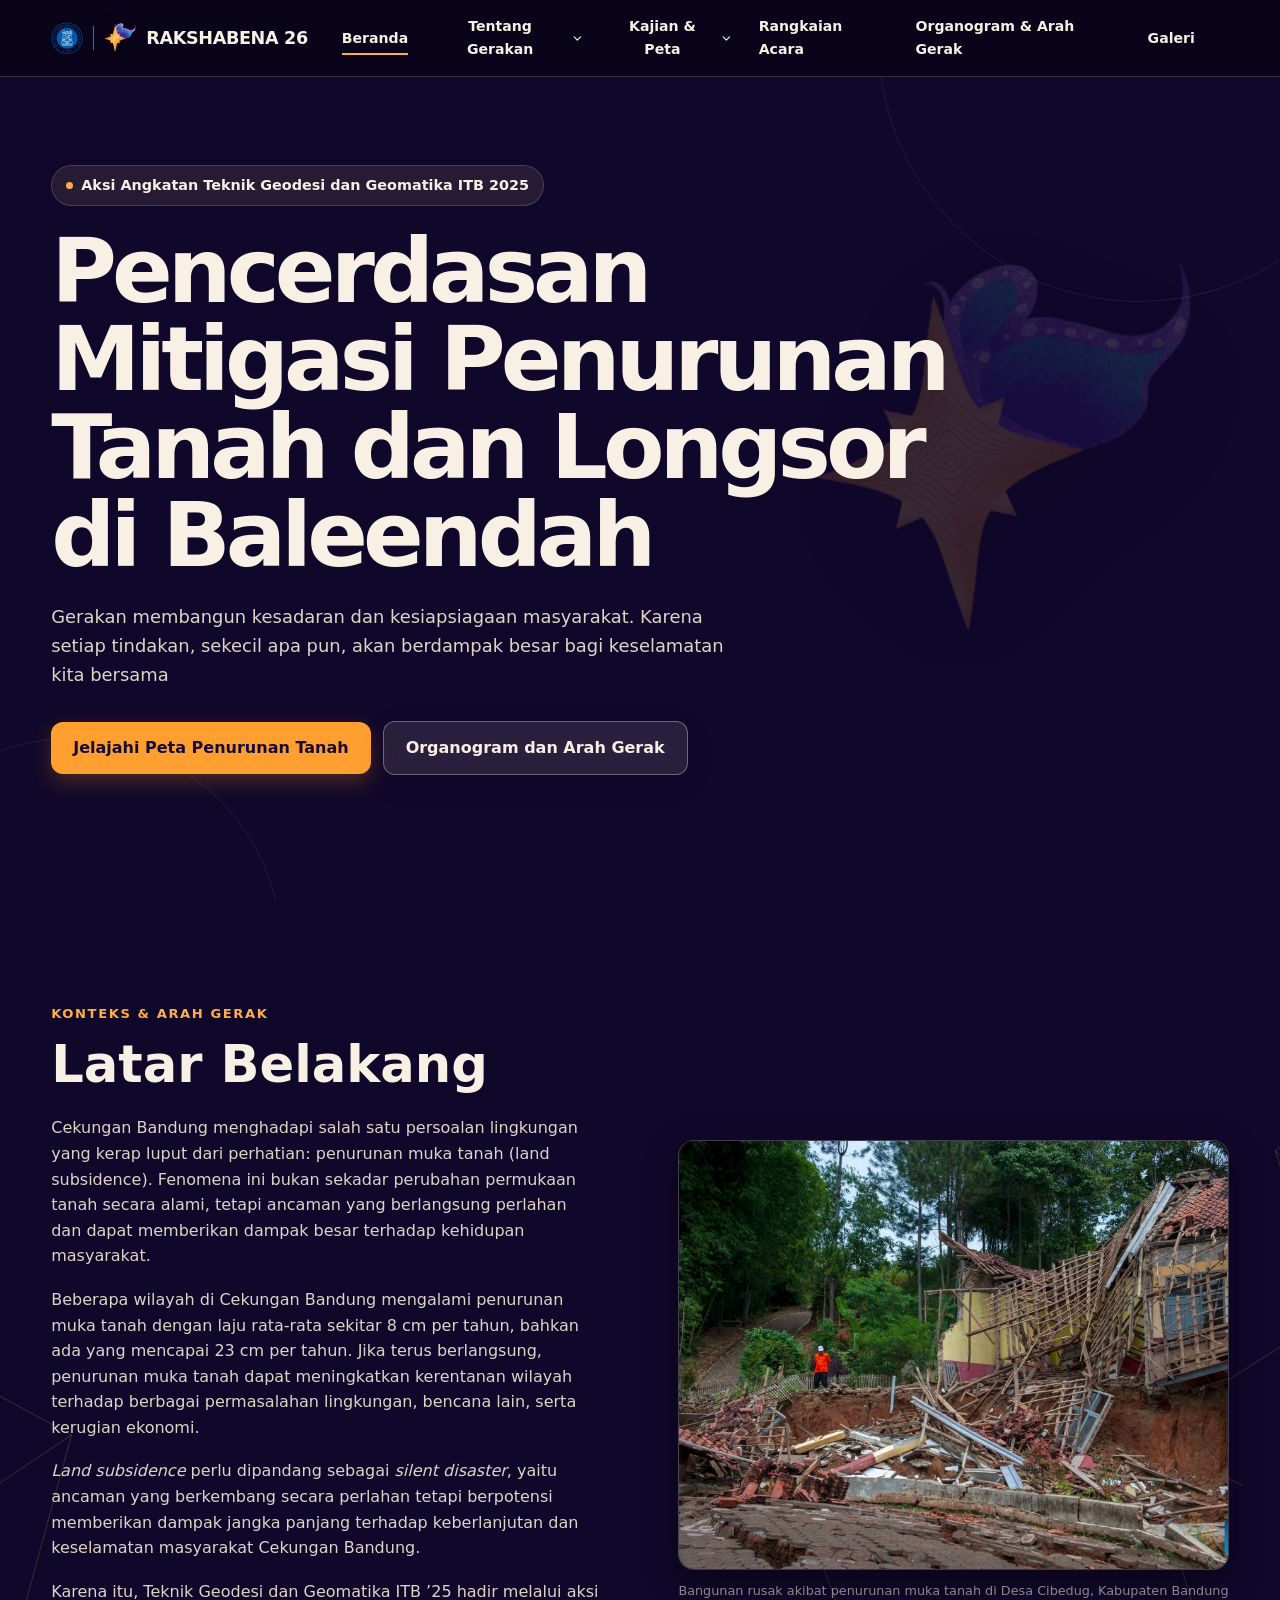
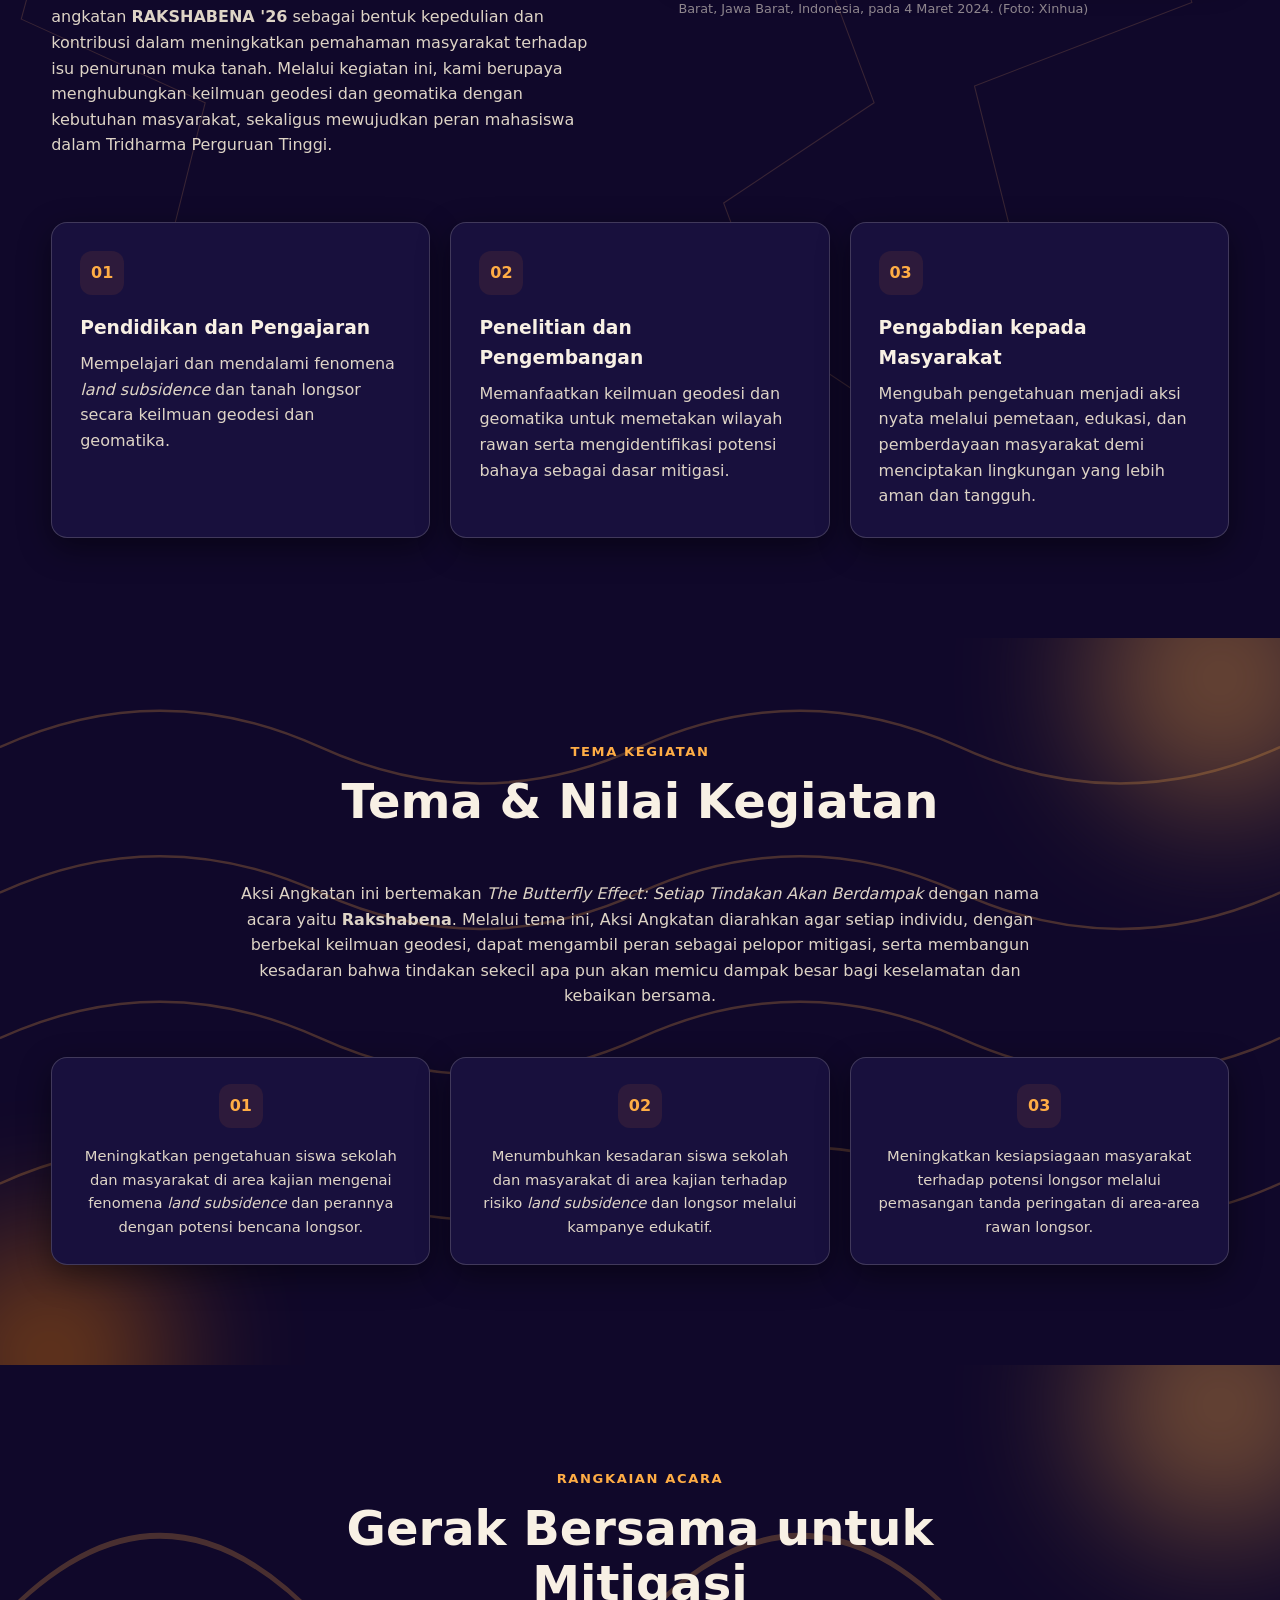
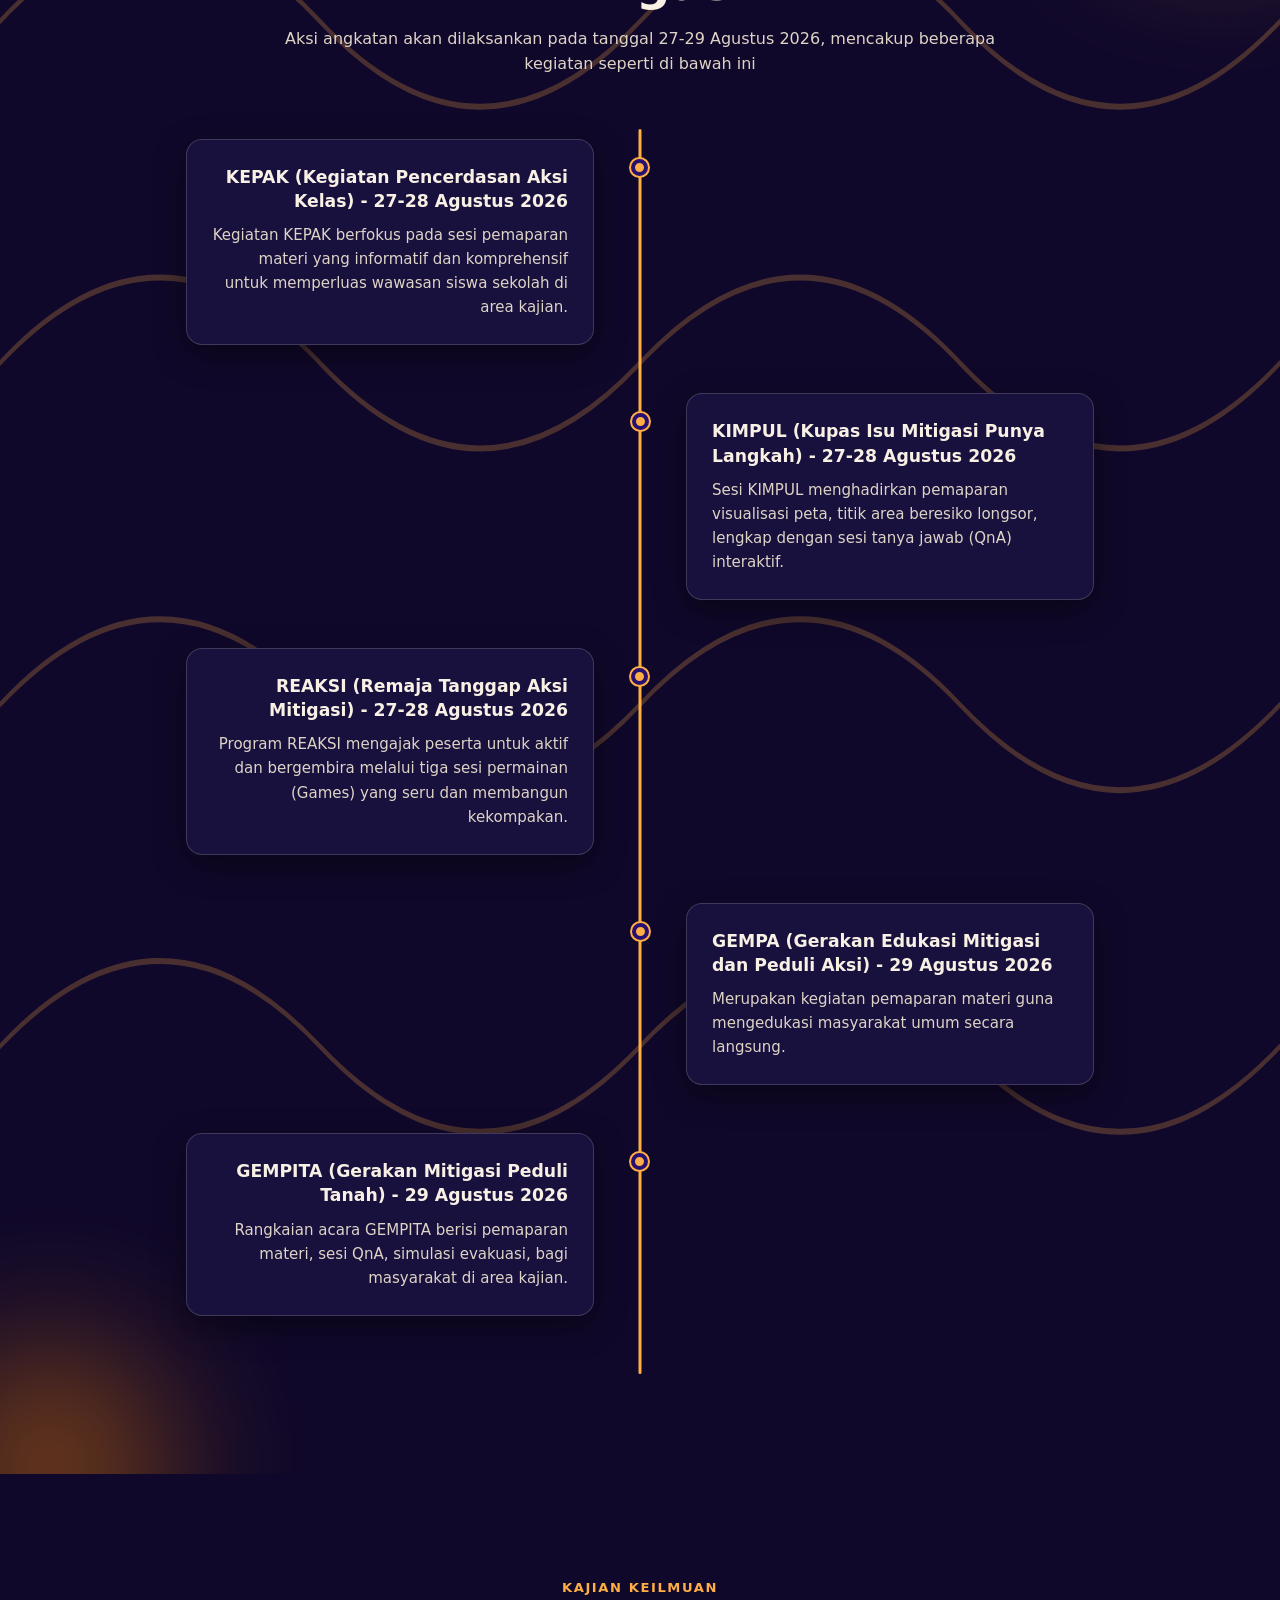
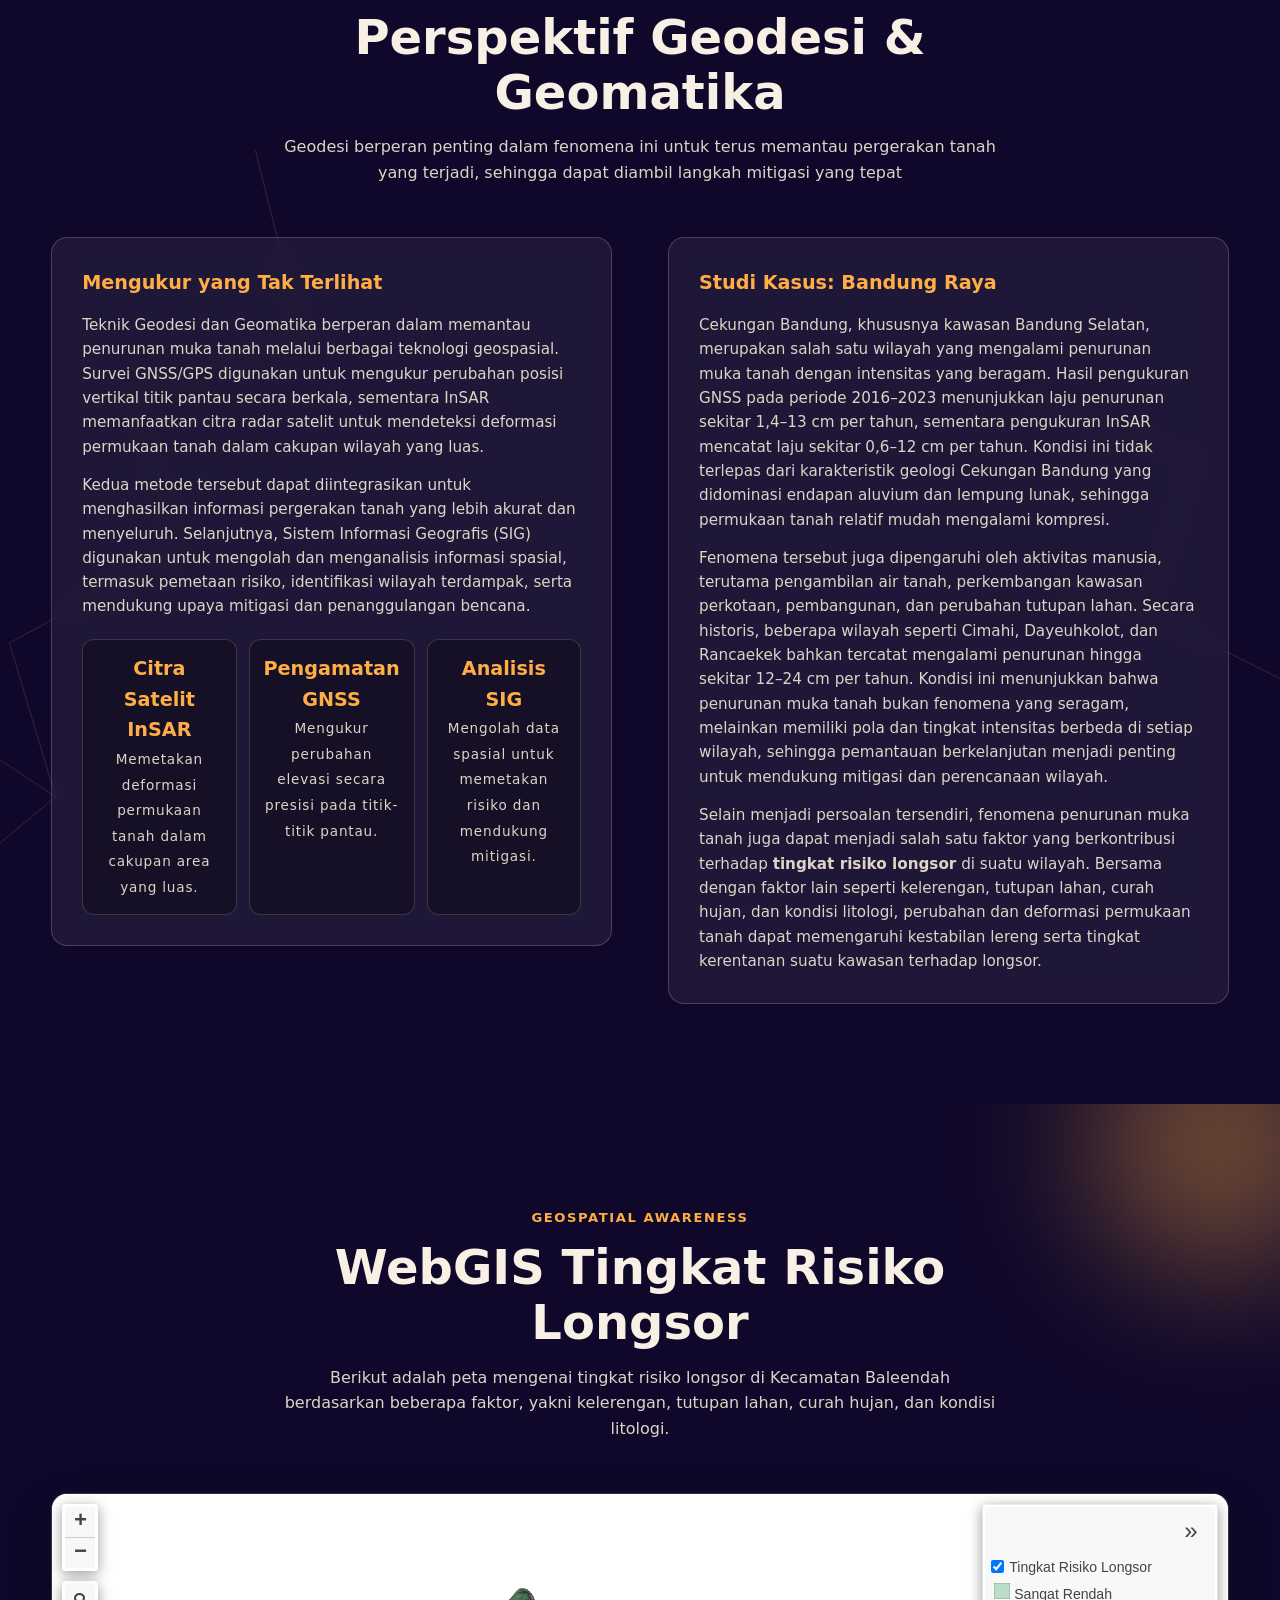
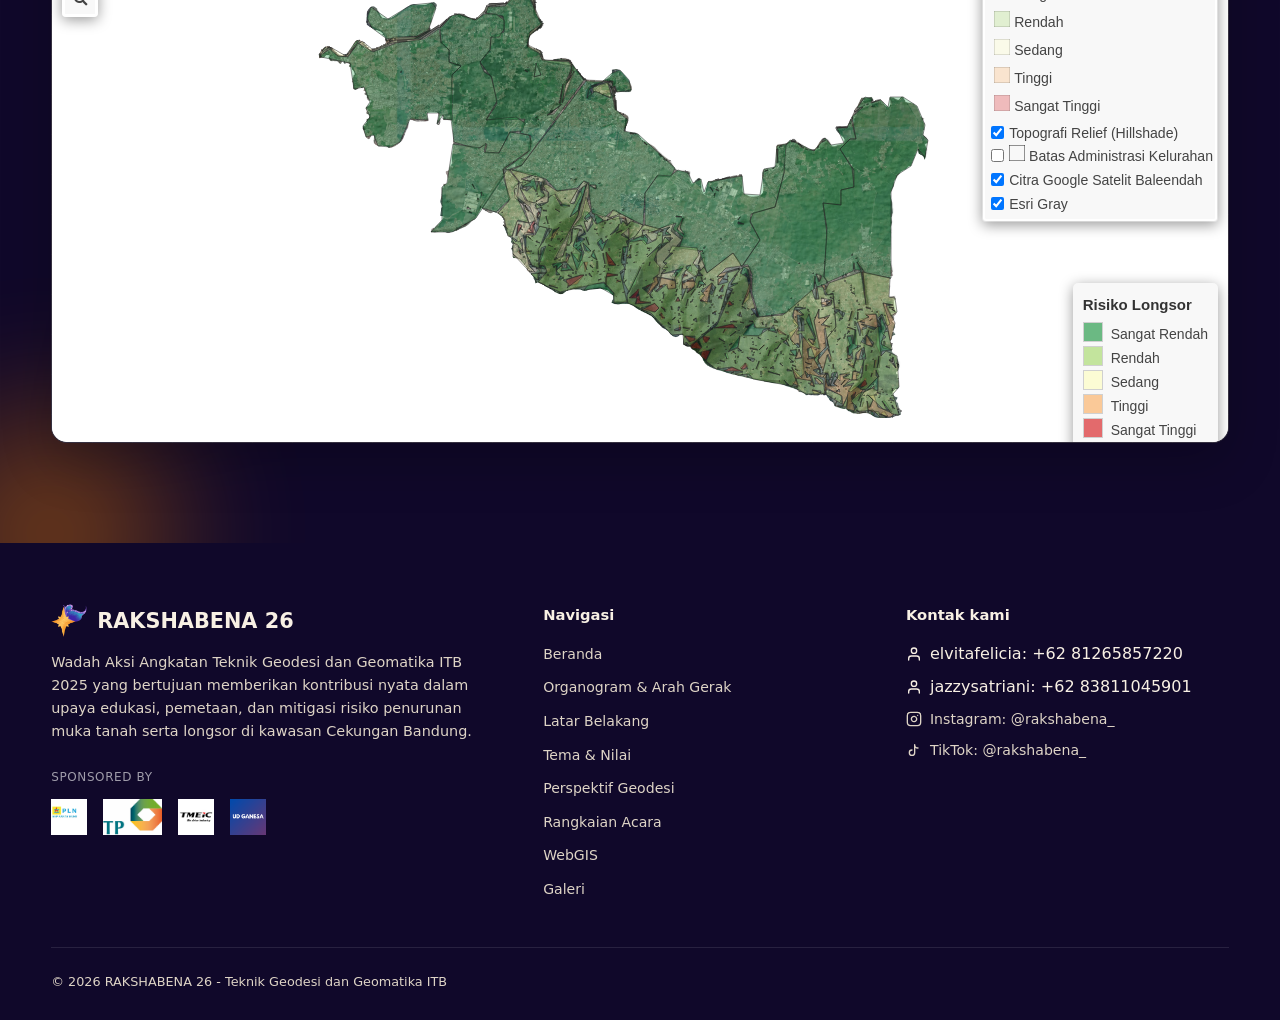
==== index.html @ 13e56f84 "Update index.html" ====
<!DOCTYPE html>
<html lang="id" data-theme="dark">

<head>
  <meta charset="UTF-8">
  <meta name="viewport" content="width=device-width, initial-scale=1.0, maximum-scale=1.0, viewport-fit=cover">
  <meta name="format-detection" content="telephone=no">
  <meta name="description"
    content="RAKSHABENA 26 — Aksi Angkatan Teknik Geodesi dan Geomatika ITB 2026. Pencerdasan mitigasi penurunan tanah di Baleendah.">
  <title>RAKSHABENA 26 | Mitigasi Penurunan Tanah Baleendah</title>

  <link rel="stylesheet" href="style.css">
</head>

<body>

  <!-- =========================
       HEADER & NAVIGATION
  ========================== -->
  <header class="site-header">
    <nav class="navbar container" aria-label="Navigasi utama">
      <a class="brand" href="#beranda" aria-label="RAKSHABENA 26 Beranda">
        <img src="logo itb.png" alt="Logo ITB" style="height: 32px; width: auto; object-fit: contain;">
        <span style="width: 1px; height: 24px; background-color: currentColor; opacity: 0.4;"></span>
        <span class="brand-logo" role="img" aria-label="Logo RAKSHABENA 26"></span>
        <span class="brand-text">RAKSHABENA 26</span>
      </a>

      <ul class="nav-menu" id="navMenu">
        <li><a class="nav-link active" href="#beranda">Beranda</a></li>

        <li class="nav-item-dropdown">
          <button class="nav-link nav-dropdown-trigger" type="button" aria-expanded="false"
            aria-controls="dropdown-gerak">
            Tentang Gerakan
            <svg class="nav-chevron" viewBox="0 0 24 24" fill="none" stroke="currentColor" stroke-width="2.2"
              stroke-linecap="round" stroke-linejoin="round" aria-hidden="true">
              <path d="m6 9 6 6 6-6" />
            </svg>
          </button>
          <div class="nav-dropdown" id="dropdown-gerak">
            <span class="nav-dropdown-eyebrow">Mengenal Gerakan</span>
            <a class="nav-dropdown-link" href="#latar-belakang">Latar Belakang</a>
            <a class="nav-dropdown-link" href="#tema-kegiatan">Tema &amp; Nilai Kegiatan</a>
          </div>
        </li>

        <li class="nav-item-dropdown">
          <button class="nav-link nav-dropdown-trigger" type="button" aria-expanded="false"
            aria-controls="dropdown-kajian">
            Kajian &amp; Peta
            <svg class="nav-chevron" viewBox="0 0 24 24" fill="none" stroke="currentColor" stroke-width="2.2"
              stroke-linecap="round" stroke-linejoin="round" aria-hidden="true">
              <path d="m6 9 6 6 6-6" />
            </svg>
          </button>
          <div class="nav-dropdown" id="dropdown-kajian">
            <span class="nav-dropdown-eyebrow">Data &amp; Riset</span>
            <a class="nav-dropdown-link" href="#geodesi">Perspektif Geodesi</a>
            <a class="nav-dropdown-link" href="#webgis">WebGIS</a>
          </div>
        </li>

        <li><a class="nav-link" href="#timeline">Rangkaian Acara</a></li>
        <li><a class="nav-link" href="#organogram-arah-gerak">Organogram &amp; Arah Gerak</a></li>
        <li><a class="nav-link" href="#galeri">Galeri</a></li>
      </ul>

      <div class="nav-right">
        <button class="menu-toggle" id="menuToggle" type="button" aria-label="Buka menu navigasi" aria-expanded="false"
          aria-controls="navMenu">
          <span class="hamburger" aria-hidden="true">
            <span></span>
            <span></span>
            <span></span>
          </span>
        </button>
      </div>
    </nav>
  </header>

  <main>
    <div class="page-view is-active" id="view-home" data-view="home" aria-hidden="false">


      <!-- =========================
         HERO
    ========================== -->
      <section class="hero" id="beranda">
        <div class="hero-logo-watermark" aria-hidden="true"></div>
        <div class="container">
          <div class="hero-content hidden">
            <div class="hero-badge">
              Aksi Angkatan Teknik Geodesi dan Geomatika ITB 2025
            </div>

            <h1>Pencerdasan Mitigasi Penurunan Tanah dan Longsor di Baleendah</h1>

            <p class="hero-description">
              Gerakan membangun kesadaran dan kesiapsiagaan masyarakat. Karena setiap tindakan, sekecil apa pun, akan
              berdampak besar bagi keselamatan kita bersama
            </p>

            <div class="hero-actions">
              <a class="btn btn-primary" href="#webgis">
                Jelajahi Peta Penurunan Tanah
              </a>
              <a class="btn btn-secondary" href="#organogram-arah-gerak">
                Organogram dan Arah Gerak
              </a>
            </div>
          </div>
        </div>
      </section>

      <!-- =========================
         LATAR BELAKANG
    ========================== -->
      <section class="section background-section" id="latar-belakang" style="position: relative; overflow: hidden;">
        <div class="crack-overlay" aria-hidden="true">
          <svg viewBox="0 0 1200 800" preserveAspectRatio="xMidYMid slice">
            <path d="M60 40 L180 160 L150 260 L260 320 L230 430 L340 480 L310 600" stroke="var(--crack)"
              stroke-width="2" />
            <path d="M180 160 L120 220 L90 300" stroke="var(--crack)" stroke-width="1.2" />
            <path d="M260 320 L200 360" stroke="var(--crack)" stroke-width="1" />
            <path d="M1100 60 L980 150 L1010 250 L900 320 L930 420 L800 470 L830 590" stroke="var(--crack)"
              stroke-width="2" />
            <path d="M980 150 L1040 210" stroke="var(--crack)" stroke-width="1" />
            <path d="M900 320 L960 350" stroke="var(--crack)" stroke-width="1" />
            <path d="M600 700 L680 620 L650 540 L740 480 L710 400" stroke="var(--crack)" stroke-width="1.5" />
            <path d="M680 620 L740 660" stroke="var(--crack)" stroke-width="1" />
          </svg>
        </div>

        <div class="container" style="position: relative; z-index: 1;">

          <div class="background-grid hidden">
            <div class="background-copy">
              <span class="eyebrow">Konteks &amp; Arah Gerak</span>

              <h2>Latar Belakang</h2>

              <p class="body-copy">
                Cekungan Bandung menghadapi salah satu persoalan lingkungan yang kerap luput dari perhatian: penurunan
                muka tanah (land subsidence). Fenomena ini bukan sekadar perubahan permukaan tanah secara alami, tetapi
                ancaman yang berlangsung perlahan dan dapat memberikan dampak besar terhadap kehidupan masyarakat.
              </p>

              <p class="body-copy">
                Beberapa wilayah di Cekungan Bandung mengalami penurunan muka tanah dengan laju rata-rata sekitar 8 cm
                per tahun, bahkan ada yang mencapai 23 cm per tahun. Jika terus berlangsung, penurunan muka tanah dapat
                meningkatkan kerentanan wilayah terhadap berbagai permasalahan lingkungan, bencana lain, serta kerugian
                ekonomi.
              </p>

              <p class="body-copy">
                <i>Land subsidence</i> perlu dipandang sebagai <i>silent disaster</i>, yaitu ancaman yang berkembang
                secara perlahan tetapi berpotensi memberikan dampak jangka panjang terhadap keberlanjutan dan
                keselamatan masyarakat Cekungan Bandung.
              </p>

              <p class="body-copy">
                Karena itu, Teknik Geodesi dan Geomatika ITB ’25 hadir melalui aksi angkatan <b>RAKSHABENA '26</b>
                sebagai bentuk
                kepedulian dan kontribusi dalam meningkatkan pemahaman masyarakat terhadap isu penurunan muka tanah.
                Melalui kegiatan ini, kami berupaya menghubungkan keilmuan geodesi dan geomatika dengan kebutuhan
                masyarakat, sekaligus mewujudkan peran mahasiswa dalam Tridharma Perguruan Tinggi.
              </p>
            </div>

            <div>
              <div class="illustration-box" aria-label="Ilustrasi Latar Belakang">
                <img src="illust_latbel.jpeg" alt="Ilustrasi Penurunan Tanah di Baleendah"
                  style="width: 100%; height: 100%; object-fit: cover; display: block;">
              </div>
              <p
                style="margin-top: 12px; font-size: 0.8rem; color: var(--text-primary); opacity: 0.55; text-align: left; line-height: 1.4;">
                Bangunan rusak akibat penurunan muka tanah di Desa Cibedug, Kabupaten Bandung Barat, Jawa Barat,
                Indonesia, pada 4 Maret 2024. (Foto: Xinhua)
              </p>
            </div>
          </div>

          <div class="vision-grid">
            <article class="glass-card hidden">
              <div class="card-icon" aria-hidden="true">01</div>
              <h3>Pendidikan dan Pengajaran</h3>
              <p class="body-copy">
                Mempelajari dan mendalami fenomena <i>land subsidence</i> dan tanah longsor secara keilmuan geodesi dan
                geomatika.
              </p>
            </article>

            <article class="glass-card hidden">
              <div class="card-icon" aria-hidden="true">02</div>
              <h3>Penelitian dan Pengembangan</h3>
              <p class="body-copy">
                Memanfaatkan keilmuan geodesi dan geomatika untuk memetakan wilayah rawan serta mengidentifikasi potensi
                bahaya sebagai dasar mitigasi.
              </p>
            </article>

            <article class="glass-card hidden">
              <div class="card-icon" aria-hidden="true">03</div>
              <h3>Pengabdian kepada Masyarakat</h3>
              <p class="body-copy">
                Mengubah pengetahuan menjadi aksi nyata melalui pemetaan, edukasi, dan pemberdayaan masyarakat demi
                menciptakan lingkungan yang lebih aman dan tangguh.
              </p>
            </article>
          </div>

        </div>
      </section>

      <!-- =========================
         TEMA & NILAI KEGIATAN
    ========================== -->
      <section class="section tema-section" id="tema-kegiatan">
        <div class="section-decor" aria-hidden="true">
          <svg viewBox="0 0 1200 400" preserveAspectRatio="none">
            <path d="M0 60 Q150 20 300 60 T600 60 T900 60 T1200 60" />
            <path d="M0 140 Q150 100 300 140 T600 140 T900 140 T1200 140" />
            <path d="M0 220 Q150 180 300 220 T600 220 T900 220 T1200 220" />
            <path d="M0 300 Q150 260 300 300 T600 300 T900 300 T1200 300" />
          </svg>
        </div>
        <div class="container">
          <div class="section-heading hidden">
            <span class="eyebrow">Tema Kegiatan</span>
            <h2>Tema &amp; Nilai Kegiatan</h2>
          </div>

          <div class="tema-intro hidden">
            <p class="body-copy">
              Aksi Angkatan ini bertemakan <i>The Butterfly Effect: Setiap Tindakan Akan Berdampak</i> dengan nama acara
              yaitu <strong>Rakshabena</strong>. Melalui tema ini, Aksi Angkatan diarahkan agar setiap individu, dengan
              berbekal keilmuan geodesi, dapat mengambil peran sebagai pelopor mitigasi, serta membangun kesadaran bahwa
              tindakan sekecil apa pun akan memicu dampak besar bagi keselamatan dan kebaikan bersama.
            </p>
          </div>

          <div class="tema-grid hidden">
            <article class="tema-card">
              <div class="card-icon" aria-hidden="true">01</div>
              <p>
                Meningkatkan pengetahuan siswa sekolah dan masyarakat di area kajian mengenai fenomena <i>land
                  subsidence</i> dan perannya dengan potensi bencana longsor.
              </p>
            </article>

            <article class="tema-card">
              <div class="card-icon" aria-hidden="true">02</div>
              <p>
                Menumbuhkan kesadaran siswa sekolah dan masyarakat di area kajian terhadap risiko <i>land subsidence</i>
                dan longsor melalui kampanye edukatif.
              </p>
            </article>

            <article class="tema-card">
              <div class="card-icon" aria-hidden="true">03</div>
              <p>
                Meningkatkan kesiapsiagaan masyarakat terhadap potensi longsor melalui pemasangan tanda peringatan di
                area-area rawan longsor.
              </p>
            </article>
          </div>
        </div>
      </section>

      <!-- =========================
         EVENT TIMELINE
    ========================== -->
      <section class="section timeline-section" id="timeline">
        <div class="section-decor" aria-hidden="true">
          <svg viewBox="0 0 1200 400" preserveAspectRatio="none">
            <path d="M0 60 Q150 20 300 60 T600 60 T900 60 T1200 60" />
            <path d="M0 140 Q150 100 300 140 T600 140 T900 140 T1200 140" />
            <path d="M0 220 Q150 180 300 220 T600 220 T900 220 T1200 220" />
            <path d="M0 300 Q150 260 300 300 T600 300 T900 300 T1200 300" />
          </svg>
        </div>
        <div class="container">
          <div class="section-heading hidden">
            <span class="eyebrow">Rangkaian Acara</span>
            <h2>Gerak Bersama untuk Mitigasi</h2>
            <p>
              Aksi angkatan akan dilaksankan pada tanggal 27-29 Agustus 2026, mencakup beberapa kegiatan seperti di
              bawah
              ini
            </p>
          </div>

          <div class="timeline">

            <article class="timeline-item hidden">
              <span class="timeline-node" aria-hidden="true"></span>
              <div class="timeline-card">
                <h3>
                  KEPAK (Kegiatan Pencerdasan Aksi Kelas) - 27-28 Agustus 2026
                </h3>
                <p>
                  Kegiatan KEPAK berfokus pada sesi pemaparan materi yang informatif dan komprehensif untuk memperluas
                  wawasan siswa sekolah di area kajian.
                </p>
              </div>
            </article>

            <article class="timeline-item hidden">
              <span class="timeline-node" aria-hidden="true"></span>
              <div class="timeline-card">
                <h3>
                  KIMPUL (Kupas Isu Mitigasi Punya Langkah) - 27-28 Agustus 2026
                </h3>
                <p>
                  Sesi KIMPUL menghadirkan pemaparan visualisasi peta, titik area beresiko longsor, lengkap dengan sesi
                  tanya jawab (QnA) interaktif.
                </p>
              </div>
            </article>

            <article class="timeline-item hidden">
              <span class="timeline-node" aria-hidden="true"></span>
              <div class="timeline-card">
                <h3>
                  REAKSI (Remaja Tanggap Aksi Mitigasi) - 27-28 Agustus 2026
                </h3>
                <p>
                  Program REAKSI mengajak peserta untuk aktif dan bergembira melalui tiga sesi permainan (Games) yang
                  seru dan membangun kekompakan.
                </p>
              </div>
            </article>

            <article class="timeline-item hidden">
              <span class="timeline-node" aria-hidden="true"></span>
              <div class="timeline-card">
                <h3>
                  GEMPA (Gerakan Edukasi Mitigasi dan Peduli Aksi) - 29 Agustus 2026
                </h3>
                <p>
                  Merupakan kegiatan pemaparan materi guna mengedukasi masyarakat umum secara langsung.
                </p>
              </div>
            </article>

            <article class="timeline-item hidden">
              <span class="timeline-node" aria-hidden="true"></span>
              <div class="timeline-card">
                <h3>
                  GEMPITA (Gerakan Mitigasi Peduli Tanah) - 29 Agustus 2026
                </h3>
                <p>
                  Rangkaian acara GEMPITA berisi pemaparan materi, sesi QnA, simulasi evakuasi, bagi masyarakat di area
                  kajian.
                </p>
              </div>
            </article>

          </div>
        </div>
      </section>

      <!-- =========================
         PERSPEKTIF GEODESI & GEOMATIKA
    ========================== -->
      <section class="section geodesi-section" id="geodesi">
        <div class="crack-overlay" aria-hidden="true">
          <svg viewBox="0 0 1200 800" preserveAspectRatio="xMidYMid slice">
            <path d="M100 700 L220 600 L190 500 L300 440 L270 340 L380 300 L350 180" stroke="var(--crack)"
              stroke-width="2" />
            <path d="M220 600 L160 560" stroke="var(--crack)" stroke-width="1" />
            <path d="M300 440 L240 470" stroke="var(--crack)" stroke-width="1" />
            <path d="M1150 720 L1020 640 L1050 540 L930 480 L960 380 L850 340" stroke="var(--crack)" stroke-width="2" />
            <path d="M1020 640 L1080 670" stroke="var(--crack)" stroke-width="1" />
            <path d="M930 480 L870 460" stroke="var(--crack)" stroke-width="1" />
          </svg>
        </div>

        <div class="container" style="position: relative; z-index: 1;">
          <div class="section-heading hidden">
            <span class="eyebrow">Kajian Keilmuan</span>
            <h2>Perspektif Geodesi &amp; Geomatika</h2>
            <p>
              Geodesi berperan penting dalam fenomena ini untuk terus memantau pergerakan tanah yang terjadi, sehingga
              dapat diambil langkah mitigasi yang tepat
            </p>
          </div>

          <div class="geodesi-content hidden">
            <div class="geodesi-panel">
              <h3>Mengukur yang Tak Terlihat</h3>
              <p>
                Teknik Geodesi dan Geomatika berperan dalam memantau penurunan muka tanah melalui berbagai teknologi
                geospasial. Survei GNSS/GPS digunakan untuk mengukur perubahan posisi vertikal titik pantau secara
                berkala, sementara InSAR memanfaatkan citra radar satelit untuk mendeteksi deformasi permukaan tanah
                dalam cakupan wilayah yang luas.
              </p>
              <p>
                Kedua metode tersebut dapat diintegrasikan untuk menghasilkan informasi pergerakan tanah yang lebih
                akurat dan menyeluruh. Selanjutnya, Sistem Informasi Geografis (SIG) digunakan untuk mengolah dan
                menganalisis informasi spasial, termasuk pemetaan risiko, identifikasi wilayah terdampak, serta
                mendukung upaya mitigasi dan penanggulangan bencana.
              </p>

              <div class="geodesi-stats">
                <div class="geodesi-stat">
                  <strong>Citra Satelit InSAR</strong>
                  <span style="font-size: 0.85rem; text-transform: none;">Memetakan deformasi permukaan tanah dalam
                    cakupan area yang luas.</span>
                </div>
                <div class="geodesi-stat">
                  <strong>Pengamatan GNSS</strong>
                  <span style="font-size: 0.85rem; text-transform: none;">Mengukur perubahan elevasi secara presisi
                    pada titik-titik pantau.</span>
                </div>
                <div class="geodesi-stat">
                  <strong>Analisis SIG</strong>
                  <span style="font-size: 0.85rem; text-transform: none;">Mengolah data spasial untuk memetakan
                    risiko dan mendukung mitigasi.</span>
                </div>
              </div>
            </div>

            <div class="geodesi-panel">
              <h3>Studi Kasus: Bandung Raya</h3>
              <p>
                Cekungan Bandung, khususnya kawasan Bandung Selatan, merupakan salah satu wilayah yang mengalami
                penurunan muka tanah dengan intensitas yang beragam. Hasil pengukuran GNSS pada periode 2016–2023
                menunjukkan laju penurunan sekitar 1,4–13 cm per tahun, sementara pengukuran InSAR mencatat laju sekitar
                0,6–12 cm per tahun. Kondisi ini tidak terlepas dari karakteristik geologi Cekungan Bandung yang
                didominasi endapan aluvium dan lempung lunak, sehingga permukaan tanah relatif mudah mengalami kompresi.
              </p>
              <p>
                Fenomena tersebut juga dipengaruhi oleh aktivitas manusia, terutama pengambilan air tanah, perkembangan
                kawasan perkotaan, pembangunan, dan perubahan tutupan lahan. Secara historis, beberapa wilayah seperti
                Cimahi, Dayeuhkolot, dan Rancaekek bahkan tercatat mengalami penurunan hingga sekitar 12–24 cm per
                tahun. Kondisi ini menunjukkan bahwa penurunan muka tanah bukan fenomena yang seragam, melainkan
                memiliki pola dan tingkat intensitas berbeda di setiap wilayah, sehingga pemantauan berkelanjutan
                menjadi penting untuk mendukung mitigasi dan perencanaan wilayah.
              </p>
              <p>
                Selain menjadi persoalan tersendiri, fenomena penurunan muka tanah juga dapat menjadi salah satu faktor
                yang berkontribusi terhadap <b>tingkat risiko longsor</b> di suatu wilayah. Bersama dengan faktor lain
                seperti kelerengan, tutupan lahan, curah hujan, dan kondisi litologi, perubahan dan deformasi permukaan
                tanah dapat memengaruhi kestabilan lereng serta tingkat kerentanan suatu kawasan terhadap longsor.
              </p>
            </div>
          </div>
        </div>
      </section>

      <!-- =========================
         WEBGIS
    ========================== -->
      <section class="section webgis-section" id="webgis">
        <div class="section-decor" aria-hidden="true">
          <!-- (Kode SVG dekorasi biarkan saja) -->
        </div>
        <div class="container">
          <div class="section-heading hidden">
            <span class="eyebrow">Geospatial Awareness</span>
            <h2>WebGIS Tingkat Risiko Longsor</h2>
            <p>
              Berikut adalah peta mengenai tingkat risiko longsor di Kecamatan Baleendah berdasarkan beberapa faktor,
              yakni kelerengan, tutupan lahan, curah hujan, dan kondisi litologi.
            </p>
          </div>
        </div>

        <div class="webgis-container hidden" id="webgis-container"
          aria-label="Interactive Map Container - WebGIS Visualizer">
          <!-- MASUKKAN IFRAME PETA DI SINI -->
          <iframe src="qgis2web_new/index.html" width="100%" height="600px"
            style="border:none; border-radius: 12px; background-color: #fff;"></iframe>
        </div>
      </section>


    </div>

    <!-- =========================
         ORGANOGRAM & ARAH GERAK
         SINGLE-FILE VIEW
    ========================== -->
    <div class="page-view" id="view-organogram-arah-gerak" data-view="organogram-arah-gerak" aria-hidden="true">
      <section class="section arah-gerak-section" id="organogram-arah-gerak">
        <div class="section-decor" aria-hidden="true">
          <svg viewBox="0 0 1200 400" preserveAspectRatio="none">
            <path d="M0 60 Q150 20 300 60 T600 60 T900 60 T1200 60" />
            <path d="M0 140 Q150 100 300 140 T600 140 T900 140 T1200 140" />
            <path d="M0 220 Q150 180 300 220 T600 220 T900 220 T1200 220" />
            <path d="M0 300 Q150 260 300 300 T600 300 T900 300 T1200 300" />
          </svg>
        </div>
        <div class="container">
          <div class="view-backbar">
            <div class="back-copy">
              <strong>RAKSHABENA 26</strong>
              <span>Organogram &amp; Arah Gerak</span>
            </div>
            <a class="btn btn-secondary" href="#beranda">Kembali ke Beranda</a>
          </div>

          <div class="section-heading">
            <span class="eyebrow">Arah Gerak</span>
            <h2>Visi &amp; Misi Aksi Angkatan</h2>
            <p>
              Sebagai panduan arah gerak RAKSHABENA 26, Visi dan Misi ini disusun agar seluruh rangkaian kegiatan yang
              dilaksanakan dapat memberikan manfaat yang nyata dan berkelanjutan bagi masyarakat.
            </p>
          </div>

          <div class="visi-misi-grid">
            <div class="visi-card">
              <span class="eyebrow">Visi</span>
              <h3>Visi Angkatan</h3>
              <p>
                Terwujudnya Teknik Geodesi dan Geomatika ITB 2025 sebagai kesatuan angkatan yang dapat memberi
                kontribusi nyata melalui wadah pengabdian masyarakat berbasis keilmuan Teknik Geodesi dan Geomatika demi
                perwujudan amanat konstitusional mahasiswa dan kesejahteraan masyarakat.
              </p>
            </div>

            <div class="misi-list">
              <div class="misi-card">
                <span class="misi-number" aria-hidden="true">01</span>
                <div>
                  <h4>Internalisasi Tanggung Jawab</h4>
                  <p>
                    Menginternalisasi Tanggung Jawab Konstitusional dan Orientasi Keilmuan untuk Keberlanjutan Bangsa.
                  </p>
                </div>
              </div>

              <div class="misi-card">
                <span class="misi-number" aria-hidden="true">02</span>
                <div>
                  <h4>Pelaksanaan Tridharma</h4>
                  <p>
                    Mewujudkan Pelaksanaan Tridharma Perguruan Tinggi secara Seimbang melalui Pengabdian Masyarakat.
                  </p>
                </div>
              </div>

              <div class="misi-card">
                <span class="misi-number" aria-hidden="true">03</span>
                <div>
                  <h4>Peran Agent of Change</h4>
                  <p>
                    Mengorganisasi Peran Agent of Change melalui Wadah Aksi Angkatan Berbasis Keilmuan.
                  </p>
                </div>
              </div>
            </div>
          </div>
        </div>
      </section>

      <section class="section organogram-section" id="organogram">
        <div class="section-decor" aria-hidden="true">
          <svg viewBox="0 0 1200 400" preserveAspectRatio="none">
            <path d="M0 60 Q150 20 300 60 T600 60 T900 60 T1200 60" />
            <path d="M0 140 Q150 100 300 140 T600 140 T900 140 T1200 140" />
            <path d="M0 220 Q150 180 300 220 T600 220 T900 220 T1200 220" />
            <path d="M0 300 Q150 260 300 300 T600 300 T900 300 T1200 300" />
          </svg>
        </div>
        <div class="container">
          <div class="section-heading">
            <span class="eyebrow">Struktur Kepanitiaan</span>
            <h2>Organogram RAKSHABENA 26</h2>
            <p>
              Struktur kepanitiaan ini dibentuk untuk memastikan seluruh elemen aksi angkatan berjalan dengan
              terkoordinasi, efisien, dan efektif dalam mencapai tujuan RAKSHABENA 26.
            </p>
          </div>

          <div class="orgchart">
            <div class="orgchart-ketua">Ketua Pelaksana</div>
            <div class="orgchart-trunk" aria-hidden="true"></div>

            <div class="orgchart-branches compact">

              <div class="org-branch">
                <button class="org-bidang-btn" type="button" aria-expanded="false" aria-controls="org-sub-sekjen">
                  <span>Sekretaris Jenderal</span>
                  <svg class="org-chevron" viewBox="0 0 24 24" fill="none" stroke="currentColor" stroke-width="2.2"
                    stroke-linecap="round" stroke-linejoin="round" aria-hidden="true">
                    <path d="m6 9 6 6 6-6" />
                  </svg>
                </button>
                <div class="org-sub-panel" id="org-sub-sekjen">
                  <div class="org-sub-connector" aria-hidden="true"></div>
                  <div class="org-sub-grid">
                    <div class="org-sub-card">
                      <span class="org-sub-role">Sekretaris Umum</span>
                    </div>
                    <div class="org-sub-card">
                      <span class="org-sub-role">Bendahara Umum</span>
                    </div>
                    <div class="org-sub-card">
                      <span class="org-sub-role">Ketua Divisi Perizinan</span>
                    </div>
                  </div>
                </div>
              </div>

              <div class="org-branch">
                <button class="org-bidang-btn" type="button" aria-expanded="false" aria-controls="org-sub-msdm">
                  <span>Kepala Bidang MSDM</span>
                  <svg class="org-chevron" viewBox="0 0 24 24" fill="none" stroke="currentColor" stroke-width="2.2"
                    stroke-linecap="round" stroke-linejoin="round" aria-hidden="true">
                    <path d="m6 9 6 6 6-6" />
                  </svg>
                </button>
                <div class="org-sub-panel" id="org-sub-msdm">
                  <div class="org-sub-connector" aria-hidden="true"></div>
                  <div class="org-sub-grid">
                    <div class="org-sub-card">
                      <span class="org-sub-role">Staff MSDM</span>
                    </div>
                  </div>
                </div>
              </div>

            </div>

            <div class="orgchart-trunk" aria-hidden="true"></div>

            <div class="orgchart-branches">

              <div class="org-branch">
                <button class="org-bidang-btn" type="button" aria-expanded="false" aria-controls="org-sub-acara">
                  <span>Bidang Acara</span>
                  <svg class="org-chevron" viewBox="0 0 24 24" fill="none" stroke="currentColor" stroke-width="2.2"
                    stroke-linecap="round" stroke-linejoin="round" aria-hidden="true">
                    <path d="m6 9 6 6 6-6" />
                  </svg>
                </button>
                <div class="org-sub-panel" id="org-sub-acara">
                  <div class="org-sub-connector" aria-hidden="true"></div>
                  <div class="org-sub-grid">
                    <div class="org-sub-card">
                      <span class="org-sub-role">Divisi Riset & Kajian</span>
                    </div>
                    <div class="org-sub-card">
                      <span class="org-sub-role">Divisi Manajemen Acara</span>
                    </div>
                  </div>
                </div>
              </div>

              <div class="org-branch">
                <button class="org-bidang-btn" type="button" aria-expanded="false" aria-controls="org-sub-fundhum">
                  <span>Bidang Fundraising</span>
                  <svg class="org-chevron" viewBox="0 0 24 24" fill="none" stroke="currentColor" stroke-width="2.2"
                    stroke-linecap="round" stroke-linejoin="round" aria-hidden="true">
                    <path d="m6 9 6 6 6-6" />
                  </svg>
                </button>
                <div class="org-sub-panel" id="org-sub-fundhum">
                  <div class="org-sub-connector" aria-hidden="true"></div>
                  <div class="org-sub-grid">
                    <div class="org-sub-card">
                      <span class="org-sub-role">Divisi Sponsorship</span>
                    </div>
                    <div class="org-sub-card">
                      <span class="org-sub-role">Divisi Entrepreneurship</span>
                    </div>
                  </div>
                </div>
              </div>

              <div class="org-branch">
                <button class="org-bidang-btn" type="button" aria-expanded="false" aria-controls="org-sub-operasional">
                  <span>Bidang Operasional</span>
                  <svg class="org-chevron" viewBox="0 0 24 24" fill="none" stroke="currentColor" stroke-width="2.2"
                    stroke-linecap="round" stroke-linejoin="round" aria-hidden="true">
                    <path d="m6 9 6 6 6-6" />
                  </svg>
                </button>
                <div class="org-sub-panel" id="org-sub-operasional">
                  <div class="org-sub-connector" aria-hidden="true"></div>
                  <div class="org-sub-grid">
                    <div class="org-sub-card">
                      <span class="org-sub-role">Divisi Logistik</span>
                    </div>
                    <div class="org-sub-card">
                      <span class="org-sub-role">Divisi Akomodasi</span>
                    </div>
                    <div class="org-sub-card">
                      <span class="org-sub-role">Divisi Konsumsi</span>
                    </div>
                  </div>
                </div>
              </div>

              <div class="org-branch">
                <button class="org-bidang-btn" type="button" aria-expanded="false" aria-controls="org-sub-teknis">
                  <span>Bidang Humas</span>
                  <svg class="org-chevron" viewBox="0 0 24 24" fill="none" stroke="currentColor" stroke-width="2.2"
                    stroke-linecap="round" stroke-linejoin="round" aria-hidden="true">
                    <path d="m6 9 6 6 6-6" />
                  </svg>
                </button>
                <div class="org-sub-panel" id="org-sub-teknis">
                  <div class="org-sub-connector" aria-hidden="true"></div>
                  <div class="org-sub-grid">
                    <div class="org-sub-card">
                      <span class="org-sub-role">Divisi Humas Internal</span>
                    </div>
                    <div class="org-sub-card">
                      <span class="org-sub-role">Divisi Humas Eksternal</span>
                    </div>
                  </div>
                </div>
              </div>

              <div class="org-branch">
                <button class="org-bidang-btn" type="button" aria-expanded="false" aria-controls="org-sub-publikasi">
                  <span>Bidang Kreatif</span>
                  <svg class="org-chevron" viewBox="0 0 24 24" fill="none" stroke="currentColor" stroke-width="2.2"
                    stroke-linecap="round" stroke-linejoin="round" aria-hidden="true">
                    <path d="m6 9 6 6 6-6" />
                  </svg>
                </button>
                <div class="org-sub-panel" id="org-sub-publikasi">
                  <div class="org-sub-connector" aria-hidden="true"></div>
                  <div class="org-sub-grid">
                    <div class="org-sub-card">
                      <span class="org-sub-role">Divisi Grafis</span>
                    </div>
                    <div class="org-sub-card">
                      <span class="org-sub-role">Divisi Publikasi & Dokumentasi</span>
                    </div>
                  </div>
                </div>
              </div>

              <div class="org-branch">
                <button class="org-bidang-btn" type="button" aria-expanded="false" aria-controls="org-sub-dokumentasi">
                  <span>Koordinator Lapangan</span>
                  <svg class="org-chevron" viewBox="0 0 24 24" fill="none" stroke="currentColor" stroke-width="2.2"
                    stroke-linecap="round" stroke-linejoin="round" aria-hidden="true">
                    <path d="m6 9 6 6 6-6" />
                  </svg>
                </button>
                <div class="org-sub-panel" id="org-sub-dokumentasi">
                  <div class="org-sub-connector" aria-hidden="true"></div>
                  <div class="org-sub-grid">
                    <div class="org-sub-card">
                      <span class="org-sub-role">Divisi Keamanan</span>
                    </div>
                    <div class="org-sub-card">
                      <span class="org-sub-role">Divisi Medik</span>
                    </div>
                  </div>
                </div>
              </div>

              <div class="org-branch">
                <button class="org-bidang-btn" type="button" aria-expanded="false" aria-controls="org-sub-it">
                  <span>Bidang IT</span>
                </button>
              </div>

            </div>
          </div>
        </div>
      </section>
    </div>


    <!-- =========================
         GALERI
         SINGLE-FILE VIEW
    ========================== -->
    <div class="page-view" id="view-galeri" data-view="galeri" aria-hidden="true">
      <section class="section organogram-section" id="galeri">
        <div class="section-decor" aria-hidden="true">
          <svg viewBox="0 0 1200 400" preserveAspectRatio="none">
            <path d="M0 60 Q150 20 300 60 T600 60 T900 60 T1200 60" />
            <path d="M0 140 Q150 100 300 140 T600 140 T900 140 T1200 140" />
            <path d="M0 220 Q150 180 300 220 T600 220 T900 220 T1200 220" />
            <path d="M0 300 Q150 260 300 300 T600 300 T900 300 T1200 300" />
          </svg>
        </div>
        <div class="container">
          <div class="view-backbar">
            <div class="back-copy">
              <strong>RAKSHABENA 26</strong>
              <span>Galeri &amp; Dokumentasi Kegiatan</span>
            </div>
            <a class="btn btn-secondary" href="#beranda">Kembali ke Beranda</a>
          </div>

          <div class="section-heading">
            <span class="eyebrow">Dokumentasi</span>
            <h2>Galeri Kegiatan</h2>
          </div>

          <div class="gallery-intro">
            <p>
              Dokumentasi dan rekap rangkaian kegiatan aksi angkatan yang dilaksanakan pada tanggal 27-29 Agustus 2026
            </p>
          </div>

          <div class="stats-grid">
            <article class="stat-card">
              <span class="stat-number">853+</span>
              <span class="stat-label">Peserta terlibat</span>
            </article>
            <article class="stat-card">
              <span class="stat-number">4</span>
              <span class="stat-label">Lokasi Kegiatan</span>
            </article>
            <article class="stat-card">
              <span class="stat-number">124</span>
              <span class="stat-label">Massa TGG 25 Terlibat</span>
            </article>
            <article class="stat-card">
              <span class="stat-number">5</span>
              <span class="stat-label">Jenis Kegiatan</span>
            </article>
          </div>

          <h3 class="gallery-heading">Dokumentasi Kegiatan</h3>

          <div class="gallery-grid">
            <article class="gallery-card">
              <img src="qgis2web_new/dokum_aksang/IMG_0004.jpg" alt="Dokumentasi" style="position: absolute; inset: 0; width: 100%; height: 100%; object-fit: cover; border-radius: inherit; z-index: 0;">
            </article>

            <article class="gallery-card">
              <img src="qgis2web_new/dokum_aksang/IMG_0392.jpg" alt="Dokumentasi" style="position: absolute; inset: 0; width: 100%; height: 100%; object-fit: cover; border-radius: inherit; z-index: 0;">
            </article>

            <article class="gallery-card">
              <img src="qgis2web_new/dokum_aksang/IMG_0776.jpg" alt="Dokumentasi" style="position: absolute; inset: 0; width: 100%; height: 100%; object-fit: cover; border-radius: inherit; z-index: 0;">
            </article>

            <article class="gallery-card">
              <img src="qgis2web_new/dokum_aksang/IMG_1000.jpg" alt="Dokumentasi" style="position: absolute; inset: 0; width: 100%; height: 100%; object-fit: cover; border-radius: inherit; z-index: 0;">
            </article>

            <article class="gallery-card">
              <img src="qgis2web_new/dokum_aksang/IMG_1002.jpg" alt="Dokumentasi" style="position: absolute; inset: 0; width: 100%; height: 100%; object-fit: cover; border-radius: inherit; z-index: 0;">
            </article>

            <article class="gallery-card">
              <img src="qgis2web_new/dokum_aksang/IMG_1055.jpg" alt="Dokumentasi" style="position: absolute; inset: 0; width: 100%; height: 100%; object-fit: cover; border-radius: inherit; z-index: 0;">
            </article>

            <article class="gallery-card">
              <img src="qgis2web_new/dokum_aksang/IMG_1062.jpg" alt="Dokumentasi" style="position: absolute; inset: 0; width: 100%; height: 100%; object-fit: cover; border-radius: inherit; z-index: 0;">
            </article>

            <article class="gallery-card">
              <img src="qgis2web_new/dokum_aksang/IMG_1184.jpg" alt="Dokumentasi" style="position: absolute; inset: 0; width: 100%; height: 100%; object-fit: cover; border-radius: inherit; z-index: 0;">
            </article>

            <article class="gallery-card">
              <img src="qgis2web_new/dokum_aksang/IMG_1221.jpg" alt="Dokumentasi" style="position: absolute; inset: 0; width: 100%; height: 100%; object-fit: cover; border-radius: inherit; z-index: 0;">
            </article>

            <article class="gallery-card">
              <img src="qgis2web_new/dokum_aksang/IMG_1275.jpg" alt="Dokumentasi" style="position: absolute; inset: 0; width: 100%; height: 100%; object-fit: cover; border-radius: inherit; z-index: 0;">
            </article>

            <article class="gallery-card">
              <img src="qgis2web_new/dokum_aksang/IMG_1391.jpg" alt="Dokumentasi" style="position: absolute; inset: 0; width: 100%; height: 100%; object-fit: cover; border-radius: inherit; z-index: 0;">
            </article>

            <article class="gallery-card">
              <img src="qgis2web_new/dokum_aksang/IMG_1465.jpg" alt="Dokumentasi" style="position: absolute; inset: 0; width: 100%; height: 100%; object-fit: cover; border-radius: inherit; z-index: 0;">
            </article>

            <article class="gallery-card">
              <img src="qgis2web_new/dokum_aksang/IMG_1496.jpg" alt="Dokumentasi" style="position: absolute; inset: 0; width: 100%; height: 100%; object-fit: cover; border-radius: inherit; z-index: 0;">
            </article>

            <article class="gallery-card">
              <img src="qgis2web_new/dokum_aksang/IMG_1515.jpg" alt="Dokumentasi" style="position: absolute; inset: 0; width: 100%; height: 100%; object-fit: cover; border-radius: inherit; z-index: 0;">
            </article>

            <article class="gallery-card">
              <img src="qgis2web_new/dokum_aksang/IMG_1563.jpg" alt="Dokumentasi" style="position: absolute; inset: 0; width: 100%; height: 100%; object-fit: cover; border-radius: inherit; z-index: 0;">
            </article>
          </div>
        </div>
      </section>
    </div>

  </main>

  <!-- =========================
       FOOTER
  ========================== -->
  <footer class="site-footer">
    <div class="container">

      <div class="footer-grid">

        <div>
          <div class="footer-brand">
            <span class="footer-logo" role="img" aria-label="Logo RAKSHABENA 26"></span>
            <span>RAKSHABENA 26</span>
          </div>
          <p class="footer-copy">
            Wadah Aksi Angkatan Teknik Geodesi dan Geomatika ITB 2025 yang bertujuan memberikan kontribusi nyata dalam
            upaya edukasi, pemetaan, dan mitigasi risiko penurunan muka tanah serta longsor di kawasan Cekungan Bandung.
          </p>
          <div class="footer-sponsors" style="margin-top: 24px;">
            <span
              style="display: block; font-size: 0.75rem; text-transform: uppercase; letter-spacing: 0.05em; color: rgba(255, 255, 255, 0.6); margin-bottom: 12px;">Sponsored
              by</span>
            <div style="display: flex; gap: 16px; align-items: center; flex-wrap: wrap;">
              <img src="sponsor1.png" alt="Sponsor 1" style="height: 36px; width: auto; object-fit: contain;">
              <img src="sponsor2.png" alt="Sponsor 2" style="height: 36px; width: auto; object-fit: contain;">
              <img src="sponsor3.png" alt="Sponsor 3" style="height: 36px; width: auto; object-fit: contain;">
              <img src="sponsor4.png" alt="Sponsor 3" style="height: 36px; width: auto; object-fit: contain;">
            </div>
          </div>
        </div>

        <div>
          <h3 class="footer-title">Navigasi</h3>
          <ul class="footer-links">
            <li><a href="#beranda">Beranda</a></li>
            <li><a href="#organogram-arah-gerak">Organogram &amp; Arah Gerak</a></li>
            <li><a href="#latar-belakang">Latar Belakang</a></li>
            <li><a href="#tema-kegiatan">Tema &amp; Nilai</a></li>
            <li><a href="#geodesi">Perspektif Geodesi</a></li>
            <li><a href="#timeline">Rangkaian Acara</a></li>
            <li><a href="#webgis">WebGIS</a></li>
            <li><a href="#galeri">Galeri</a></li>
          </ul>
        </div>

        <div>
          <h3 class="footer-title">Kontak kami</h3>
          <ul class="footer-links">
            <li style="display: flex; align-items: center; gap: 8px;">
              <svg viewBox="0 0 24 24" fill="none" stroke="currentColor" stroke-width="2" stroke-linecap="round"
                stroke-linejoin="round" width="16" height="16">
                <path d="M20 21v-2a4 4 0 0 0-4-4H8a4 4 0 0 0-4 4v2"></path>
                <circle cx="12" cy="7" r="4"></circle>
              </svg>
              <span>elvitafelicia: +62 81265857220</span>
            </li>
            <li style="display: flex; align-items: center; gap: 8px;">
              <svg viewBox="0 0 24 24" fill="none" stroke="currentColor" stroke-width="2" stroke-linecap="round"
                stroke-linejoin="round" width="16" height="16">
                <path d="M20 21v-2a4 4 0 0 0-4-4H8a4 4 0 0 0-4 4v2"></path>
                <circle cx="12" cy="7" r="4"></circle>
              </svg>
              <span>jazzysatriani: +62 83811045901</span>
            </li>
            <li>
              <a href="https://www.instagram.com/rakshabena_?igsi=dDB2eWpvN2RwYmN4" target="_blank"
                rel="noopener noreferrer" style="display: flex; align-items: center; gap: 8px;">
                <svg viewBox="0 0 24 24" fill="none" stroke="currentColor" stroke-width="2" stroke-linecap="round"
                  stroke-linejoin="round" width="16" height="16">
                  <rect x="2" y="2" width="20" height="20" rx="5" ry="5"></rect>
                  <path d="M16 11.37A4 4 0 1 1 12.63 8 4 4 0 0 1 16 11.37z"></path>
                  <line x1="17.5" y1="6.5" x2="17.51" y2="6.5"></line>
                </svg>
                <span>Instagram: @rakshabena_</span>
              </a>
            </li>
            <li>
              <a href="https://www.tiktok.com/@rakshabena?_r=1&_t=ZS-99AL0FwO5xq" target="_blank"
                rel="noopener noreferrer" style="display: flex; align-items: center; gap: 8px;">
                <svg viewBox="0 0 24 24" fill="none" stroke="currentColor" stroke-width="2" stroke-linecap="round"
                  stroke-linejoin="round" width="16" height="16">
                  <path d="M9 12a4 4 0 1 0 4 4V4a5 5 0 0 0 5 5"></path>
                </svg>
                <span>TikTok: @rakshabena_</span>
              </a>
            </li>
          </ul>
        </div>

      </div>

      <div class="footer-bottom">
        © 2026 RAKSHABENA 26 - Teknik Geodesi dan Geomatika ITB
      </div>

    </div>
  </footer>

  <script src="script.js"></script>
</body>

</html>
---- style.css ----
:root {
  --primary: #261172;
  --primary-dark: #1a0b4d;
  --earth: #ff8800;
  --earth-hover: #e87500;
  --botanical: #ff8800;
  --crack: #261172;
  --background: #fff5e2;
  --surface-glass: rgba(255, 245, 226, 0.78);
  --surface-glass-dark: rgba(38, 17, 114, 0.90);
  --text-primary: #261172;
  --text-muted: #5f547a;
  --white: #fff5e2;
  --border: rgba(38, 17, 114, 0.16);
  --shadow: 0 8px 30px rgba(38, 17, 114, 0.14);
  --radius-md: 12px;
  --radius-lg: 16px;
  --header-height: 76px;
  --content-width: 1200px;
  --transition: 0.3s ease;
  --logo-img: url("logo.png");
}

/* =========================
       DARK THEME
    ========================== */

[data-theme="dark"] {
  --primary: #261172;
  --primary-dark: #14082f;
  --earth: #ff8800;
  --earth-hover: #ff9d33;
  --botanical: #ff8800;
  --crack: #ff8800;
  --background: #1b0c45;
  --surface-glass: rgba(38, 17, 114, 0.72);
  --surface-glass-dark: rgba(20, 8, 47, 0.90);
  --text-primary: #fff5e2;
  --text-muted: #eadfcf;
  --white: #fff5e2;
  --border: rgba(255, 245, 226, 0.16);
  --shadow: 0 8px 30px rgba(0, 0, 0, 0.45);
}

body,
.site-header,
.glass-card,
.timeline-card,
.org-card,
.gallery-item,
.illustration-box,
.webgis-container,
.background-section,
.timeline-section,
.organogram-section,
.site-footer,
.theme-toggle,
.misi-card,
.tema-card,
.geodesi-panel {
  transition: background-color 0.3s ease, color 0.3s ease,
    border-color 0.3s ease, box-shadow 0.3s ease;
}

* {
  box-sizing: border-box;
  margin: 0;
  padding: 0;
}

html {
  scroll-behavior: smooth;
  scroll-padding-top: var(--header-height);
}

body {
  min-width: 320px;
  background: var(--background);
  color: var(--text-primary);
  font-family: system-ui, -apple-system, BlinkMacSystemFont, "Segoe UI",
    Roboto, sans-serif;
  line-height: 1.6;
  overflow-x: hidden;
}

img,
svg {
  display: block;
  max-width: 100%;
}

a {
  color: inherit;
  text-decoration: none;
}

button {
  font: inherit;
}

.container {
  width: min(92%, var(--content-width));
  margin-inline: auto;
}

.section {
  padding: 100px 0;
}

.section-heading {
  max-width: 720px;
  margin: 0 auto 52px;
  text-align: center;
}

.eyebrow {
  display: inline-flex;
  align-items: center;
  gap: 8px;
  margin-bottom: 12px;
  color: var(--earth);
  font-size: 0.82rem;
  font-weight: 800;
  letter-spacing: 0.12em;
  text-transform: uppercase;
}

.section-heading h2 {
  margin-bottom: 14px;
  color: var(--primary);
  font-size: clamp(2rem, 4vw, 3rem);
  line-height: 1.15;
}

.section-heading p,
.body-copy {
  color: var(--text-muted);
}

/* =========================
       HEADER
    ========================== */

.site-header {
  position: fixed;
  inset: 0 0 auto;
  z-index: 1000;
  border-bottom: 1px solid rgba(255, 255, 255, 0.18);
  background: var(--surface-glass-dark);
  backdrop-filter: blur(12px);
  -webkit-backdrop-filter: blur(12px);
}

.navbar {
  min-height: var(--header-height);
  display: flex;
  align-items: center;
  justify-content: space-between;
  gap: 24px;
}

.brand {
  display: flex;
  flex-shrink: 0;
  align-items: center;
  gap: 10px;
  color: var(--white);
  font-size: 1.1rem;
  font-weight: 900;
  letter-spacing: -0.02em;
}

.brand-logo {
  flex-shrink: 0;
  width: 32px;
  height: 32px;
  background-image: var(--logo-img);
  background-repeat: no-repeat;
  background-position: center;
  background-size: contain;
  filter: drop-shadow(0 3px 8px rgba(0, 0, 0, 0.4));
}

.brand-text {
  white-space: nowrap;
}

.brand-accent {
  color: var(--earth);
}

.nav-menu {
  display: flex;
  align-items: center;
  gap: 6px;
  list-style: none;
}

.nav-item-dropdown {
  position: relative;
}

.nav-link {
  position: relative;
  display: inline-flex;
  align-items: center;
  gap: 5px;
  padding: 8px 10px;
  border: 0;
  background: none;
  color: rgba(255, 255, 255, 0.88);
  font: inherit;
  font-size: 0.88rem;
  font-weight: 650;
  cursor: pointer;
  transition: color var(--transition);
}

.nav-link::after {
  position: absolute;
  right: 10px;
  bottom: 2px;
  left: 10px;
  height: 2px;
  content: "";
  background: var(--earth);
  transform: scaleX(0);
  transform-origin: right;
  transition: transform var(--transition);
}

.nav-link:hover,
.nav-link:focus-visible,
.nav-link.active {
  color: var(--white);
}

.nav-link.active {
  color: var(--earth);
}

.nav-link:hover::after,
.nav-link:focus-visible::after,
.nav-link.active::after {
  transform: scaleX(1);
  transform-origin: left;
}

.nav-chevron {
  width: 13px;
  height: 13px;
  transition: transform var(--transition);
}

.nav-item-dropdown.open .nav-chevron {
  transform: rotate(180deg);
}

.nav-dropdown {
  position: absolute;
  top: calc(100% + 14px);
  left: 50%;
  z-index: 1100;
  min-width: 232px;
  padding: 18px;
  border: 1px solid rgba(255, 255, 255, 0.12);
  border-radius: var(--radius-lg);
  background: var(--surface-glass-dark);
  backdrop-filter: blur(16px);
  -webkit-backdrop-filter: blur(16px);
  box-shadow: 0 24px 48px rgba(0, 0, 0, 0.35);
  opacity: 0;
  transform: translateX(-50%) translateY(-8px);
  pointer-events: none;
  transition: opacity var(--transition), transform var(--transition);
}

.nav-item-dropdown.open .nav-dropdown {
  opacity: 1;
  transform: translateX(-50%) translateY(0);
  pointer-events: auto;
}

.nav-dropdown-eyebrow {
  display: block;
  margin-bottom: 12px;
  color: rgba(255, 255, 255, 0.45);
  font-size: 0.68rem;
  font-weight: 800;
  letter-spacing: 0.1em;
  text-transform: uppercase;
}

.nav-dropdown-link {
  display: block;
  padding: 10px 10px;
  border-radius: 8px;
  color: rgba(255, 255, 255, 0.85);
  font-size: 0.9rem;
  font-weight: 700;
  transition: background var(--transition), color var(--transition);
}

.nav-dropdown-link:hover,
.nav-dropdown-link:focus-visible {
  background: rgba(255, 255, 255, 0.08);
  color: var(--white);
}

.nav-right {
  display: flex;
  align-items: center;
  gap: 14px;
}

.theme-toggle {
  position: relative;
  flex-shrink: 0;
  width: 42px;
  height: 42px;
  display: flex;
  align-items: center;
  justify-content: center;
  border: 1px solid rgba(255, 255, 255, 0.2);
  border-radius: 999px;
  background: rgba(255, 255, 255, 0.06);
  color: var(--white);
  cursor: pointer;
}

.theme-toggle:hover,
.theme-toggle:focus-visible {
  background: rgba(255, 255, 255, 0.14);
}

.theme-toggle svg {
  width: 20px;
  height: 20px;
}

.theme-toggle .icon-sun {
  display: none;
}

[data-theme="dark"] .theme-toggle .icon-sun {
  display: block;
}

[data-theme="dark"] .theme-toggle .icon-moon {
  display: none;
}

.menu-toggle {
  display: none;
  width: 44px;
  height: 44px;
  align-items: center;
  justify-content: center;
  border: 1px solid rgba(255, 255, 255, 0.2);
  border-radius: 10px;
  background: transparent;
  color: var(--white);
  cursor: pointer;
}

.hamburger {
  position: relative;
  width: 22px;
  height: 16px;
}

.hamburger span {
  position: absolute;
  left: 0;
  width: 100%;
  height: 2px;
  border-radius: 2px;
  background: currentColor;
  transition: transform var(--transition), opacity var(--transition);
}

.hamburger span:nth-child(1) {
  top: 0;
}

.hamburger span:nth-child(2) {
  top: 7px;
}

.hamburger span:nth-child(3) {
  top: 14px;
}

.menu-toggle.active .hamburger span:nth-child(1) {
  transform: translateY(7px) rotate(45deg);
}

.menu-toggle.active .hamburger span:nth-child(2) {
  opacity: 0;
}

.menu-toggle.active .hamburger span:nth-child(3) {
  transform: translateY(-7px) rotate(-45deg);
}

/* =========================
       HERO
    ========================== */

.hero {
  min-height: 100vh;
  display: flex;
  align-items: center;
  position: relative;
  overflow: hidden;
  padding: 130px 0 90px;
  background: linear-gradient(135deg, #261172 0%, #4a3423 100%);
  color: var(--white);
}

.hero::before,
.hero::after {
  position: absolute;
  border: 1px solid rgba(255, 255, 255, 0.07);
  border-radius: 50%;
  content: "";
  pointer-events: none;
}

.hero::before {
  width: 520px;
  height: 520px;
  top: -220px;
  right: -120px;
}

.hero::after {
  width: 420px;
  height: 420px;
  bottom: -260px;
  left: -140px;
}

.hero-content {
  position: relative;
  z-index: 1;
  max-width: 920px;
}

.hero-logo-watermark {
  position: absolute;
  top: 50%;
  right: clamp(-40px, 4vw, 60px);
  z-index: 0;
  width: clamp(260px, 34vw, 480px);
  aspect-ratio: 480 / 442;
  opacity: 0.16;
  background-image: var(--logo-img);
  background-repeat: no-repeat;
  background-position: center;
  background-size: contain;
  transform: translateY(-50%) rotate(-6deg);
  filter: drop-shadow(0 30px 60px rgba(0, 0, 0, 0.35));
  pointer-events: none;
}

.hero-badge {
  display: inline-flex;
  align-items: center;
  gap: 8px;
  margin-bottom: 22px;
  padding: 8px 14px;
  border: 1px solid rgba(255, 255, 255, 0.16);
  border-radius: 999px;
  background: rgba(138, 122, 99, 0.18);
  color: #dce7da;
  font-size: clamp(0.75rem, 2vw, 0.9rem);
  font-weight: 750;
  backdrop-filter: blur(8px);
}

.hero-badge::before {
  width: 7px;
  height: 7px;
  border-radius: 50%;
  background: var(--earth);
  content: "";
}

.hero h1 {
  max-width: 900px;
  margin-bottom: 24px;
  font-size: clamp(2.5rem, 7vw, 5.8rem);
  font-weight: 900;
  letter-spacing: -0.055em;
  line-height: 0.98;
}

.hero-description {
  max-width: 680px;
  margin-bottom: 32px;
  color: rgba(255, 255, 255, 0.76);
  font-size: clamp(0.98rem, 2vw, 1.12rem);
}

.btn {
  display: inline-flex;
  min-height: 50px;
  align-items: center;
  justify-content: center;
  padding: 13px 22px;
  border: 0;
  border-radius: 12px;
  font-weight: 800;
  cursor: pointer;
  transition: transform var(--transition), background var(--transition),
    box-shadow var(--transition);
}

.btn-primary {
  background: var(--earth);
  color: var(--white);
  box-shadow: 0 8px 22px rgba(193, 98, 44, 0.25);
}

.btn-primary:hover,
.btn-primary:focus-visible {
  background: var(--earth-hover);
  transform: scale(1.05);
}

/* =========================
       BACKGROUND
    ========================== */

.background-section {
  background: var(--background);
}

.background-grid {
  display: grid;
  grid-template-columns: 1fr 1fr;
  gap: clamp(32px, 6vw, 80px);
  align-items: center;
}

.background-copy h2 {
  margin-bottom: 22px;
  color: var(--primary);
  font-size: clamp(2rem, 4vw, 3.2rem);
  line-height: 1.12;
}

.background-copy p+p {
  margin-top: 18px;
}

.illustration-box {
  position: relative;
  min-height: 430px;
  display: grid;
  place-items: center;
  overflow: hidden;
  border: 1px solid var(--border);
  border-radius: var(--radius-lg);
  background:
    linear-gradient(135deg, rgba(36, 26, 19, 0.06), rgba(138, 122, 99, 0.16));
  box-shadow: var(--shadow);
}

.terrain-illustration {
  position: relative;
  width: 72%;
  height: 70%;
}

.terrain-layer {
  position: absolute;
  right: 0;
  left: 0;
  height: 30%;
  border-radius: 50%;
  transform: rotate(-5deg);
}

.terrain-layer:nth-child(1) {
  top: 10%;
  background: rgba(138, 122, 99, 0.3);
}

.terrain-layer:nth-child(2) {
  top: 29%;
  background: rgba(193, 98, 44, 0.38);
}

.terrain-layer:nth-child(3) {
  top: 48%;
  background: rgba(36, 26, 19, 0.72);
}

.terrain-arrow {
  position: absolute;
  right: 25%;
  bottom: 4%;
  width: 3px;
  height: 115px;
  background: var(--earth);
}

.terrain-arrow::after {
  position: absolute;
  bottom: 0;
  left: 50%;
  width: 14px;
  height: 14px;
  border-right: 3px solid var(--earth);
  border-bottom: 3px solid var(--earth);
  content: "";
  transform: translateX(-50%) rotate(45deg);
}

.vision-grid {
  display: grid;
  grid-template-columns: repeat(3, 1fr);
  gap: 20px;
  margin-top: 64px;
}

.glass-card {
  padding: 28px;
  border: 1px solid rgba(36, 26, 19, 0.08);
  border-radius: var(--radius-lg);
  background: var(--surface-glass);
  box-shadow: var(--shadow);
  backdrop-filter: blur(12px);
  -webkit-backdrop-filter: blur(12px);
  transition: transform var(--transition), box-shadow var(--transition);
}

.glass-card:hover {
  transform: translateY(-4px);
  box-shadow: 0 14px 36px rgba(0, 0, 0, 0.1);
}

.card-icon {
  width: 44px;
  height: 44px;
  display: grid;
  place-items: center;
  margin-bottom: 18px;
  border-radius: 12px;
  background: rgba(193, 98, 44, 0.12);
  color: var(--earth);
  font-weight: 900;
}

.glass-card h3 {
  margin-bottom: 8px;
  color: var(--primary);
}

/* =========================
       ARAH GERAK — VISI & MISI
    ========================== */

.arah-gerak-section {
  background: var(--primary);
  color: var(--white);
}

.arah-gerak-section .section-heading h2 {
  color: var(--white);
}

.arah-gerak-section .section-heading p {
  color: rgba(255, 255, 255, 0.68);
}

.visi-misi-grid {
  display: grid;
  grid-template-columns: 1fr 1.4fr;
  gap: clamp(24px, 5vw, 48px);
  align-items: start;
}

.visi-card {
  padding: 32px;
  border: 1px solid rgba(255, 255, 255, 0.14);
  border-radius: var(--radius-lg);
  background: rgba(255, 255, 255, 0.06);
  backdrop-filter: blur(12px);
  -webkit-backdrop-filter: blur(12px);
}

.visi-card .eyebrow {
  color: var(--earth);
}

.visi-card h3 {
  margin-bottom: 14px;
  font-size: 1.5rem;
}

.visi-card p {
  color: rgba(255, 255, 255, 0.75);
}

.misi-list {
  display: grid;
  gap: 16px;
}

.misi-card {
  display: flex;
  gap: 16px;
  align-items: flex-start;
  padding: 22px;
  border: 1px solid rgba(255, 255, 255, 0.12);
  border-radius: var(--radius-md);
  background: rgba(255, 255, 255, 0.05);
  backdrop-filter: blur(10px);
  -webkit-backdrop-filter: blur(10px);
}

.misi-number {
  flex-shrink: 0;
  width: 36px;
  height: 36px;
  display: grid;
  place-items: center;
  border-radius: 10px;
  background: rgba(193, 98, 44, 0.2);
  color: var(--earth);
  font-weight: 900;
  font-size: 0.9rem;
}

.misi-card h4 {
  margin-bottom: 4px;
  font-size: 1rem;
}

.misi-card p {
  color: rgba(255, 255, 255, 0.68);
  font-size: 0.92rem;
}

/* =========================
       REUSABLE SECTION DECORATION
       (Topo-contour pattern + soft color
       blobs, tuned for both themes so no
       section reads as flat/empty)
    ========================== */

.tema-section,
.timeline-section,
.webgis-section,
.arah-gerak-section,
.organogram-section {
  position: relative;
  overflow: hidden;
}

.tema-section>.container,
.timeline-section>.container,
.webgis-section>.container,
.webgis-section>.webgis-container,
.arah-gerak-section>.container,
.organogram-section>.container {
  position: relative;
  z-index: 1;
}

.section-decor {
  position: absolute;
  inset: 0;
  z-index: 0;
  overflow: hidden;
  pointer-events: none;
}

.section-decor::before,
.section-decor::after {
  content: "";
  position: absolute;
  border-radius: 50%;
  filter: blur(70px);
  opacity: 0.3;
}

.section-decor::before {
  top: -90px;
  right: -70px;
  width: 260px;
  height: 260px;
  background: var(--earth);
}

.section-decor::after {
  bottom: -110px;
  left: -70px;
  width: 240px;
  height: 240px;
  background: var(--botanical);
}

.section-decor svg {
  position: absolute;
  inset: 0;
  width: 100%;
  height: 100%;
  opacity: 0.16;
}

.section-decor svg path {
  fill: none;
  stroke: var(--primary);
  stroke-width: 1.4;
}

[data-theme="dark"] .section-decor svg path {
  stroke: var(--earth);
}

[data-theme="dark"] .section-decor svg {
  opacity: 0.24;
}

[data-theme="dark"] .section-decor::before,
[data-theme="dark"] .section-decor::after {
  opacity: 0.4;
}

/* =========================
       TEMA & NILAI KEGIATAN
    ========================== */

.tema-section {
  background: #fff5e2;
}

[data-theme="dark"] .tema-section {
  background: #1a0b4d;
}

.tema-intro {
  max-width: 800px;
  margin: 0 auto 48px;
  text-align: center;
}

.tema-grid {
  display: grid;
  grid-template-columns: repeat(3, 1fr);
  gap: 20px;
}

.tema-card {
  padding: 26px;
  border: 1px solid var(--border);
  border-radius: var(--radius-lg);
  background: var(--white);
  box-shadow: var(--shadow);
  text-align: center;
}

.tema-card .card-icon {
  margin: 0 auto 16px;
}

.tema-card h3 {
  margin-bottom: 8px;
  color: var(--primary);
  font-size: 1.05rem;
}

.tema-card p {
  color: var(--text-muted);
  font-size: 0.92rem;
}

/* =========================
       PERSPEKTIF GEODESI
    ========================== */

.geodesi-section {
  position: relative;
  overflow: hidden;
  background: var(--primary-dark);
  color: var(--white);
}

.geodesi-section .section-heading h2 {
  color: var(--white);
}

.geodesi-section .section-heading p {
  color: rgba(255, 255, 255, 0.68);
}

.crack-overlay {
  position: absolute;
  inset: 0;
  z-index: 0;
  opacity: 0.5;
  pointer-events: none;
  mix-blend-mode: screen;
}

.crack-overlay svg {
  width: 100%;
  height: 100%;
}

.crack-overlay path {
  fill: none;
  stroke: var(--earth);
  stroke-width: 0.6;
  stroke-linecap: round;
  opacity: 0.35;
}

.geodesi-content {
  position: relative;
  z-index: 1;
  display: grid;
  grid-template-columns: 1fr 1fr;
  gap: clamp(28px, 5vw, 56px);
  align-items: start;
}

.geodesi-panel {
  padding: 30px;
  border: 1px solid rgba(255, 255, 255, 0.12);
  border-radius: var(--radius-lg);
  background: rgba(255, 255, 255, 0.05);
  backdrop-filter: blur(10px);
  -webkit-backdrop-filter: blur(10px);
}

.geodesi-panel h3 {
  margin-bottom: 14px;
  color: var(--earth);
  font-size: 1.2rem;
}

.geodesi-panel p {
  color: rgba(255, 255, 255, 0.74);
  font-size: 0.95rem;
}

.geodesi-panel p+p {
  margin-top: 14px;
}

.geodesi-stats {
  display: grid;
  grid-template-columns: repeat(3, 1fr);
  gap: 12px;
  margin-top: 20px;
}

.geodesi-stat {
  padding: 14px;
  border: 1px solid rgba(255, 255, 255, 0.1);
  border-radius: var(--radius-md);
  background: rgba(0, 0, 0, 0.18);
  text-align: center;
}

.geodesi-stat strong {
  display: block;
  color: var(--earth);
  font-size: 1.2rem;
}

.geodesi-stat span {
  color: rgba(255, 255, 255, 0.6);
  font-size: 0.74rem;
  text-transform: uppercase;
  letter-spacing: 0.06em;
}

/* =========================
       TIMELINE
    ========================== */

.timeline-section {
  background: #fff5e2;
}

.timeline {
  position: relative;
  max-width: 1000px;
  margin: 0 auto;
  padding: 10px 0;
}

.timeline::before {
  position: absolute;
  top: 0;
  bottom: 0;
  left: 50%;
  width: 3px;
  border-radius: 3px;
  background: var(--earth);
  content: "";
  transform: translateX(-50%);
}

.timeline-item {
  position: relative;
  width: 50%;
  padding: 0 46px 48px;
}

.timeline-item:nth-child(odd) {
  margin-right: auto;
  text-align: right;
}

.timeline-item:nth-child(even) {
  margin-left: 50%;
  text-align: left;
}

.timeline-node {
  position: absolute;
  top: 20px;
  width: 17px;
  height: 17px;
  border: 4px solid #fff5e2;
  border-radius: 50%;
  background: var(--earth);
  box-shadow: 0 0 0 2px var(--earth);
}

.timeline-item:nth-child(odd) .timeline-node {
  right: -8px;
}

.timeline-item:nth-child(even) .timeline-node {
  left: -8px;
}

.timeline-card {
  padding: 25px;
  border: 1px solid var(--border);
  border-radius: var(--radius-lg);
  background: var(--white);
  box-shadow: var(--shadow);
}

.timeline-card h3 {
  margin-bottom: 10px;
  color: var(--primary);
  font-size: 1.08rem;
  line-height: 1.4;
}

.timeline-card p {
  color: var(--text-muted);
  font-size: 0.94rem;
}

/* =========================
       WEBGIS
    ========================== */

.webgis-section {
  background: var(--primary);
}

.webgis-section .section-heading h2 {
  color: var(--white);
}

.webgis-section .section-heading p {
  color: rgba(255, 255, 255, 0.68);
}

.webgis-container {
  width: 92%;
  max-width: 1200px;
  height: 550px;
  position: relative;
  margin: 0 auto;
  overflow: hidden;
  border: 1px solid rgba(255, 255, 255, 0.12);
  border-radius: var(--radius-lg);
  background:
    linear-gradient(rgba(255, 255, 255, 0.025) 1px, transparent 1px),
    linear-gradient(90deg, rgba(255, 255, 255, 0.025) 1px, transparent 1px),
    #2e2115;
  background-size: 40px 40px;
  box-shadow: 0 20px 50px rgba(0, 0, 0, 0.22);
}

.map-center {
  position: absolute;
  inset: 0;
  display: grid;
  place-items: center;
  padding: 20px;
  text-align: center;
}

.map-banner {
  max-width: 560px;
  padding: 28px;
  border: 1px solid rgba(255, 255, 255, 0.14);
  border-radius: var(--radius-lg);
  background: rgba(36, 26, 19, 0.84);
  color: var(--white);
  box-shadow: var(--shadow);
  backdrop-filter: blur(12px);
}

.map-banner-icon {
  width: 52px;
  height: 52px;
  display: grid;
  place-items: center;
  margin: 0 auto 16px;
  border-radius: 50%;
  background: rgba(193, 98, 44, 0.18);
  color: var(--earth);
  font-size: 1.4rem;
}

.map-banner h3 {
  margin-bottom: 10px;
  font-size: clamp(1.1rem, 3vw, 1.45rem);
}

.map-banner p {
  color: rgba(255, 255, 255, 0.65);
  font-size: 0.9rem;
}

/* =========================
       ORGANOGRAM
    ========================== */

.organogram-section {
  background: var(--background);
}

.organogram {
  display: grid;
  gap: 22px;
  max-width: 1050px;
  margin: 0 auto 80px;
}

.org-row {
  display: grid;
  gap: 18px;
}

.org-row.top {
  grid-template-columns: minmax(220px, 360px);
  justify-content: center;
}

.org-row.mid {
  grid-template-columns: repeat(3, 1fr);
}

.org-row.bottom {
  grid-template-columns: repeat(4, 1fr);
}

.org-card {
  min-height: 100px;
  display: flex;
  align-items: center;
  justify-content: center;
  padding: 20px;
  border: 1px solid rgba(36, 26, 19, 0.1);
  border-radius: var(--radius-lg);
  background: var(--white);
  box-shadow: var(--shadow);
  color: var(--primary);
  font-weight: 800;
  text-align: center;
  transition: transform var(--transition);
}

.org-card:hover {
  transform: translateY(-4px);
}

.org-card.primary {
  border-color: var(--earth);
  background: var(--primary);
  color: var(--white);
}

/* =========================
       ORGANOGRAM — TREE CHART
    ========================== */

.orgchart {
  display: flex;
  flex-direction: column;
  align-items: center;
  max-width: 1100px;
  margin: 0 auto 20px;
}

.orgchart-ketua {
  min-width: 220px;
  padding: 18px 30px;
  border: 1px solid var(--earth);
  border-radius: var(--radius-lg);
  background: var(--primary);
  color: var(--white);
  font-weight: 800;
  text-align: center;
  box-shadow: var(--shadow);
}

.orgchart-trunk {
  width: 0;
  height: 30px;
  border-left: 2px dashed var(--primary);
}

.orgchart-branches {
  display: flex;
  flex-wrap: wrap;
  justify-content: center;
  gap: 22px 18px;
  width: 100%;
  padding-top: 30px;
  border-top: 2px dashed var(--primary);
}

.orgchart-branches.compact {
  max-width: 520px;
  margin: 0 auto;
  border-top-style: dashed;
}

.orgchart-branches.compact+.orgchart-trunk {
  margin-top: 6px;
}

.org-branch {
  position: relative;
  display: flex;
  flex: 1 1 200px;
  max-width: 230px;
  flex-direction: column;
  align-items: stretch;
}

.org-branch::before {
  position: absolute;
  top: -30px;
  left: 50%;
  width: 0;
  height: 30px;
  border-left: 2px dashed var(--primary);
  content: "";
  transform: translateX(-50%);
}

.org-bidang-btn {
  display: flex;
  min-height: 68px;
  align-items: center;
  justify-content: space-between;
  gap: 10px;
  padding: 14px 18px;
  border: 1px solid var(--border);
  border-radius: var(--radius-md);
  background: var(--white);
  box-shadow: var(--shadow);
  color: var(--primary);
  font: inherit;
  font-weight: 800;
  font-size: 0.9rem;
  text-align: left;
  cursor: pointer;
  transition: transform var(--transition), background var(--transition),
    color var(--transition), border-color var(--transition);
}

.org-bidang-btn:hover,
.org-bidang-btn:focus-visible {
  transform: translateY(-3px);
}

.org-bidang-btn[aria-expanded="true"] {
  border-color: var(--earth);
  background: var(--primary);
  color: var(--white);
}

.org-chevron {
  width: 16px;
  height: 16px;
  flex-shrink: 0;
  transition: transform var(--transition);
}

.org-bidang-btn[aria-expanded="true"] .org-chevron {
  transform: rotate(180deg);
}

.org-sub-panel {
  max-height: 0;
  overflow: hidden;
  transition: max-height 0.35s ease;
}

.org-sub-connector {
  width: 0;
  height: 16px;
  margin: 0 auto;
  border-left: 2px dashed var(--earth);
}

.org-sub-grid {
  display: flex;
  flex-direction: column;
  gap: 8px;
  padding-top: 4px;
  padding-bottom: 4px;
}

.org-sub-card {
  padding: 9px 12px;
  border: 1px dashed var(--earth);
  border-radius: 9px;
  background: rgba(255, 136, 0, 0.08);
  text-align: center;
}

.org-sub-role {
  display: block;
  color: var(--earth);
  font-size: 0.66rem;
  font-weight: 800;
  letter-spacing: 0.07em;
  text-transform: uppercase;
}

.org-sub-name {
  display: block;
  margin-top: 2px;
  color: white;
  font-size: 0.82rem;
  font-weight: 700;
}

@media (max-width: 560px) {
  .org-branch {
    flex: 1 1 100%;
    max-width: 320px;
  }
}

.gallery-heading {
  margin-bottom: 28px;
  color: var(--primary);
  font-size: 1.6rem;
  text-align: center;
}

.gallery-grid {
  display: grid;
  grid-template-columns: repeat(3, 1fr);
  gap: 20px;
}

.gallery-item {
  position: relative;
  min-height: 240px;
  display: flex;
  align-items: flex-end;
  overflow: hidden;
  border: 1px solid var(--border);
  border-radius: var(--radius-lg);
  background:
    linear-gradient(135deg, rgba(36, 26, 19, 0.12), rgba(138, 122, 99, 0.22));
  box-shadow: var(--shadow);
}

.gallery-placeholder {
  position: absolute;
  inset: 0;
  display: grid;
  place-items: center;
  color: rgba(36, 26, 19, 0.34);
}

.gallery-placeholder svg {
  width: 60px;
  height: 60px;
}

.gallery-caption {
  position: relative;
  z-index: 1;
  margin: 14px;
  padding: 7px 11px;
  border-radius: 999px;
  background: rgba(255, 255, 255, 0.9);
  color: var(--primary);
  font-size: 0.76rem;
  font-weight: 800;
  box-shadow: 0 5px 15px rgba(0, 0, 0, 0.08);
}

/* =========================
       FOOTER
    ========================== */

.site-footer {
  padding: 60px 0 28px;
  background: var(--primary-dark);
  color: var(--white);
}

.footer-grid {
  display: grid;
  grid-template-columns: 1.4fr 1fr 1fr;
  gap: 40px;
  padding-bottom: 45px;
}

.footer-brand {
  display: flex;
  align-items: center;
  gap: 10px;
  margin-bottom: 12px;
  font-size: 1.3rem;
  font-weight: 900;
}

.footer-logo {
  flex-shrink: 0;
  width: 36px;
  height: 36px;
  background-image: var(--logo-img);
  background-repeat: no-repeat;
  background-position: center;
  background-size: contain;
}

.footer-copy {
  max-width: 430px;
  color: rgba(255, 255, 255, 0.58);
  font-size: 0.9rem;
}

.footer-title {
  margin-bottom: 14px;
  font-size: 0.92rem;
  font-weight: 800;
}

.footer-links {
  display: grid;
  gap: 8px;
  list-style: none;
}

.footer-links a {
  color: rgba(255, 255, 255, 0.62);
  font-size: 0.88rem;
  transition: color var(--transition);
}

.footer-links a:hover {
  color: var(--white);
}

.social-chips {
  display: flex;
  flex-wrap: wrap;
  gap: 8px;
}

.social-chip {
  padding: 7px 11px;
  border: 1px solid rgba(255, 255, 255, 0.12);
  border-radius: 999px;
  background: rgba(255, 255, 255, 0.05);
  color: rgba(255, 255, 255, 0.72);
  font-size: 0.78rem;
}

.footer-bottom {
  padding-top: 24px;
  border-top: 1px solid rgba(255, 255, 255, 0.1);
  color: rgba(255, 255, 255, 0.48);
  font-size: 0.8rem;
}

/* =========================
       REVEAL
    ========================== */

.hidden {
  opacity: 0;
  transform: translateY(24px);
  transition: opacity 0.6s ease-out, transform 0.6s ease-out;
}

.hidden.show {
  opacity: 1;
  transform: translateY(0);
}

/* =========================
       RESPONSIVE
    ========================== */

@media (max-width: 900px) {
  :root {
    --header-height: 70px;
  }

  .nav-menu {
    position: fixed;
    top: var(--header-height);
    right: 0;
    left: 0;
    height: calc(100vh - var(--header-height));
    display: flex;
    flex-direction: column;
    align-items: stretch;
    justify-content: flex-start;
    gap: 0;
    padding: 30px 6%;
    overflow-y: auto;
    background: rgba(23, 17, 12, 0.97);
    backdrop-filter: blur(14px);
    -webkit-backdrop-filter: blur(14px);
    opacity: 0;
    pointer-events: none;
    transform: translateY(-12px);
    transition: opacity var(--transition), transform var(--transition);
  }

  .nav-menu.active {
    opacity: 1;
    pointer-events: auto;
    transform: translateY(0);
  }

  .nav-link {
    display: flex;
    width: 100%;
    justify-content: space-between;
    padding: 16px 0;
    border-bottom: 1px solid rgba(255, 255, 255, 0.08);
    font-size: 1.05rem;
    text-align: left;
  }

  .nav-link::after {
    display: none;
  }

  .nav-item-dropdown .nav-link {
    border-bottom: 0;
  }

  .nav-item-dropdown {
    border-bottom: 1px solid rgba(255, 255, 255, 0.08);
  }

  .nav-dropdown {
    position: static;
    min-width: auto;
    max-height: 0;
    margin: 0;
    padding: 0 4px;
    overflow: hidden;
    border: 0;
    background: rgba(255, 255, 255, 0.04);
    border-radius: var(--radius-md);
    box-shadow: none;
    opacity: 1;
    transform: none;
    pointer-events: auto;
    transition: max-height 0.3s ease, padding var(--transition);
  }

  .nav-item-dropdown.open .nav-dropdown {
    max-height: 400px;
    padding: 10px 4px 16px;
  }

  .menu-toggle {
    display: flex;
  }

  .background-grid {
    grid-template-columns: 1fr;
  }

  .illustration-box {
    min-height: 360px;
  }

  .vision-grid {
    grid-template-columns: 1fr;
  }

  .visi-misi-grid {
    grid-template-columns: 1fr;
  }

  .tema-grid {
    grid-template-columns: 1fr;
  }

  .geodesi-content {
    grid-template-columns: 1fr;
  }

  .geodesi-stats {
    grid-template-columns: 1fr;
  }

  .org-row.mid {
    grid-template-columns: 1fr;
  }

  .org-row.bottom {
    grid-template-columns: repeat(2, 1fr);
  }

  .gallery-grid {
    grid-template-columns: repeat(2, 1fr);
  }

  .footer-grid {
    grid-template-columns: 1fr 1fr;
  }
}

/* =========================================================
       FALLBACK: JS-DRIVEN COMPACT NAV
       Jaring pengaman jika @media (max-width: 900px) di atas
       tidak diterapkan dengan benar oleh browser/WebView tertentu
       (mis. beberapa in-app previewer). Atribut data-viewport
       diset oleh script di <head> berdasarkan lebar layar nyata.
       ========================================================= */

html[data-viewport="compact"] .nav-menu {
  position: fixed !important;
  top: var(--header-height) !important;
  right: 0 !important;
  left: 0 !important;
  height: calc(100vh - var(--header-height)) !important;
  display: flex !important;
  flex-direction: column !important;
  align-items: stretch !important;
  gap: 0 !important;
  padding: 30px 6% !important;
  overflow-y: auto !important;
  background: rgba(23, 17, 12, 0.97) !important;
  opacity: 0 !important;
  pointer-events: none !important;
  transform: translateY(-12px) !important;
}

html[data-viewport="compact"] .nav-menu.active {
  opacity: 1 !important;
  pointer-events: auto !important;
  transform: translateY(0) !important;
}

html[data-viewport="compact"] .nav-link {
  display: flex !important;
  width: 100% !important;
  justify-content: space-between !important;
  padding: 16px 0 !important;
  border-bottom: 1px solid rgba(255, 255, 255, 0.08) !important;
  font-size: 1.05rem !important;
}

html[data-viewport="compact"] .nav-dropdown {
  position: static !important;
  min-width: auto !important;
  max-height: 0 !important;
  padding: 0 4px !important;
  overflow: hidden !important;
  border: 0 !important;
  opacity: 1 !important;
  transform: none !important;
  pointer-events: auto !important;
}

html[data-viewport="compact"] .nav-item-dropdown.open .nav-dropdown {
  max-height: 400px !important;
  padding: 10px 4px 16px !important;
}

html[data-viewport="compact"] .menu-toggle {
  display: flex !important;
}

html[data-viewport="wide"] .nav-menu {
  position: static !important;
  height: auto !important;
  opacity: 1 !important;
  pointer-events: auto !important;
  transform: none !important;
}

html[data-viewport="wide"] .menu-toggle {
  display: none !important;
}

@media (max-width: 680px) {
  .section {
    padding: 76px 0;
  }

  .hero {
    min-height: 100svh;
    padding-top: 110px;
  }

  .hero h1 {
    font-size: clamp(2.4rem, 13vw, 4rem);
  }

  .hero-logo-watermark {
    opacity: 0.1;
    width: clamp(220px, 60vw, 340px);
  }

  .illustration-box {
    min-height: 300px;
  }

  .timeline {
    padding-left: 30px;
  }

  .timeline::before {
    left: 9px;
    transform: none;
  }

  .timeline-item,
  .timeline-item:nth-child(even) {
    width: 100%;
    margin: 0;
    padding: 0 0 35px 30px;
    text-align: left;
  }

  .timeline-item:nth-child(odd) .timeline-node,
  .timeline-item:nth-child(even) .timeline-node {
    left: 0;
    right: auto;
  }

  .timeline-card {
    padding: 20px;
  }

  .webgis-container {
    height: 430px;
  }

  .org-row.bottom {
    grid-template-columns: 1fr 1fr;
  }

  .gallery-grid {
    grid-template-columns: 1fr;
  }

  .gallery-item {
    min-height: 220px;
  }

  .footer-grid {
    grid-template-columns: 1fr;
    gap: 30px;
  }
}

@media (max-width: 420px) {
  .navbar {
    gap: 12px;
  }

  .brand {
    font-size: 1rem;
  }

  .brand-logo {
    width: 26px;
    height: 26px;
  }

  .hero-badge {
    align-items: flex-start;
  }

  .btn {
    width: 100%;
  }

  .org-row.bottom {
    grid-template-columns: 1fr;
  }

  .webgis-container {
    width: 94%;
    height: 390px;
  }

  .map-banner {
    padding: 22px 18px;
  }
}

[data-theme="dark"] .timeline-section {
  background: #261172;
}

[data-theme="dark"] .timeline-node {
  border-color: #261172;
}

[data-theme="dark"] .webgis-container {
  background:
    linear-gradient(rgba(255, 255, 255, 0.025) 1px, transparent 1px),
    linear-gradient(90deg, rgba(255, 255, 255, 0.025) 1px, transparent 1px),
    #14082f;
  background-size: 40px 40px;
}

[data-theme="dark"] .org-card {
  background: #21105f;
  color: var(--text-primary);
}

[data-theme="dark"] .org-card.primary {
  background: var(--earth);
  color: #14082f;
}

[data-theme="dark"] .gallery-item {
  background:
    linear-gradient(135deg, rgba(255, 255, 255, 0.06), rgba(224, 133, 68, 0.14));
}

[data-theme="dark"] .gallery-placeholder {
  color: rgba(241, 233, 223, 0.35);
}

[data-theme="dark"] .gallery-caption {
  background: rgba(23, 17, 12, 0.85);
  color: var(--text-primary);
}

@media (prefers-reduced-motion: reduce) {
  html {
    scroll-behavior: auto;
  }

  *,
  *::before,
  *::after {
    transition-duration: 0.01ms !important;
    animation-duration: 0.01ms !important;
    animation-iteration-count: 1 !important;
  }
}


/* =========================================================
       RAKSHABENA 26 — PALETTE + ACCESSIBILITY OVERRIDES
       ========================================================= */
.hero h1,
.section-heading h2,
.background-copy h2,
.glass-card h3,
.visi-card h3,
.misi-card h4,
.tema-card h3,
.geodesi-panel h3,
.timeline-card h3,
.organogram-section h2,
.gallery-heading,
.webgis-section h2,
.footer-title {
  color: var(--earth);
}

.arah-gerak-section,
.geodesi-section,
.webgis-section,
.site-footer,
.timeline-section {
  background: var(--primary);
}

.background-section,
.tema-section,
.organogram-section {
  background: var(--background);
}

.arah-gerak-section .section-heading h2,
.geodesi-section .section-heading h2,
.webgis-section .section-heading h2,
.timeline-section .section-heading h2,
.site-footer .footer-title,
.site-footer .footer-brand,
.site-footer .footer-copy,
.site-footer .footer-bottom {
  color: var(--white);
}

.background-section .section-heading h2,
.tema-section .section-heading h2,
.organogram-section .section-heading h2,
.background-copy h2 {
  color: var(--primary);
}

.hero-actions {
  display: flex;
  flex-wrap: wrap;
  gap: 12px;
  align-items: center;
}

.btn-secondary {
  background: rgba(255, 245, 226, 0.12);
  color: var(--white);
  border: 1px solid rgba(255, 245, 226, 0.34);
  box-shadow: 0 8px 22px rgba(20, 8, 47, 0.20);
  backdrop-filter: blur(10px);
  -webkit-backdrop-filter: blur(10px);
}

.btn-secondary:hover,
.btn-secondary:focus-visible {
  background: rgba(255, 136, 0, 0.22);
  border-color: var(--earth);
  color: var(--white);
  transform: scale(1.05);
}

.btn-primary {
  background: var(--earth);
  color: var(--primary-dark);
  box-shadow: 0 8px 22px rgba(255, 136, 0, 0.25);
}

.btn-primary:hover,
.btn-primary:focus-visible {
  background: var(--earth-hover);
  color: var(--primary-dark);
}

@media (max-width: 640px) {
  .hero-actions {
    width: 100%;
    flex-direction: column;
    align-items: stretch;
  }

  .hero-actions .btn {
    width: 100%;
  }
}


/* =========================================================
       RAKSHABENA 26 — LIGHT/DARK CONTRAST FIX
       ========================================================= */
:root {
  --primary: #261172;
  --primary-dark: #1b0c4d;
  --earth: #ff8800;
  --earth-hover: #e87500;
  --background: #fff5e2;
  --text-primary: #261172;
  --text-muted: #5f547a;
  --white: #fff5e2;
}

[data-theme="dark"] {
  --primary: #261172;
  --primary-dark: #12072f;
  --earth: #ff8800;
  --earth-hover: #ff9d2f;
  --background: #160b3f;
  --text-primary: #fff5e2;
  --text-muted: #eadfc9;
  --white: #fff5e2;
}

.hero,
.arah-gerak-section,
.geodesi-section,
.webgis-section,
.timeline-section,
.site-footer {
  background: var(--primary);
  color: var(--white);
}

.background-section,
.tema-section,
.organogram-section {
  background: var(--background);
}

.hero h1,
.section-heading h2,
.background-copy h2,
.glass-card h3,
.visi-card h3,
.misi-card h4,
.tema-card h3,
.geodesi-panel h3,
.timeline-card h3,
.organogram-section h2,
.gallery-heading,
.webgis-section h2,
.footer-title {
  color: var(--earth);
}

.section-heading p,
.body-copy,
.background-copy p,
.visi-card p,
.misi-card p,
.tema-card p,
.geodesi-panel p,
.timeline-card p,
.webgis-section .map-banner p {
  color: var(--text-muted);
}

.hero h1,
.hero-description,
.hero .hero-badge,
.arah-gerak-section .section-heading p,
.geodesi-section .section-heading p,
.webgis-section .section-heading p,
.timeline-section .section-heading p,
.site-footer .footer-copy,
.site-footer .footer-bottom {
  color: var(--white);
}

[data-theme="dark"] .background-section,
[data-theme="dark"] .tema-section,
[data-theme="dark"] .organogram-section {
  background: var(--background);
  color: var(--text-primary);
}

[data-theme="dark"] .section-heading p,
[data-theme="dark"] .body-copy,
[data-theme="dark"] .background-copy p,
[data-theme="dark"] .visi-card p,
[data-theme="dark"] .misi-card p,
[data-theme="dark"] .tema-card p,
[data-theme="dark"] .geodesi-panel p,
[data-theme="dark"] .timeline-card p,
[data-theme="dark"] .webgis-section .map-banner p {
  color: var(--text-muted);
}

[data-theme="dark"] .section-heading h2,
[data-theme="dark"] .background-copy h2,
[data-theme="dark"] .glass-card h3,
[data-theme="dark"] .visi-card h3,
[data-theme="dark"] .misi-card h4,
[data-theme="dark"] .tema-card h3,
[data-theme="dark"] .geodesi-panel h3,
[data-theme="dark"] .timeline-card h3,
[data-theme="dark"] .organogram-section h2,
[data-theme="dark"] .gallery-heading,
[data-theme="dark"] .webgis-section h2 {
  color: var(--earth);
}

.hero-actions {
  display: flex;
  flex-wrap: wrap;
  gap: 12px;
  align-items: center;
}

.btn-secondary {
  background: rgba(255, 245, 226, 0.12);
  color: var(--white);
  border: 1px solid rgba(255, 245, 226, 0.34);
  box-shadow: 0 8px 22px rgba(18, 7, 47, 0.20);
  backdrop-filter: blur(10px);
  -webkit-backdrop-filter: blur(10px);
}

.btn-secondary:hover,
.btn-secondary:focus-visible {
  background: rgba(255, 136, 0, 0.22);
  border-color: var(--earth);
  color: var(--white);
  transform: translateY(-2px);
}

.btn-primary {
  background: var(--earth);
  color: var(--primary-dark);
}

.btn-primary:hover,
.btn-primary:focus-visible {
  background: var(--earth-hover);
  color: var(--primary-dark);
}

@media (max-width: 640px) {
  .hero-actions {
    width: 100%;
    flex-direction: column;
    align-items: stretch;
  }

  .hero-actions .btn {
    width: 100%;
  }
}


/* =========================================================
       SINGLE-FILE VIEW ROUTING & CONTRAST SAFEGUARDS
       ========================================================= */

.page-view {
  display: none;
  min-height: 1px;
}

.page-view.is-active {
  display: block;
}

.page-view>.section:first-child {
  padding-top: calc(100px + var(--header-height));
}

.view-backbar {
  display: flex;
  align-items: center;
  justify-content: space-between;
  gap: 16px;
  margin-bottom: 28px;
  padding: 14px 18px;
  border: 1px solid var(--border);
  border-radius: 14px;
  background: var(--surface-glass);
  box-shadow: var(--shadow);
  backdrop-filter: blur(12px);
  -webkit-backdrop-filter: blur(12px);
}

.view-backbar .back-copy {
  min-width: 0;
}

.view-backbar strong {
  display: block;
  color: var(--text-primary);
  font-size: 1rem;
}

.view-backbar span {
  display: block;
  margin-top: 2px;
  color: var(--text-muted);
  font-size: 0.84rem;
}

.stats-grid {
  display: grid;
  grid-template-columns: repeat(4, minmax(0, 1fr));
  gap: 18px;
  margin: 0 auto 34px;
}

.stat-card {
  min-height: 150px;
  display: flex;
  flex-direction: column;
  align-items: center;
  justify-content: center;
  gap: 5px;
  padding: 24px 18px;
  border: 1px solid rgba(255, 245, 226, 0.16);
  border-radius: var(--radius-lg);
  background:
    linear-gradient(145deg, rgba(38, 17, 114, 0.96), rgba(54, 27, 150, 0.88));
  color: var(--white);
  text-align: center;
  box-shadow: 0 14px 34px rgba(38, 17, 114, 0.22);
  overflow: hidden;
  position: relative;
}

.stat-card::after {
  content: "";
  position: absolute;
  inset: auto -15% -55% auto;
  width: 160px;
  height: 160px;
  border-radius: 50%;
  background: rgba(255, 136, 0, 0.18);
  filter: blur(3px);
}

.stat-number {
  position: relative;
  z-index: 1;
  font-size: clamp(2rem, 4vw, 2.7rem);
  line-height: 1;
  font-weight: 950;
  letter-spacing: -0.04em;
}

.stat-label {
  position: relative;
  z-index: 1;
  max-width: 220px;
  color: rgba(255, 245, 226, 0.92);
  font-size: 0.95rem;
  font-weight: 700;
  line-height: 1.35;
}

.gallery-intro {
  max-width: 760px;
  margin: 0 auto 38px;
  text-align: center;
}

.gallery-intro p {
  color: var(--text-muted);
}

.gallery-card {
  min-height: 220px;
  position: relative;
  display: flex;
  flex-direction: column;
  justify-content: flex-end;
  overflow: hidden;
  border: 1px solid var(--border);
  border-radius: var(--radius-lg);
  background:
    linear-gradient(145deg, rgba(38, 17, 114, 0.08), rgba(255, 136, 0, 0.16));
  box-shadow: var(--shadow);
}

.gallery-card .gallery-placeholder {
  position: absolute;
  inset: 0;
}

.gallery-card .gallery-caption {
  align-self: flex-start;
  position: relative;
  z-index: 2;
  margin: 14px;
  background: rgba(255, 245, 226, 0.94);
  color: var(--primary);
}

.gallery-meta {
  position: relative;
  z-index: 2;
  margin: 0 14px 14px;
  color: var(--text-muted);
  font-size: 0.78rem;
}

.nav-link[data-view-active="true"] {
  color: var(--earth);
}

.section-heading h2,
.gallery-heading {
  color: var(--primary);
}

[data-theme="dark"] .section-heading h2,
[data-theme="dark"] .gallery-heading,
[data-theme="dark"] .glass-card h3,
[data-theme="dark"] .tema-card h3,
[data-theme="dark"] .timeline-card h3 {
  color: var(--white);
}

[data-theme="dark"] .view-backbar strong {
  color: var(--white);
}

[data-theme="dark"] .view-backbar span,
[data-theme="dark"] .gallery-intro p,
[data-theme="dark"] .gallery-meta {
  color: var(--text-muted);
}

[data-theme="dark"] .org-card:not(.primary) {
  background: rgba(255, 245, 226, 0.06);
  border-color: rgba(255, 245, 226, 0.14);
  color: var(--white);
}

[data-theme="dark"] .gallery-card {
  background:
    linear-gradient(145deg, rgba(255, 245, 226, 0.05), rgba(255, 136, 0, 0.13));
}

@media (max-width: 900px) {
  .stats-grid {
    grid-template-columns: repeat(2, minmax(0, 1fr));
  }

  .view-backbar {
    align-items: flex-start;
    flex-direction: column;
  }
}

@media (max-width: 560px) {
  .stats-grid {
    grid-template-columns: 1fr;
  }

  .stat-card {
    min-height: 130px;
  }
}

/* =========================================================
   LIGHT CONTRAST FIX
   ========================================================= */
/* RAKSHABENA 26 — Light mode contrast hardening */
:root:not([data-theme="dark"]) {
  --light-text: #261172;
  --light-muted: #4f426b;
  --light-subtle: #66597f;
}

:root:not([data-theme="dark"]) body {
  color: var(--light-text);
}

:root:not([data-theme="dark"]) .background-section,
:root:not([data-theme="dark"]) .tema-section,
:root:not([data-theme="dark"]) .organogram-section {
  color: var(--light-text);
}

:root:not([data-theme="dark"]) .background-section .section-heading h2,
:root:not([data-theme="dark"]) .tema-section .section-heading h2,
:root:not([data-theme="dark"]) .organogram-section .section-heading h2,
:root:not([data-theme="dark"]) .background-copy h2,
:root:not([data-theme="dark"]) .gallery-heading {
  color: var(--earth) !important;
  text-shadow: 0 1px 0 rgba(255, 255, 255, .35);
}

:root:not([data-theme="dark"]) .background-section .section-heading p,
:root:not([data-theme="dark"]) .tema-section .section-heading p,
:root:not([data-theme="dark"]) .organogram-section .section-heading p,
:root:not([data-theme="dark"]) .background-copy p,
:root:not([data-theme="dark"]) .tema-intro p,
:root:not([data-theme="dark"]) .body-copy {
  color: var(--light-muted) !important;
}

:root:not([data-theme="dark"]) .glass-card,
:root:not([data-theme="dark"]) .visi-card,
:root:not([data-theme="dark"]) .misi-card,
:root:not([data-theme="dark"]) .tema-card,
:root:not([data-theme="dark"]) .geodesi-panel,
:root:not([data-theme="dark"]) .timeline-card,
:root:not([data-theme="dark"]) .org-card,
:root:not([data-theme="dark"]) .gallery-item {
  color: var(--light-text);
}

:root:not([data-theme="dark"]) .org-card.primary {
  background: var(--primary) !important;
  color: var(--white) !important;
  border-color: var(--earth) !important;
  box-shadow: 0 10px 28px rgba(38, 17, 114, 0.20);
}

:root:not([data-theme="dark"]) .glass-card p,
:root:not([data-theme="dark"]) .visi-card p,
:root:not([data-theme="dark"]) .misi-card p,
:root:not([data-theme="dark"]) .tema-card p,
:root:not([data-theme="dark"]) .geodesi-panel p,
:root:not([data-theme="dark"]) .timeline-card p,
:root:not([data-theme="dark"]) .gallery-caption {
  color: var(--light-muted) !important;
}

:root:not([data-theme="dark"]) .glass-card h3,
:root:not([data-theme="dark"]) .visi-card h3,
:root:not([data-theme="dark"]) .misi-card h4,
:root:not([data-theme="dark"]) .tema-card h3,
:root:not([data-theme="dark"]) .geodesi-panel h3,
:root:not([data-theme="dark"]) .timeline-card h3 {
  color: var(--earth) !important;
}

:root:not([data-theme="dark"]) .hero,
:root:not([data-theme="dark"]) .arah-gerak-section,
:root:not([data-theme="dark"]) .geodesi-section,
:root:not([data-theme="dark"]) .webgis-section,
:root:not([data-theme="dark"]) .timeline-section,
:root:not([data-theme="dark"]) .site-footer {
  color: var(--white);
}

:root:not([data-theme="dark"]) .hero h1,
:root:not([data-theme="dark"]) .hero-description,
:root:not([data-theme="dark"]) .hero .hero-badge,
:root:not([data-theme="dark"]) .arah-gerak-section .section-heading p,
:root:not([data-theme="dark"]) .geodesi-section .section-heading p,
:root:not([data-theme="dark"]) .webgis-section .section-heading p,
:root:not([data-theme="dark"]) .timeline-section .section-heading p,
:root:not([data-theme="dark"]) .site-footer .footer-copy,
:root:not([data-theme="dark"]) .site-footer .footer-bottom {
  color: var(--white) !important;
}

:root:not([data-theme="dark"]) .arah-gerak-section .section-heading h2,
:root:not([data-theme="dark"]) .geodesi-section .section-heading h2,
:root:not([data-theme="dark"]) .webgis-section .section-heading h2,
:root:not([data-theme="dark"]) .timeline-section .section-heading h2,
:root:not([data-theme="dark"]) .site-footer .footer-title {
  color: var(--earth) !important;
}

:root:not([data-theme="dark"]) .site-header .brand,
:root:not([data-theme="dark"]) .site-header .nav-link,
:root:not([data-theme="dark"]) .site-header .nav-dropdown,
:root:not([data-theme="dark"]) .site-header .nav-dropdown-link,
:root:not([data-theme="dark"]) .site-header .nav-dropdown-eyebrow,
:root:not([data-theme="dark"]) .site-header .theme-toggle {
  color: var(--white) !important;
}

:root:not([data-theme="dark"]) .map-banner,
:root:not([data-theme="dark"]) .map-banner h3,
:root:not([data-theme="dark"]) .map-banner p {
  color: var(--white) !important;
}

/* =========================================================
   FINAL CONTRAST POLISH
   ========================================================= */
/* =========================================================
     RAKSHABENA 26 — FINAL COLOR & CONTRAST POLISH
     Tujuan:
     1. Menggelapkan ungu utama sedikit agar tidak terlalu menyilaukan.
     2. Memisahkan warna teks, latar, kartu, dan aksen agar tidak "tabrakan".
     3. Memastikan dark mode memiliki pasangan foreground/background
        yang tetap terbaca di seluruh komponen.
     ========================================================= */

:root {
  --primary: #21105f;
  --primary-dark: #160b3b;

  --earth: #ff9f2f;
  --earth-hover: #ffad45;

  --background: #fff7e8;
  --surface-glass: rgba(255, 247, 232, 0.88);
  --surface-glass-dark: rgba(22, 11, 59, 0.94);

  --text-primary: #21105f;
  --text-muted: #4b4260;
  --text-subtle: #625875;

  --white: #fff7e8;
  --border: rgba(33, 16, 95, 0.16);
  --border-strong: rgba(33, 16, 95, 0.28);

  --shadow: 0 8px 30px rgba(33, 16, 95, 0.14);
}

/* Dark mode: gunakan latar yang lebih gelap daripada ungu brand,
     sehingga teks terang dan aksen oranye tidak tenggelam. */
[data-theme="dark"] {
  --primary: #21105f;
  --primary-dark: #10082a;

  --earth: #ffad45;
  --earth-hover: #ffc06a;

  --background: #10082a;
  --surface-glass: rgba(33, 16, 95, 0.92);
  --surface-glass-dark: rgba(16, 8, 42, 0.97);

  --text-primary: #f6eddf;
  --text-muted: #ded4c6;
  --text-subtle: #c9beaf;

  --white: #f8f0e4;
  --border: rgba(248, 240, 228, 0.18);
  --border-strong: rgba(248, 240, 228, 0.30);

  --shadow: 0 10px 32px rgba(0, 0, 0, 0.46);
}

/* ---------- GLOBAL ---------- */
body {
  background: var(--background);
  color: var(--text-primary);
}

a {
  color: inherit;
}

/* ---------- LIGHT MODE: CONTENT SECTIONS ---------- */
:root:not([data-theme="dark"]) .background-section,
:root:not([data-theme="dark"]) .tema-section,
:root:not([data-theme="dark"]) .organogram-section,
:root:not([data-theme="dark"]) .timeline-section {
  background: #fff7e8 !important;
  color: #21105f;
}

:root:not([data-theme="dark"]) .section-heading p,
:root:not([data-theme="dark"]) .body-copy,
:root:not([data-theme="dark"]) .background-copy p,
:root:not([data-theme="dark"]) .tema-intro p,
:root:not([data-theme="dark"]) .tema-card p,
:root:not([data-theme="dark"]) .timeline-card p,
:root:not([data-theme="dark"]) .gallery-intro p,
:root:not([data-theme="dark"]) .gallery-meta,
:root:not([data-theme="dark"]) .view-backbar span {
  color: #4b4260 !important;
}

:root:not([data-theme="dark"]) .section-heading h2,
:root:not([data-theme="dark"]) .background-copy h2,
:root:not([data-theme="dark"]) .gallery-heading,
:root:not([data-theme="dark"]) .tema-card h3,
:root:not([data-theme="dark"]) .timeline-card h3,
:root:not([data-theme="dark"]) .glass-card h3 {
  color: #21105f !important;
}

/* Orange is reserved for labels/accent headings where it has enough
     contrast against the cream background. */
:root:not([data-theme="dark"]) .eyebrow,
:root:not([data-theme="dark"]) .card-icon,
:root:not([data-theme="dark"]) .visi-card .eyebrow,
:root:not([data-theme="dark"]) .nav-link[data-view-active="true"] {
  color: #b85d00 !important;
}

/* ---------- LIGHT MODE: CARDS ---------- */
:root:not([data-theme="dark"]) .glass-card,
:root:not([data-theme="dark"]) .tema-card,
:root:not([data-theme="dark"]) .timeline-card,
:root:not([data-theme="dark"]) .org-card:not(.primary),
:root:not([data-theme="dark"]) .view-backbar {
  background: #fffdf8 !important;
  color: #21105f;
  border-color: rgba(33, 16, 95, 0.16) !important;
}

:root:not([data-theme="dark"]) .glass-card p,
:root:not([data-theme="dark"]) .misi-card p,
:root:not([data-theme="dark"]) .visi-card p,
:root:not([data-theme="dark"]) .tema-card p,
:root:not([data-theme="dark"]) .timeline-card p {
  color: #4b4260 !important;
}

/* ---------- DARK MODE: CONTENT SECTIONS ---------- */
[data-theme="dark"] .background-section,
[data-theme="dark"] .tema-section,
[data-theme="dark"] .organogram-section,
[data-theme="dark"] .timeline-section {
  background: #10082a !important;
  color: #f6eddf !important;
}

[data-theme="dark"] .section-heading h2,
[data-theme="dark"] .background-copy h2,
[data-theme="dark"] .organogram-section h2,
[data-theme="dark"] .gallery-heading,
[data-theme="dark"] .glass-card h3,
[data-theme="dark"] .tema-card h3,
[data-theme="dark"] .timeline-card h3,
[data-theme="dark"] .view-backbar strong {
  color: #f8f0e4 !important;
}

[data-theme="dark"] .section-heading p,
[data-theme="dark"] .body-copy,
[data-theme="dark"] .background-copy p,
[data-theme="dark"] .tema-intro p,
[data-theme="dark"] .glass-card p,
[data-theme="dark"] .tema-card p,
[data-theme="dark"] .timeline-card p,
[data-theme="dark"] .gallery-intro p,
[data-theme="dark"] .gallery-meta,
[data-theme="dark"] .view-backbar span {
  color: #ded4c6 !important;
}

/* ---------- DARK MODE: CARDS ---------- */
[data-theme="dark"] .glass-card,
[data-theme="dark"] .tema-card,
[data-theme="dark"] .timeline-card,
[data-theme="dark"] .view-backbar {
  background: #18103d !important;
  color: #f6eddf !important;
  border-color: rgba(248, 240, 228, 0.18) !important;
}

[data-theme="dark"] .org-card:not(.primary) {
  background: #18103d !important;
  color: #f6eddf !important;
  border-color: rgba(248, 240, 228, 0.18) !important;
}

[data-theme="dark"] .org-card:not(.primary) *,
[data-theme="dark"] .glass-card *,
[data-theme="dark"] .tema-card *,
[data-theme="dark"] .timeline-card * {
  color: inherit;
}

/* Keep accent headings/icons orange, but use a brighter orange in dark mode. */
[data-theme="dark"] .eyebrow,
[data-theme="dark"] .card-icon,
[data-theme="dark"] .visi-card .eyebrow,
[data-theme="dark"] .geodesi-panel h3,
[data-theme="dark"] .geodesi-stat strong,
[data-theme="dark"] .map-banner-icon,
[data-theme="dark"] .nav-link[data-view-active="true"] {
  color: #ffad45 !important;
}

/* ---------- DARK SECTIONS ---------- */
.hero,
.arah-gerak-section,
.geodesi-section,
.webgis-section,
.site-footer {
  color: #f8f0e4;
}

[data-theme="dark"] .hero,
[data-theme="dark"] .arah-gerak-section,
[data-theme="dark"] .geodesi-section,
[data-theme="dark"] .webgis-section,
[data-theme="dark"] .site-footer {
  background: var(--primary-dark) !important;
  color: #f8f0e4 !important;
}

[data-theme="dark"] .hero h1,
[data-theme="dark"] .hero-description,
[data-theme="dark"] .hero .hero-badge,
[data-theme="dark"] .arah-gerak-section .section-heading h2,
[data-theme="dark"] .geodesi-section .section-heading h2,
[data-theme="dark"] .webgis-section .section-heading h2,
[data-theme="dark"] .timeline-section .section-heading h2,
[data-theme="dark"] .site-footer .footer-title {
  color: #f8f0e4 !important;
}

[data-theme="dark"] .hero-description,
[data-theme="dark"] .arah-gerak-section .section-heading p,
[data-theme="dark"] .geodesi-section .section-heading p,
[data-theme="dark"] .webgis-section .section-heading p,
[data-theme="dark"] .timeline-section .section-heading p,
[data-theme="dark"] .site-footer .footer-copy,
[data-theme="dark"] .site-footer .footer-bottom {
  color: #ded4c6 !important;
}

[data-theme="dark"] .visi-card,
[data-theme="dark"] .misi-card,
[data-theme="dark"] .geodesi-panel {
  background: rgba(248, 240, 228, 0.065) !important;
  border-color: rgba(248, 240, 228, 0.20) !important;
  color: #f6eddf !important;
}

[data-theme="dark"] .visi-card p,
[data-theme="dark"] .misi-card p,
[data-theme="dark"] .geodesi-panel p,
[data-theme="dark"] .geodesi-stat span,
[data-theme="dark"] .map-banner p,
[data-theme="dark"] .footer-links a,
[data-theme="dark"] .social-chip {
  color: #ded4c6 !important;
}

[data-theme="dark"] .geodesi-stat {
  background: rgba(0, 0, 0, 0.28) !important;
  border-color: rgba(248, 240, 228, 0.16) !important;
}

[data-theme="dark"] .map-banner {
  background: rgba(10, 5, 25, 0.94) !important;
  color: #f8f0e4 !important;
  border-color: rgba(248, 240, 228, 0.20) !important;
}

[data-theme="dark"] .webgis-container {
  background-color: #0b061d !important;
  border-color: rgba(248, 240, 228, 0.18) !important;
}

/* ---------- BUTTONS ---------- */
.btn-primary {
  background: #ff9f2f !important;
  color: #160b3b !important;
}

.btn-primary:hover,
.btn-primary:focus-visible {
  background: #ffad45 !important;
  color: #10082a !important;
}

.btn-secondary {
  color: #fff7e8 !important;
  border-color: rgba(255, 247, 232, 0.38) !important;
}

[data-theme="dark"] .btn-secondary {
  background: rgba(248, 240, 228, 0.10) !important;
  color: #f8f0e4 !important;
  border-color: rgba(248, 240, 228, 0.34) !important;
}

[data-theme="dark"] .btn-secondary:hover,
[data-theme="dark"] .btn-secondary:focus-visible {
  background: rgba(255, 173, 69, 0.22) !important;
  color: #ffffff !important;
}

/* ---------- NAVIGATION / HEADER ---------- */
[data-theme="dark"] .site-header {
  background: rgba(10, 5, 25, 0.96) !important;
  border-bottom-color: rgba(248, 240, 228, 0.18) !important;
}

[data-theme="dark"] .site-header .brand,
[data-theme="dark"] .site-header .nav-link,
[data-theme="dark"] .menu-toggle,
[data-theme="dark"] .theme-toggle {
  color: #f8f0e4 !important;
}

[data-theme="dark"] .nav-dropdown {
  background: #18103d !important;
  border-color: rgba(248, 240, 228, 0.18) !important;
}

[data-theme="dark"] .nav-dropdown a {
  color: #f6eddf !important;
}

[data-theme="dark"] .nav-dropdown a:hover,
[data-theme="dark"] .nav-dropdown a:focus-visible {
  color: #ffad45 !important;
  background: rgba(255, 173, 69, 0.10) !important;
}

/* ---------- GALLERY ---------- */
[data-theme="dark"] .gallery-item,
[data-theme="dark"] .gallery-card {
  border-color: rgba(248, 240, 228, 0.18) !important;
}

[data-theme="dark"] .gallery-caption {
  background: rgba(10, 5, 25, 0.92) !important;
  color: #f8f0e4 !important;
  border: 1px solid rgba(248, 240, 228, 0.18);
}

[data-theme="dark"] .gallery-placeholder {
  color: rgba(248, 240, 228, 0.48) !important;
}

/* ---------- FORM / INTERACTIVE SAFETY ---------- */
input,
textarea,
select {
  color: var(--text-primary);
  background: var(--surface-glass);
  border-color: var(--border);
}

[data-theme="dark"] input,
[data-theme="dark"] textarea,
[data-theme="dark"] select {
  color: #f8f0e4 !important;
  background: #18103d !important;
  border-color: rgba(248, 240, 228, 0.22) !important;
}

[data-theme="dark"] input::placeholder,
[data-theme="dark"] textarea::placeholder {
  color: #b9ae9f !important;
  opacity: 1;
}

/* ---------- FOCUS VISIBILITY ---------- */
:focus-visible {
  outline: 3px solid #ffad45 !important;
  outline-offset: 3px;
}

/* =========================================================
   LIGHT MODE FINAL FIX
   ========================================================= */
/* =========================================================
   RAKSHABENA 26 — FINAL LIGHT MODE CONTRAST FIX
   Light mode only. Dark mode is intentionally untouched.
   ========================================================= */
:root:not([data-theme="dark"]) {
  --primary: #21105f;
  --primary-dark: #170b43;
  --earth: #c96500;
  --earth-hover: #ad5600;
  --background: #fff8ed;
  --surface: #ffffff;
  --surface-soft: #fffaf2;
  --surface-glass: rgba(255, 255, 255, 0.92);
  --text-primary: #21105f;
  --text-muted: #4b4358;
  --text-subtle: #655c70;
  --white: #fff8ed;
  --border: rgba(33, 16, 95, 0.16);
  --shadow: 0 8px 30px rgba(33, 16, 95, 0.12);
}

:root:not([data-theme="dark"]) body {
  color: var(--text-primary) !important;
  background: var(--background) !important;
}

/* Light surfaces: force a readable dark text baseline. */
:root:not([data-theme="dark"]) .background-section,
:root:not([data-theme="dark"]) .tema-section,
:root:not([data-theme="dark"]) .organogram-section,
:root:not([data-theme="dark"]) .page-view,
:root:not([data-theme="dark"]) .section {
  color: var(--text-primary);
}

:root:not([data-theme="dark"]) .glass-card,
:root:not([data-theme="dark"]) .visi-card,
:root:not([data-theme="dark"]) .misi-card,
:root:not([data-theme="dark"]) .tema-card,
:root:not([data-theme="dark"]) .geodesi-panel,
:root:not([data-theme="dark"]) .timeline-card,
:root:not([data-theme="dark"]) .org-card:not(.primary),
:root:not([data-theme="dark"]) .gallery-item,
:root:not([data-theme="dark"]) .view-backbar {
  background: var(--surface) !important;
  color: var(--text-primary) !important;
  border-color: var(--border) !important;
}

/* Headings on light surfaces. */
:root:not([data-theme="dark"]) .section-heading h2,
:root:not([data-theme="dark"]) .background-copy h2,
:root:not([data-theme="dark"]) .glass-card h3,
:root:not([data-theme="dark"]) .visi-card h3,
:root:not([data-theme="dark"]) .misi-card h4,
:root:not([data-theme="dark"]) .tema-card h3,
:root:not([data-theme="dark"]) .geodesi-panel h3,
:root:not([data-theme="dark"]) .timeline-card h3,
:root:not([data-theme="dark"]) .organogram-section h2,
:root:not([data-theme="dark"]) .gallery-heading,
:root:not([data-theme="dark"]) .view-backbar strong {
  color: var(--primary) !important;
}

/* Body paragraphs and secondary text. */
:root:not([data-theme="dark"]) .section-heading p,
:root:not([data-theme="dark"]) .body-copy,
:root:not([data-theme="dark"]) .background-copy p,
:root:not([data-theme="dark"]) .visi-card p,
:root:not([data-theme="dark"]) .misi-card p,
:root:not([data-theme="dark"]) .tema-card p,
:root:not([data-theme="dark"]) .geodesi-panel p,
:root:not([data-theme="dark"]) .timeline-card p,
:root:not([data-theme="dark"]) .gallery-intro p,
:root:not([data-theme="dark"]) .gallery-meta,
:root:not([data-theme="dark"]) .view-backbar span,
:root:not([data-theme="dark"]) .tema-intro p {
  color: var(--text-muted) !important;
}

/* Catch ordinary text nodes inside common light cards that do not have
   their own paragraph selector. */
:root:not([data-theme="dark"]) .glass-card,
:root:not([data-theme="dark"]) .visi-card,
:root:not([data-theme="dark"]) .misi-card,
:root:not([data-theme="dark"]) .tema-card,
:root:not([data-theme="dark"]) .geodesi-panel,
:root:not([data-theme="dark"]) .timeline-card,
:root:not([data-theme="dark"]) .org-card:not(.primary),
:root:not([data-theme="dark"]) .gallery-item {
  text-shadow: none;
}

:root:not([data-theme="dark"]) .glass-card p,
:root:not([data-theme="dark"]) .visi-card p,
:root:not([data-theme="dark"]) .misi-card p,
:root:not([data-theme="dark"]) .tema-card p,
:root:not([data-theme="dark"]) .geodesi-panel p,
:root:not([data-theme="dark"]) .timeline-card p,
:root:not([data-theme="dark"]) .org-card:not(.primary) p,
:root:not([data-theme="dark"]) .gallery-item p {
  color: var(--text-muted) !important;
}

/* Lists, labels and inline text inside light cards. */
:root:not([data-theme="dark"]) .glass-card li,
:root:not([data-theme="dark"]) .visi-card li,
:root:not([data-theme="dark"]) .misi-card li,
:root:not([data-theme="dark"]) .tema-card li,
:root:not([data-theme="dark"]) .geodesi-panel li,
:root:not([data-theme="dark"]) .timeline-card li,
:root:not([data-theme="dark"]) .org-card:not(.primary) li {
  color: var(--text-muted) !important;
}

/* Links on light surfaces. */
:root:not([data-theme="dark"]) .glass-card a,
:root:not([data-theme="dark"]) .visi-card a,
:root:not([data-theme="dark"]) .misi-card a,
:root:not([data-theme="dark"]) .tema-card a,
:root:not([data-theme="dark"]) .geodesi-panel a,
:root:not([data-theme="dark"]) .timeline-card a,
:root:not([data-theme="dark"]) .org-card:not(.primary) a,
:root:not([data-theme="dark"]) .gallery-item a {
  color: var(--primary) !important;
}

/* Dark sections remain dark in light mode, so their white text is correct. */
:root:not([data-theme="dark"]) .hero,
:root:not([data-theme="dark"]) .arah-gerak-section,
:root:not([data-theme="dark"]) .geodesi-section,
:root:not([data-theme="dark"]) .webgis-section,
:root:not([data-theme="dark"]) .timeline-section,
:root:not([data-theme="dark"]) .site-footer {
  color: var(--white);
}

:root:not([data-theme="dark"]) .hero h1,
:root:not([data-theme="dark"]) .hero-description,
:root:not([data-theme="dark"]) .hero .hero-badge,
:root:not([data-theme="dark"]) .arah-gerak-section .section-heading p,
:root:not([data-theme="dark"]) .geodesi-section .section-heading p,
:root:not([data-theme="dark"]) .webgis-section .section-heading p,
:root:not([data-theme="dark"]) .timeline-section .section-heading p,
:root:not([data-theme="dark"]) .site-footer .footer-copy,
:root:not([data-theme="dark"]) .site-footer .footer-bottom {
  color: var(--white) !important;
}

:root:not([data-theme="dark"]) .arah-gerak-section .section-heading h2,
:root:not([data-theme="dark"]) .geodesi-section .section-heading h2,
:root:not([data-theme="dark"]) .webgis-section .section-heading h2,
:root:not([data-theme="dark"]) .timeline-section .section-heading h2,
:root:not([data-theme="dark"]) .site-footer .footer-title {
  color: var(--earth) !important;
}

/* Map banner is a dark overlay/banner, therefore white text is intentional. */
:root:not([data-theme="dark"]) .map-banner,
:root:not([data-theme="dark"]) .map-banner h3,
:root:not([data-theme="dark"]) .map-banner p {
  color: var(--white) !important;
}

/* Gallery caption uses a light cream panel, so it needs dark text. */
:root:not([data-theme="dark"]) .gallery-card .gallery-caption {
  background: rgba(255, 255, 255, 0.96) !important;
  color: var(--primary) !important;
}

/* Primary organogram card deliberately stays dark. */
:root:not([data-theme="dark"]) .org-card.primary {
  background: var(--primary) !important;
  color: var(--white) !important;
  border-color: var(--earth) !important;
}

:root:not([data-theme="dark"]) .org-card.primary p,
:root:not([data-theme="dark"]) .org-card.primary li,
:root:not([data-theme="dark"]) .org-card.primary strong {
  color: var(--white) !important;
}

/* Stats are dark cards in light mode, so their light labels remain readable. */
:root:not([data-theme="dark"]) .stat-card,
:root:not([data-theme="dark"]) .stat-card .stat-number,
:root:not([data-theme="dark"]) .stat-card .stat-label {
  color: var(--white) !important;
}

/* Form/control-like elements on light surfaces. */
:root:not([data-theme="dark"]) .theme-toggle,
:root:not([data-theme="dark"]) .nav-menu .nav-link {
  color: var(--white);
}
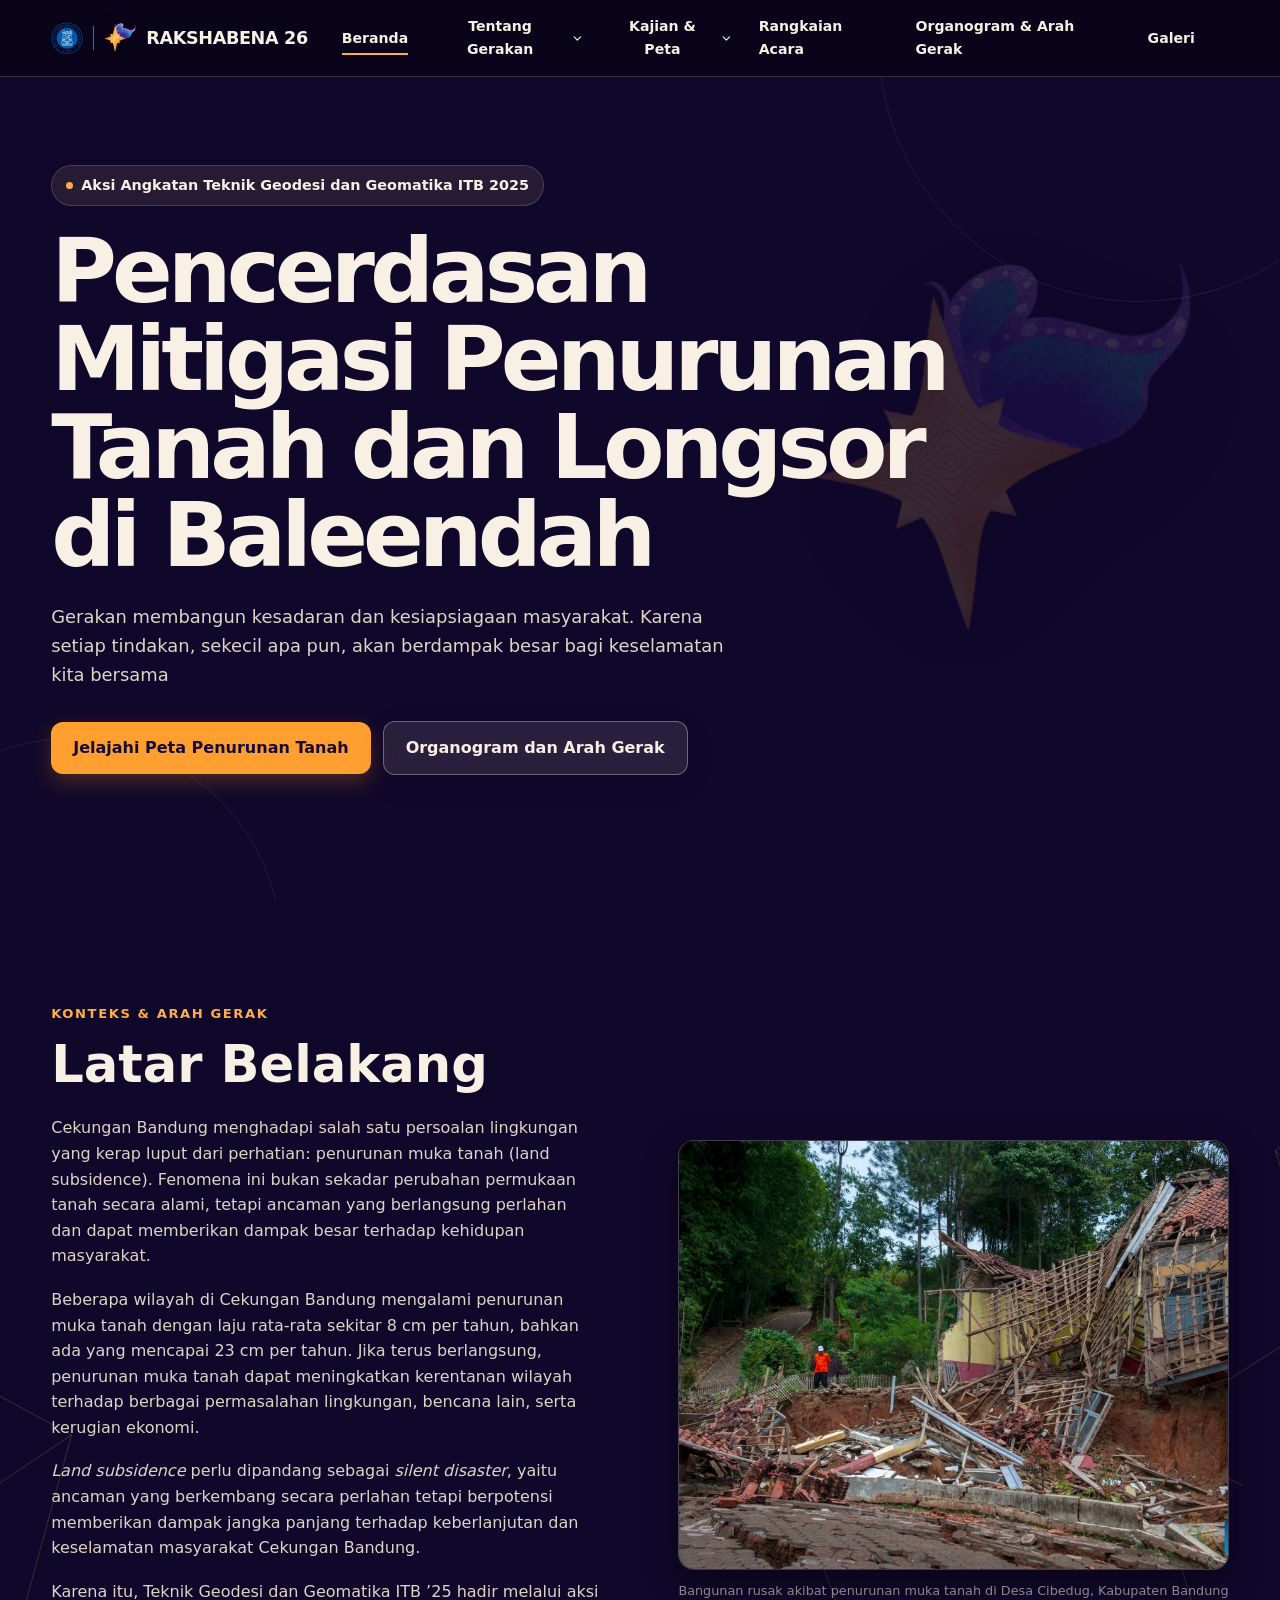
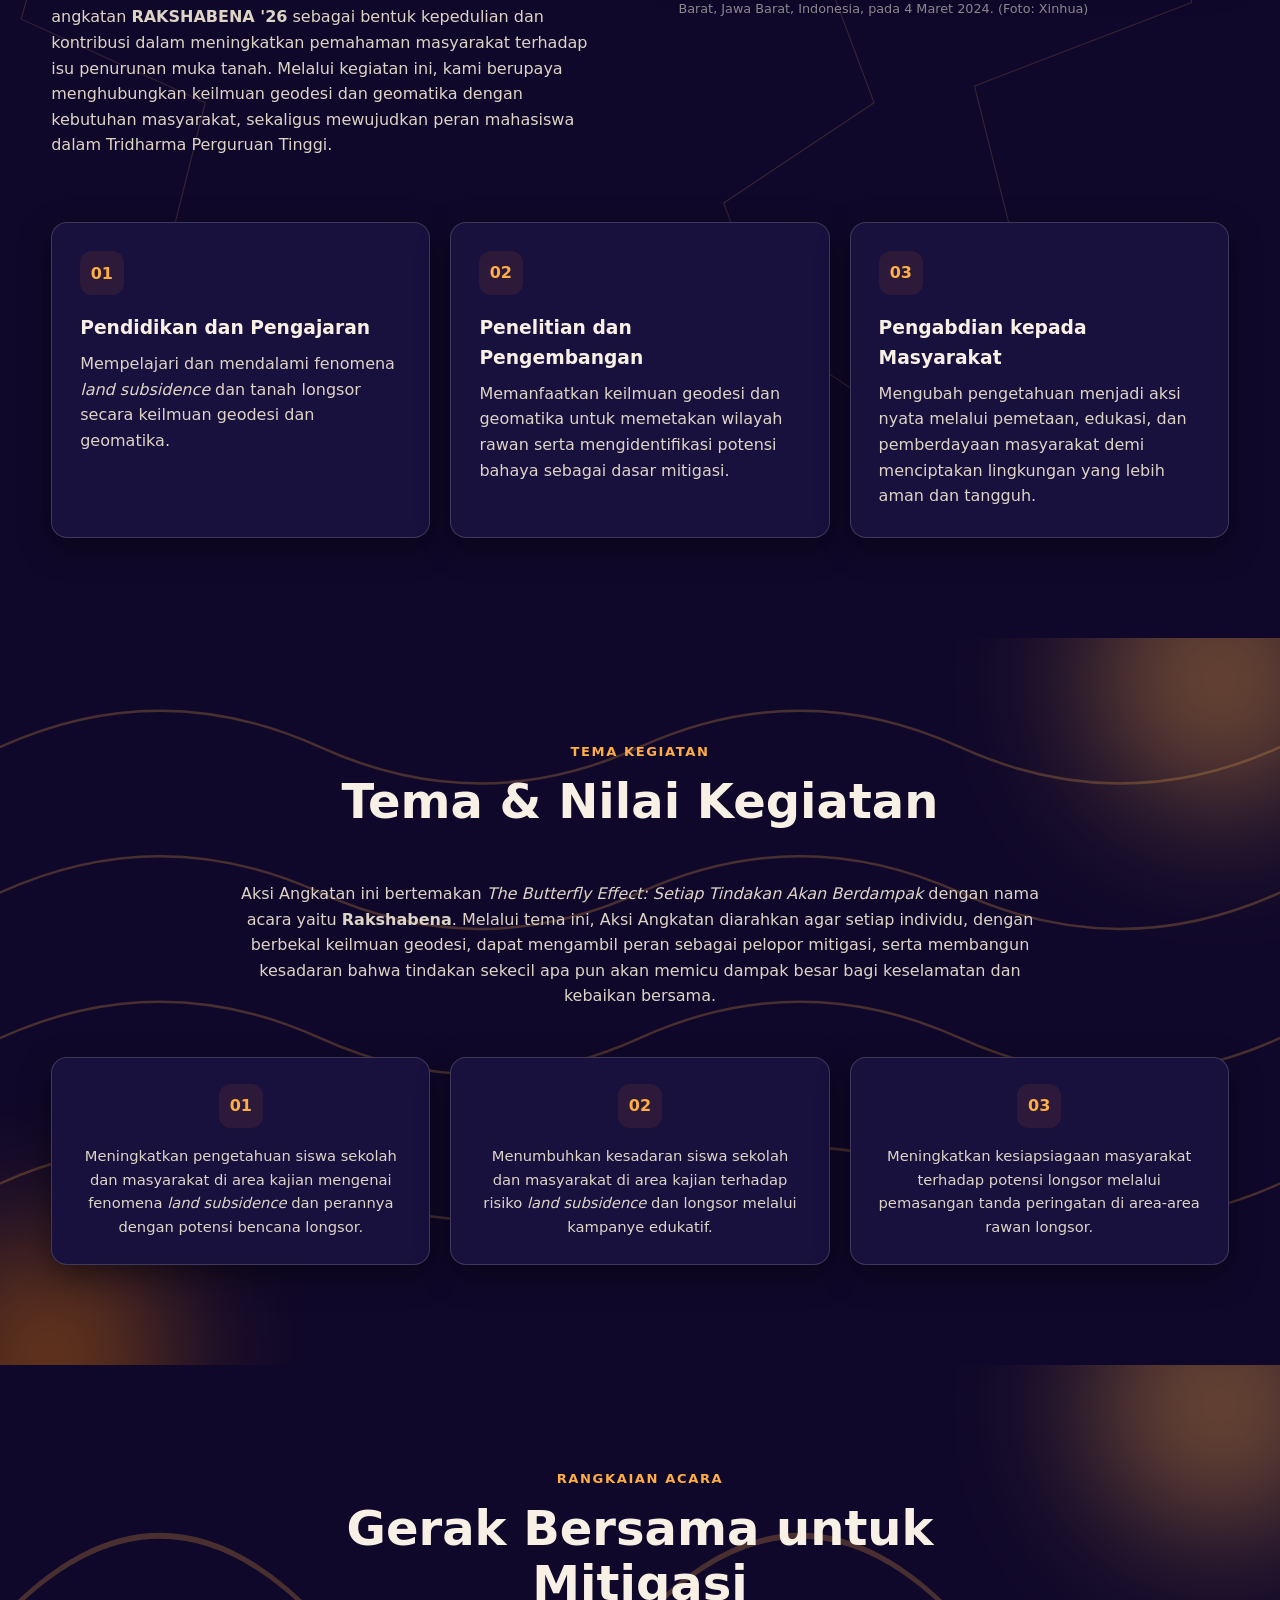
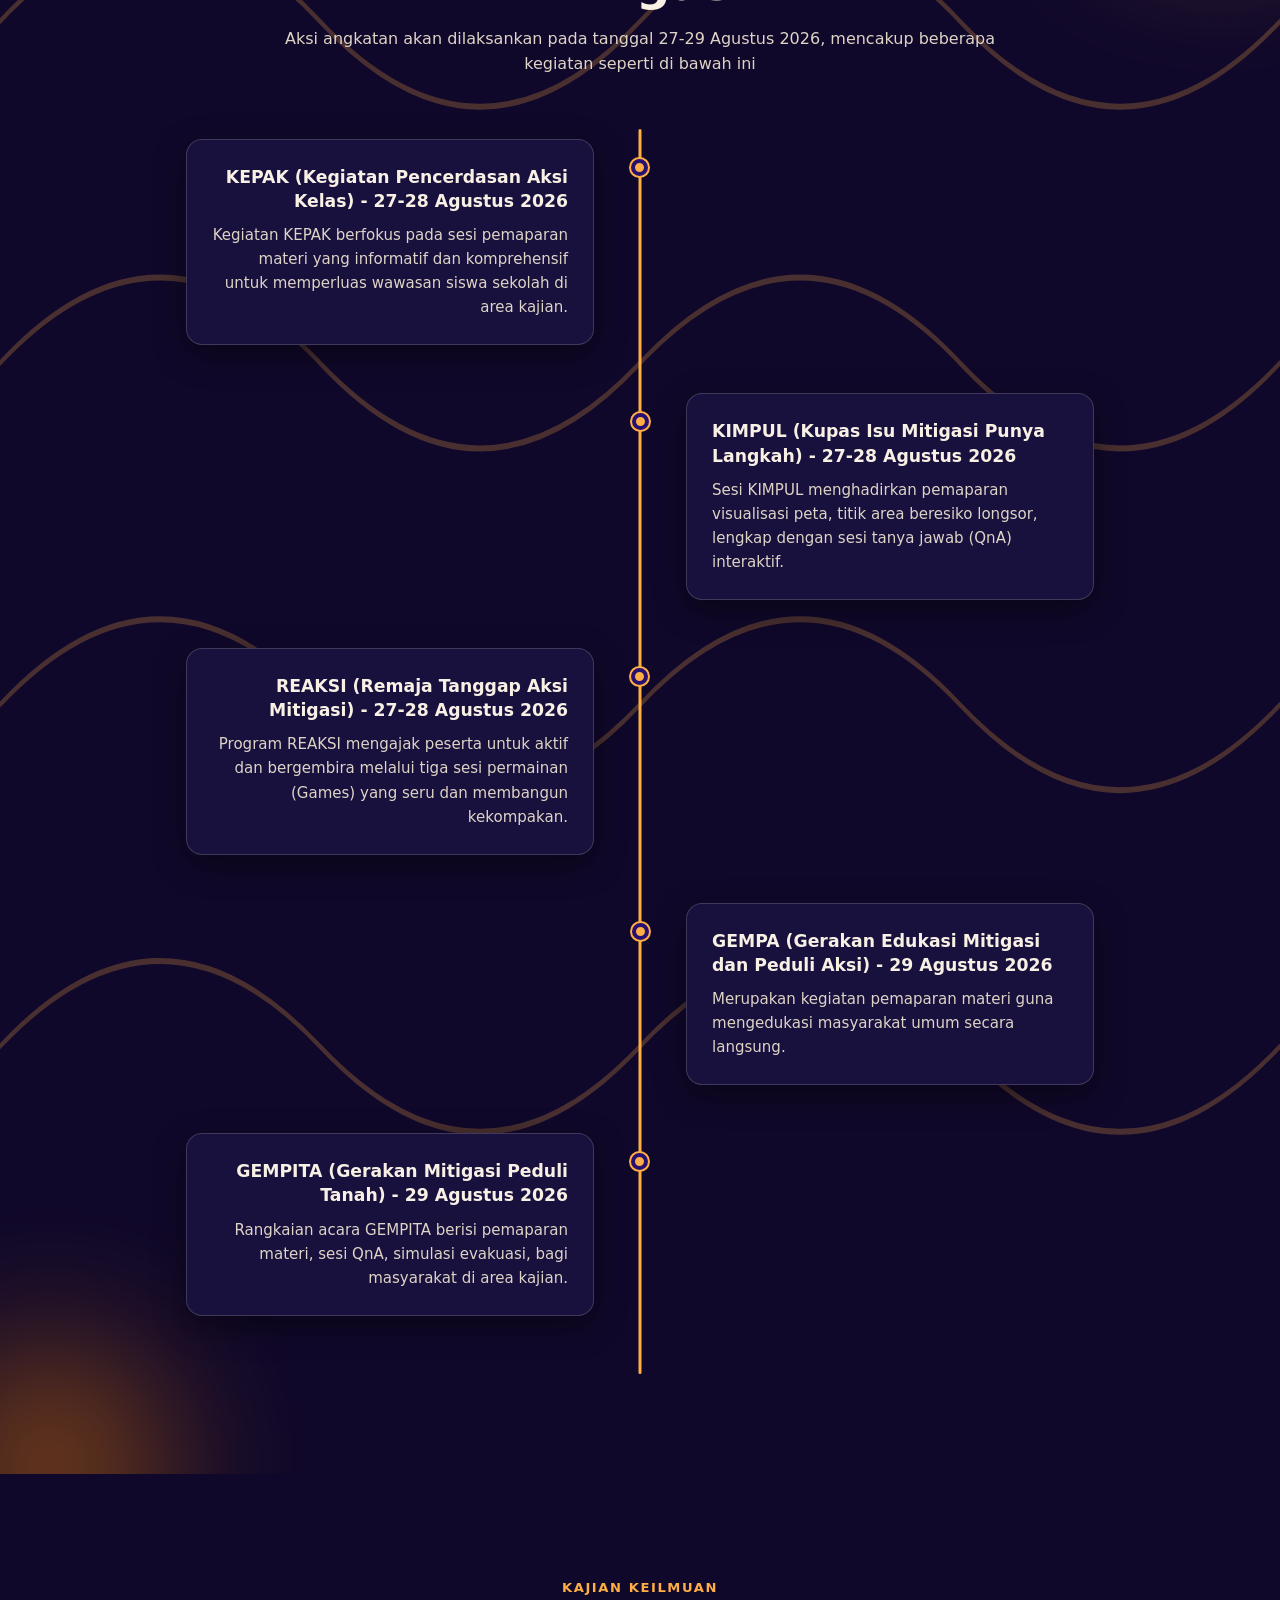
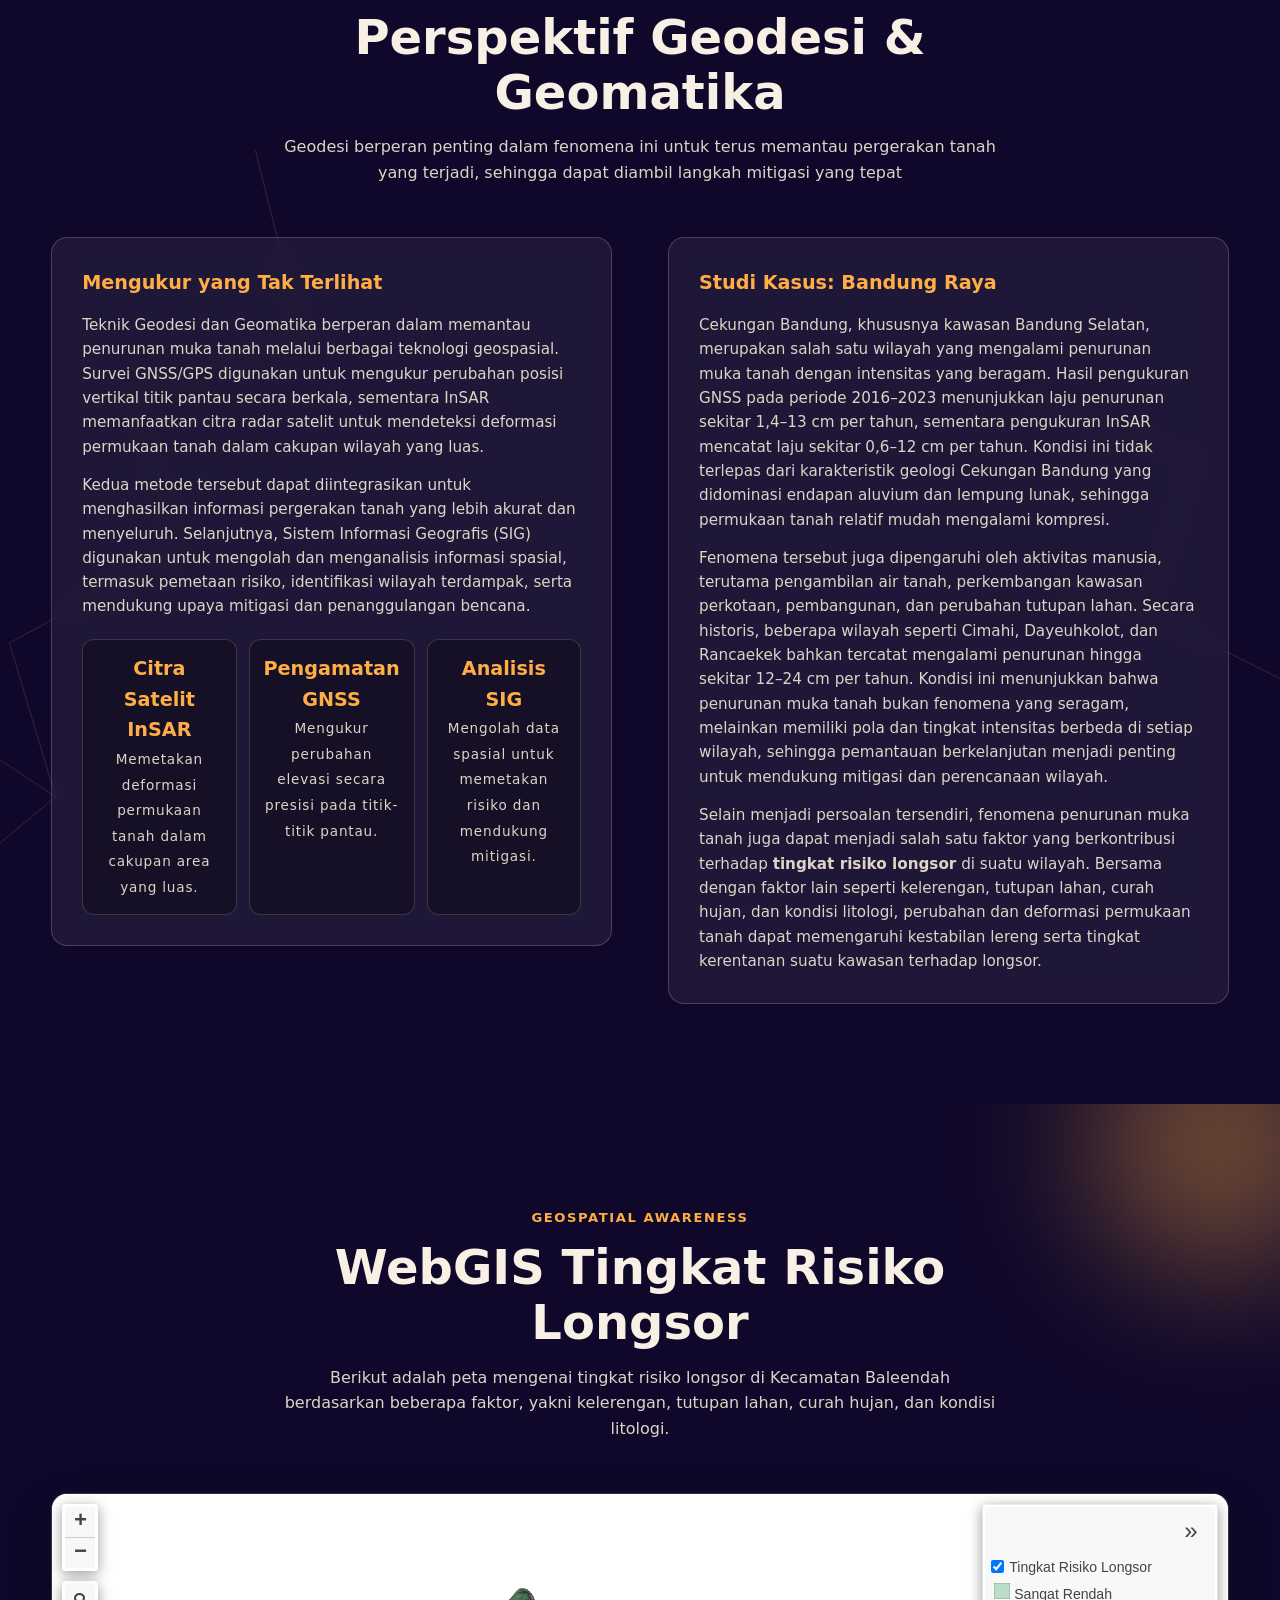
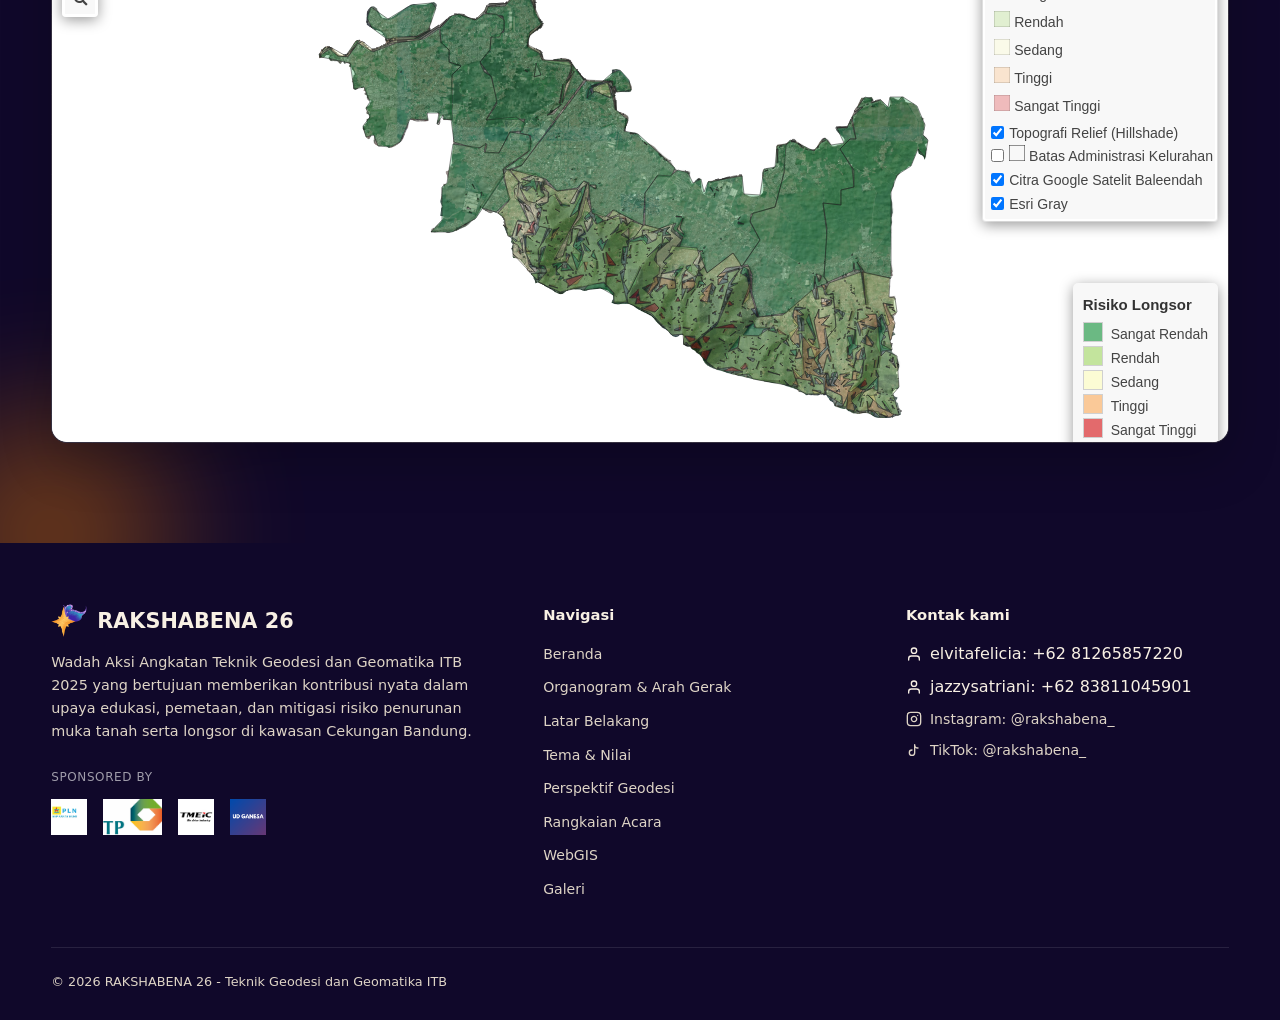
==== commit d8fc1817: "Update index.html" ====
--- a/index.html
+++ b/index.html
@@ -829,63 +829,63 @@
 
           <div class="gallery-grid">
             <article class="gallery-card">
-              <img src="qgis2web_new/dokum_aksang/IMG_0004.jpg" alt="Dokumentasi" style="position: absolute; inset: 0; width: 100%; height: 100%; object-fit: cover; border-radius: inherit; z-index: 0;">
-            </article>
-
-            <article class="gallery-card">
-              <img src="qgis2web_new/dokum_aksang/IMG_0392.jpg" alt="Dokumentasi" style="position: absolute; inset: 0; width: 100%; height: 100%; object-fit: cover; border-radius: inherit; z-index: 0;">
-            </article>
-
-            <article class="gallery-card">
-              <img src="qgis2web_new/dokum_aksang/IMG_0776.jpg" alt="Dokumentasi" style="position: absolute; inset: 0; width: 100%; height: 100%; object-fit: cover; border-radius: inherit; z-index: 0;">
-            </article>
-
-            <article class="gallery-card">
-              <img src="qgis2web_new/dokum_aksang/IMG_1000.jpg" alt="Dokumentasi" style="position: absolute; inset: 0; width: 100%; height: 100%; object-fit: cover; border-radius: inherit; z-index: 0;">
-            </article>
-
-            <article class="gallery-card">
-              <img src="qgis2web_new/dokum_aksang/IMG_1002.jpg" alt="Dokumentasi" style="position: absolute; inset: 0; width: 100%; height: 100%; object-fit: cover; border-radius: inherit; z-index: 0;">
-            </article>
-
-            <article class="gallery-card">
-              <img src="qgis2web_new/dokum_aksang/IMG_1055.jpg" alt="Dokumentasi" style="position: absolute; inset: 0; width: 100%; height: 100%; object-fit: cover; border-radius: inherit; z-index: 0;">
-            </article>
-
-            <article class="gallery-card">
-              <img src="qgis2web_new/dokum_aksang/IMG_1062.jpg" alt="Dokumentasi" style="position: absolute; inset: 0; width: 100%; height: 100%; object-fit: cover; border-radius: inherit; z-index: 0;">
-            </article>
-
-            <article class="gallery-card">
-              <img src="qgis2web_new/dokum_aksang/IMG_1184.jpg" alt="Dokumentasi" style="position: absolute; inset: 0; width: 100%; height: 100%; object-fit: cover; border-radius: inherit; z-index: 0;">
-            </article>
-
-            <article class="gallery-card">
-              <img src="qgis2web_new/dokum_aksang/IMG_1221.jpg" alt="Dokumentasi" style="position: absolute; inset: 0; width: 100%; height: 100%; object-fit: cover; border-radius: inherit; z-index: 0;">
-            </article>
-
-            <article class="gallery-card">
-              <img src="qgis2web_new/dokum_aksang/IMG_1275.jpg" alt="Dokumentasi" style="position: absolute; inset: 0; width: 100%; height: 100%; object-fit: cover; border-radius: inherit; z-index: 0;">
-            </article>
-
-            <article class="gallery-card">
-              <img src="qgis2web_new/dokum_aksang/IMG_1391.jpg" alt="Dokumentasi" style="position: absolute; inset: 0; width: 100%; height: 100%; object-fit: cover; border-radius: inherit; z-index: 0;">
-            </article>
-
-            <article class="gallery-card">
-              <img src="qgis2web_new/dokum_aksang/IMG_1465.jpg" alt="Dokumentasi" style="position: absolute; inset: 0; width: 100%; height: 100%; object-fit: cover; border-radius: inherit; z-index: 0;">
-            </article>
-
-            <article class="gallery-card">
-              <img src="qgis2web_new/dokum_aksang/IMG_1496.jpg" alt="Dokumentasi" style="position: absolute; inset: 0; width: 100%; height: 100%; object-fit: cover; border-radius: inherit; z-index: 0;">
-            </article>
-
-            <article class="gallery-card">
-              <img src="qgis2web_new/dokum_aksang/IMG_1515.jpg" alt="Dokumentasi" style="position: absolute; inset: 0; width: 100%; height: 100%; object-fit: cover; border-radius: inherit; z-index: 0;">
-            </article>
-
-            <article class="gallery-card">
-              <img src="qgis2web_new/dokum_aksang/IMG_1563.jpg" alt="Dokumentasi" style="position: absolute; inset: 0; width: 100%; height: 100%; object-fit: cover; border-radius: inherit; z-index: 0;">
+              <img src="dokum_aksang/IMG_0004.jpg" alt="Dokumentasi" style="position: absolute; inset: 0; width: 100%; height: 100%; object-fit: cover; border-radius: inherit; z-index: 0;">
+            </article>
+
+            <article class="gallery-card">
+              <img src="dokum_aksang/IMG_0392.jpg" alt="Dokumentasi" style="position: absolute; inset: 0; width: 100%; height: 100%; object-fit: cover; border-radius: inherit; z-index: 0;">
+            </article>
+
+            <article class="gallery-card">
+              <img src="dokum_aksang/IMG_0776.jpg" alt="Dokumentasi" style="position: absolute; inset: 0; width: 100%; height: 100%; object-fit: cover; border-radius: inherit; z-index: 0;">
+            </article>
+
+            <article class="gallery-card">
+              <img src="dokum_aksang/IMG_1000.jpg" alt="Dokumentasi" style="position: absolute; inset: 0; width: 100%; height: 100%; object-fit: cover; border-radius: inherit; z-index: 0;">
+            </article>
+
+            <article class="gallery-card">
+              <img src="dokum_aksang/IMG_1002.jpg" alt="Dokumentasi" style="position: absolute; inset: 0; width: 100%; height: 100%; object-fit: cover; border-radius: inherit; z-index: 0;">
+            </article>
+
+            <article class="gallery-card">
+              <img src="dokum_aksang/IMG_1055.jpg" alt="Dokumentasi" style="position: absolute; inset: 0; width: 100%; height: 100%; object-fit: cover; border-radius: inherit; z-index: 0;">
+            </article>
+
+            <article class="gallery-card">
+              <img src="dokum_aksang/IMG_1062.jpg" alt="Dokumentasi" style="position: absolute; inset: 0; width: 100%; height: 100%; object-fit: cover; border-radius: inherit; z-index: 0;">
+            </article>
+
+            <article class="gallery-card">
+              <img src="dokum_aksang/IMG_1184.jpg" alt="Dokumentasi" style="position: absolute; inset: 0; width: 100%; height: 100%; object-fit: cover; border-radius: inherit; z-index: 0;">
+            </article>
+
+            <article class="gallery-card">
+              <img src="dokum_aksang/IMG_1221.jpg" alt="Dokumentasi" style="position: absolute; inset: 0; width: 100%; height: 100%; object-fit: cover; border-radius: inherit; z-index: 0;">
+            </article>
+
+            <article class="gallery-card">
+              <img src="dokum_aksang/IMG_1275.jpg" alt="Dokumentasi" style="position: absolute; inset: 0; width: 100%; height: 100%; object-fit: cover; border-radius: inherit; z-index: 0;">
+            </article>
+
+            <article class="gallery-card">
+              <img src="dokum_aksang/IMG_1391.jpg" alt="Dokumentasi" style="position: absolute; inset: 0; width: 100%; height: 100%; object-fit: cover; border-radius: inherit; z-index: 0;">
+            </article>
+
+            <article class="gallery-card">
+              <img src="dokum_aksang/IMG_1465.jpg" alt="Dokumentasi" style="position: absolute; inset: 0; width: 100%; height: 100%; object-fit: cover; border-radius: inherit; z-index: 0;">
+            </article>
+
+            <article class="gallery-card">
+              <img src="dokum_aksang/IMG_1496.jpg" alt="Dokumentasi" style="position: absolute; inset: 0; width: 100%; height: 100%; object-fit: cover; border-radius: inherit; z-index: 0;">
+            </article>
+
+            <article class="gallery-card">
+              <img src="dokum_aksang/IMG_1515.jpg" alt="Dokumentasi" style="position: absolute; inset: 0; width: 100%; height: 100%; object-fit: cover; border-radius: inherit; z-index: 0;">
+            </article>
+
+            <article class="gallery-card">
+              <img src="dokum_aksang/IMG_1563.jpg" alt="Dokumentasi" style="position: absolute; inset: 0; width: 100%; height: 100%; object-fit: cover; border-radius: inherit; z-index: 0;">
             </article>
           </div>
         </div>
--- a/style.css
+++ b/style.css
@@ -3039,4 +3039,4 @@
 :root:not([data-theme="dark"]) .theme-toggle,
 :root:not([data-theme="dark"]) .nav-menu .nav-link {
   color: var(--white);
-}+}
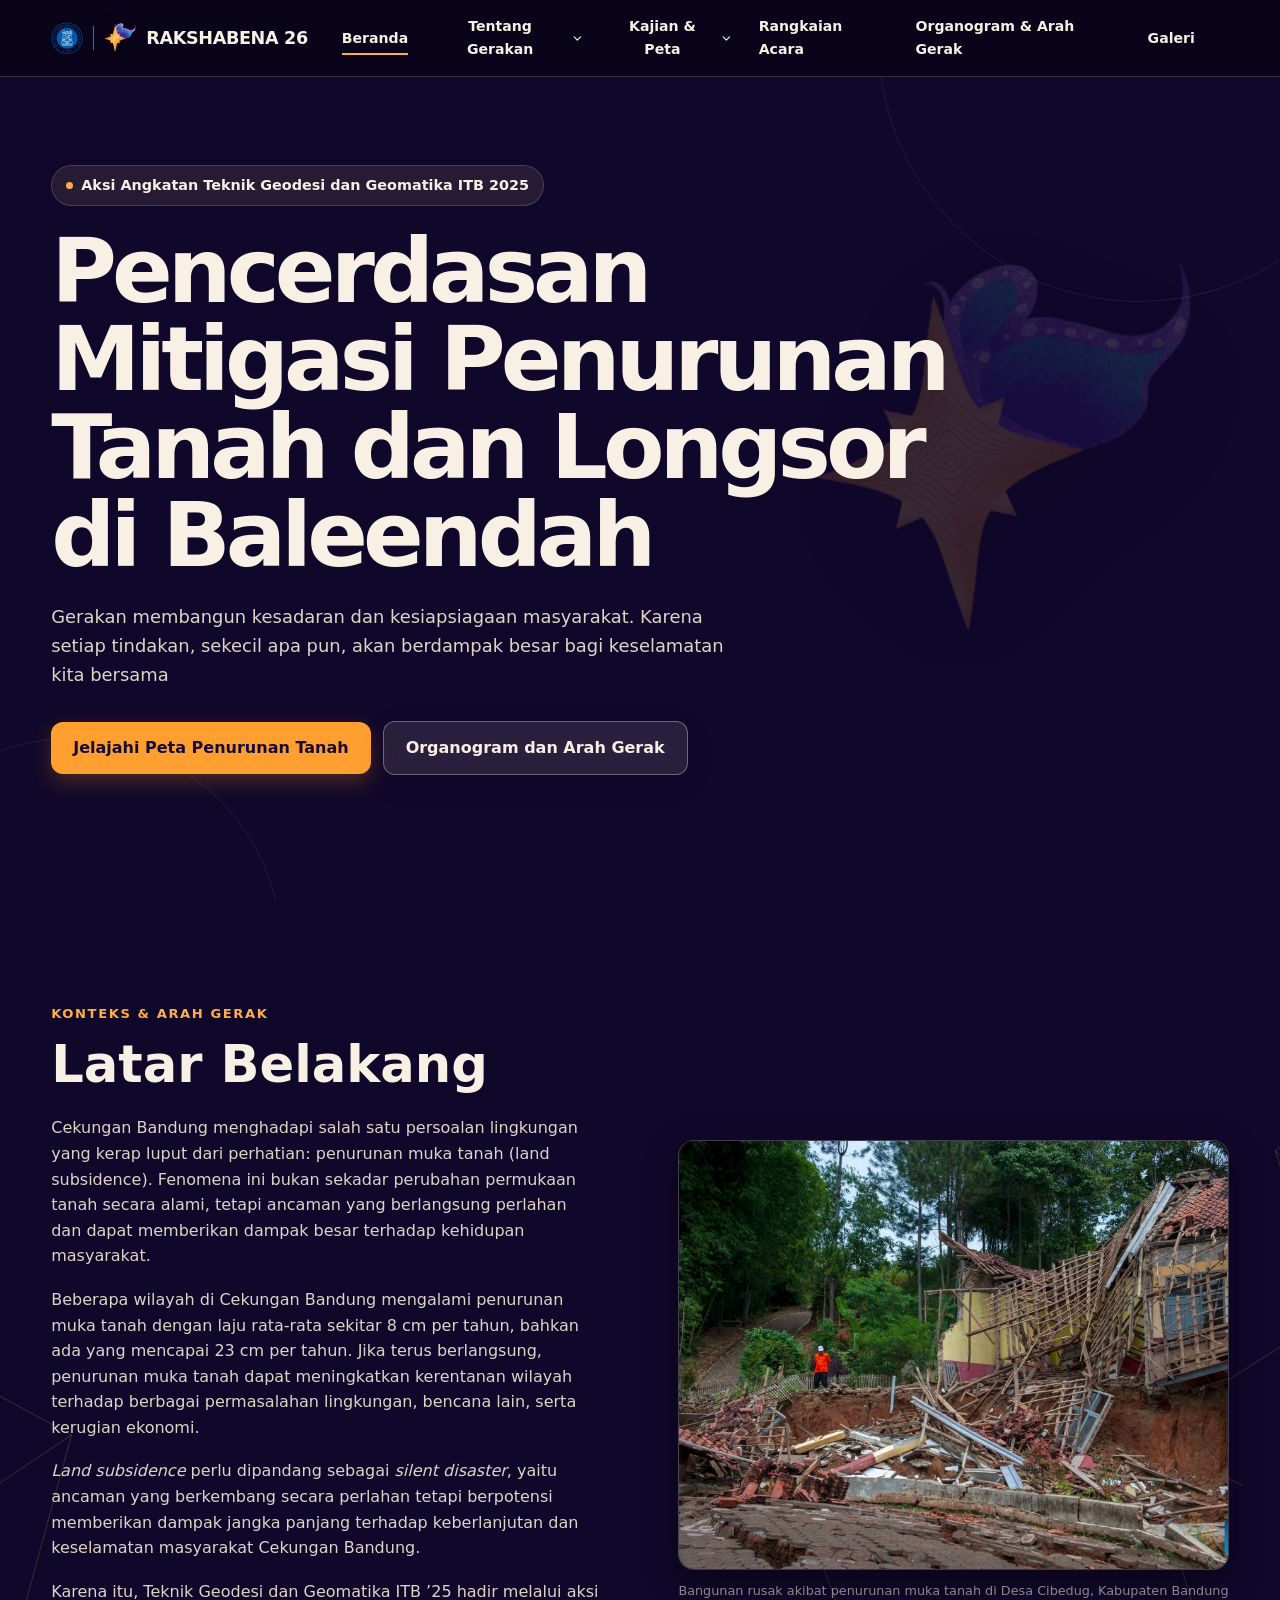
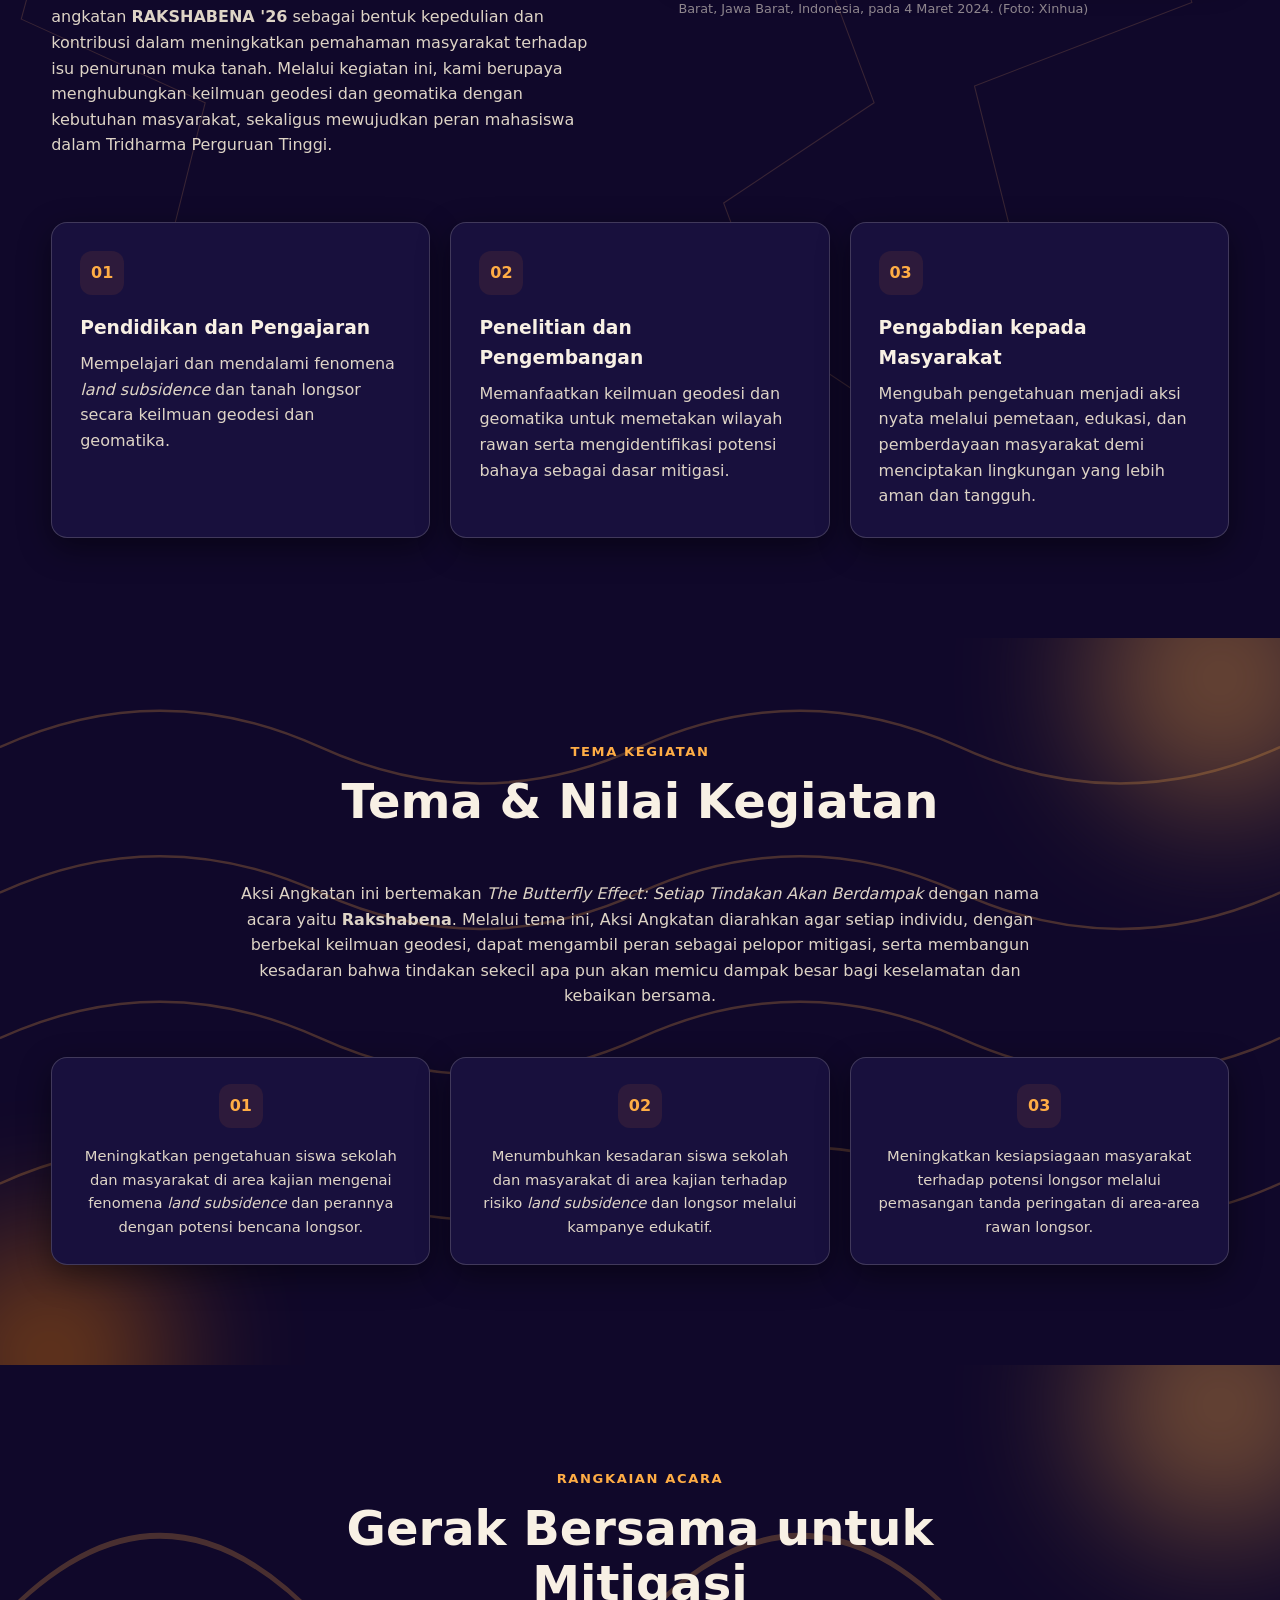
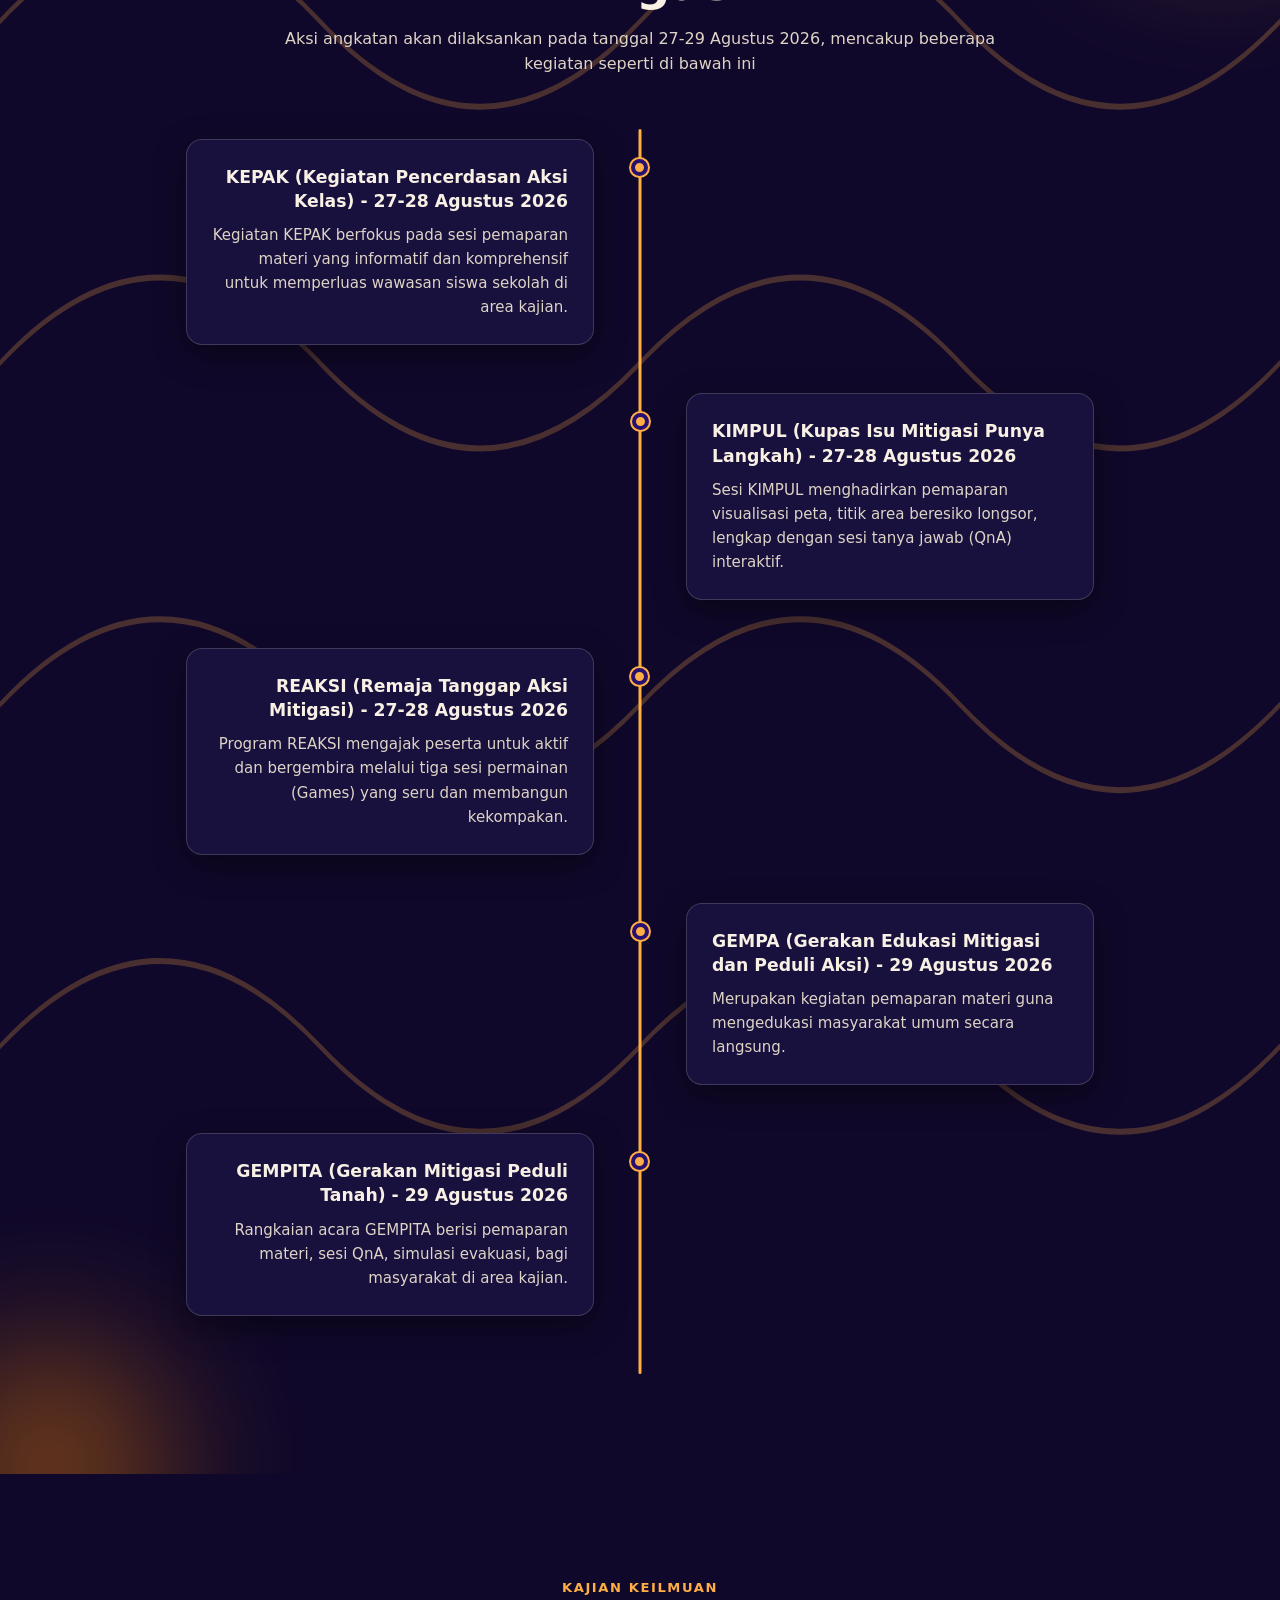
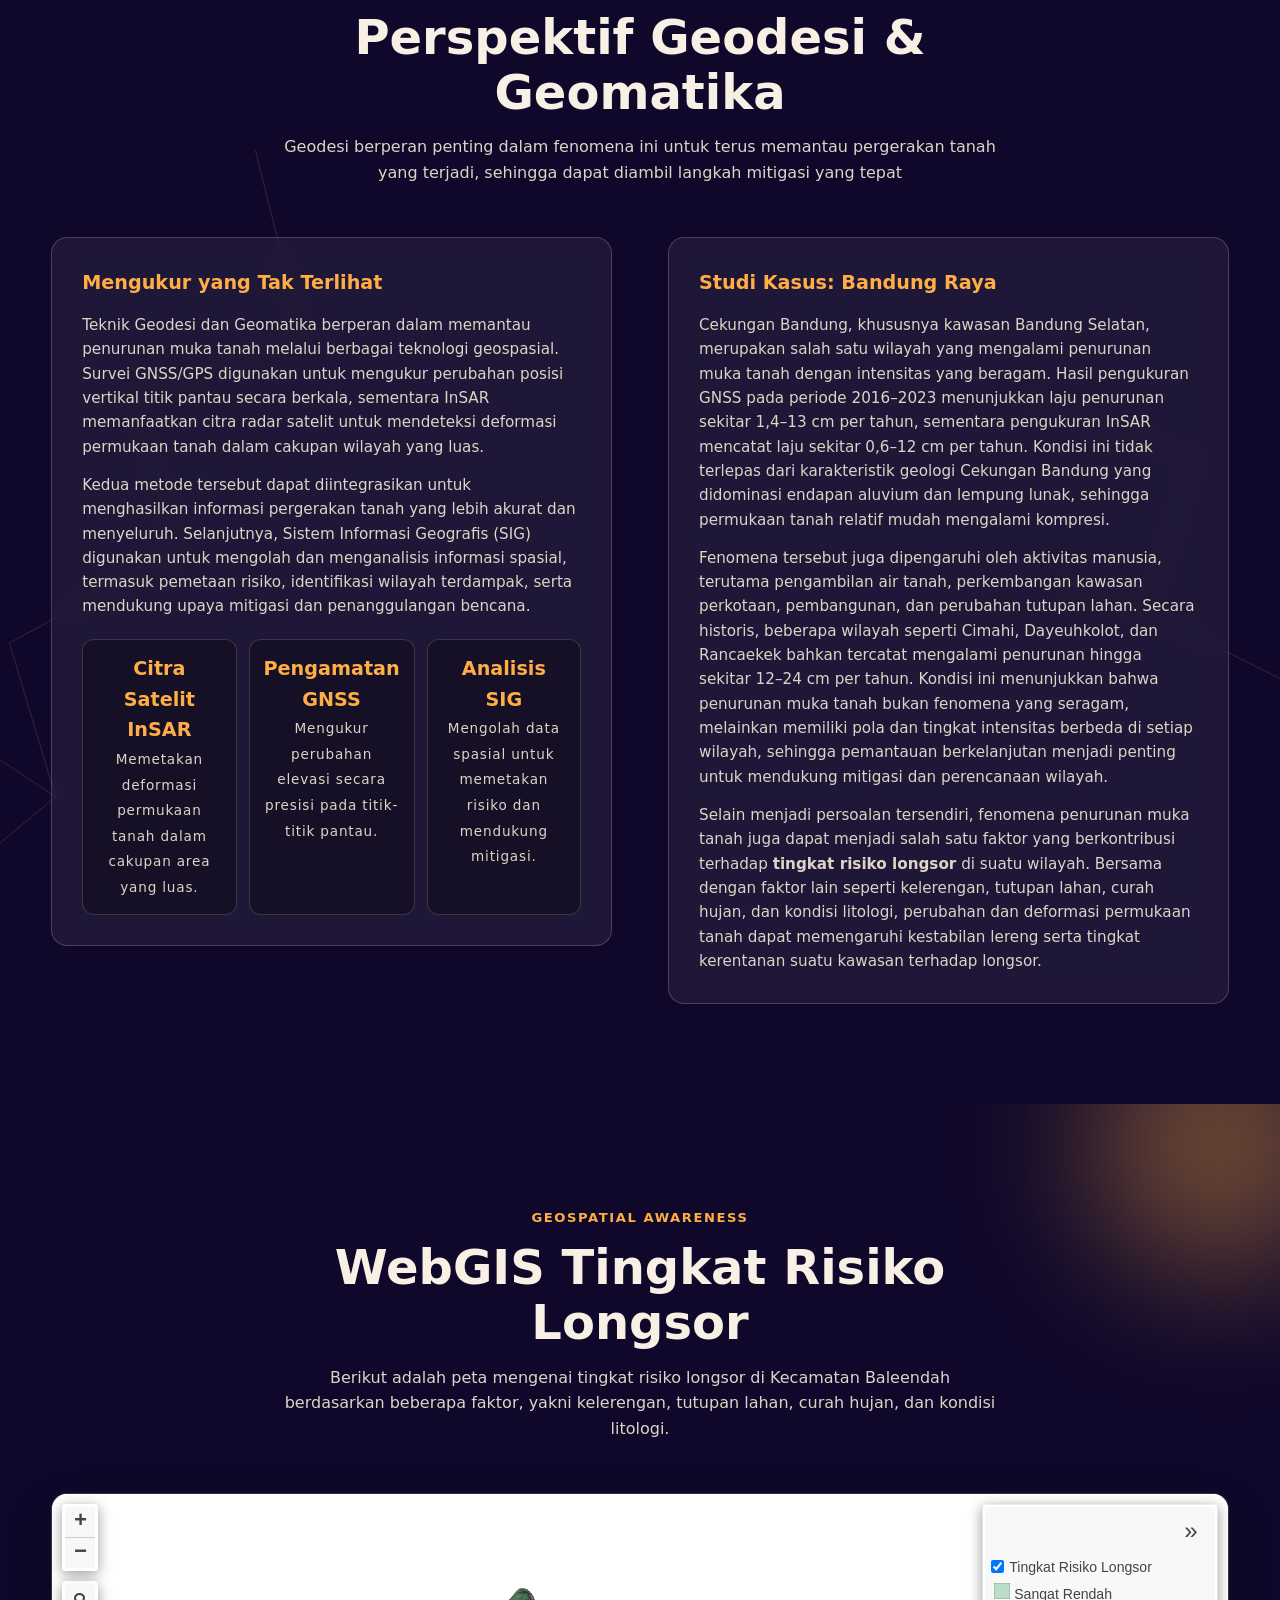
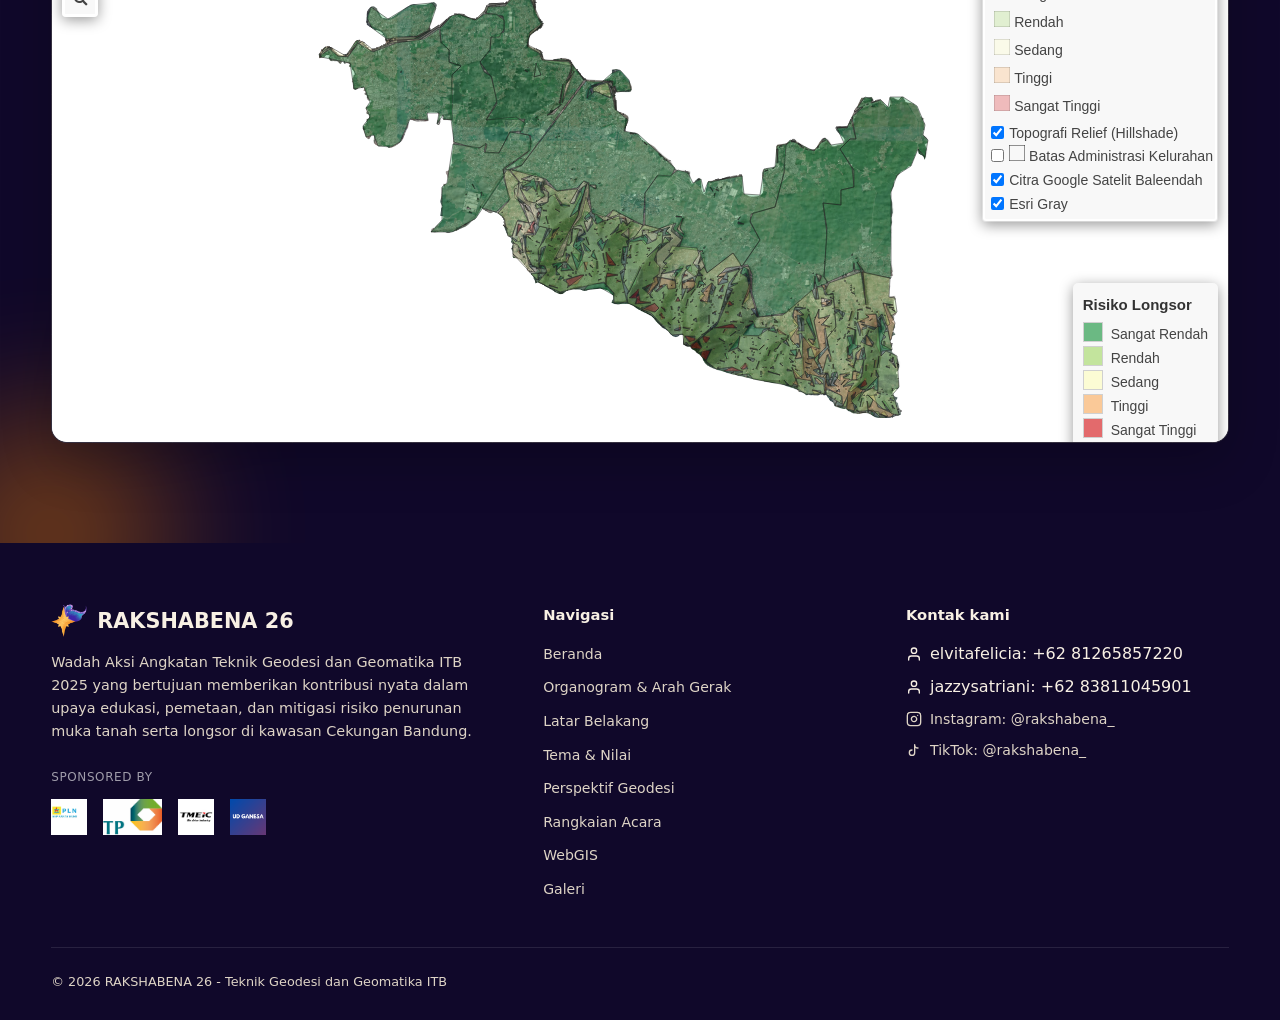
==== commit 89f0bbdd: "Update index.html" ====
--- a/index.html
+++ b/index.html
@@ -829,31 +829,31 @@
 
           <div class="gallery-grid">
             <article class="gallery-card">
-              <img src="dokum_aksang/IMG_0004.jpg" alt="Dokumentasi" style="position: absolute; inset: 0; width: 100%; height: 100%; object-fit: cover; border-radius: inherit; z-index: 0;">
-            </article>
-
-            <article class="gallery-card">
-              <img src="dokum_aksang/IMG_0392.jpg" alt="Dokumentasi" style="position: absolute; inset: 0; width: 100%; height: 100%; object-fit: cover; border-radius: inherit; z-index: 0;">
-            </article>
-
-            <article class="gallery-card">
-              <img src="dokum_aksang/IMG_0776.jpg" alt="Dokumentasi" style="position: absolute; inset: 0; width: 100%; height: 100%; object-fit: cover; border-radius: inherit; z-index: 0;">
-            </article>
-
-            <article class="gallery-card">
-              <img src="dokum_aksang/IMG_1000.jpg" alt="Dokumentasi" style="position: absolute; inset: 0; width: 100%; height: 100%; object-fit: cover; border-radius: inherit; z-index: 0;">
-            </article>
-
-            <article class="gallery-card">
-              <img src="dokum_aksang/IMG_1002.jpg" alt="Dokumentasi" style="position: absolute; inset: 0; width: 100%; height: 100%; object-fit: cover; border-radius: inherit; z-index: 0;">
-            </article>
-
-            <article class="gallery-card">
-              <img src="dokum_aksang/IMG_1055.jpg" alt="Dokumentasi" style="position: absolute; inset: 0; width: 100%; height: 100%; object-fit: cover; border-radius: inherit; z-index: 0;">
-            </article>
-
-            <article class="gallery-card">
-              <img src="dokum_aksang/IMG_1062.jpg" alt="Dokumentasi" style="position: absolute; inset: 0; width: 100%; height: 100%; object-fit: cover; border-radius: inherit; z-index: 0;">
+              <img src="dokum_aksang/IMG_1583.jpg" alt="Dokumentasi" style="position: absolute; inset: 0; width: 100%; height: 100%; object-fit: cover; border-radius: inherit; z-index: 0;">
+            </article>
+
+            <article class="gallery-card">
+              <img src="dokum_aksang/IMG_9070.jpg" alt="Dokumentasi" style="position: absolute; inset: 0; width: 100%; height: 100%; object-fit: cover; border-radius: inherit; z-index: 0;">
+            </article>
+
+            <article class="gallery-card">
+              <img src="dokum_aksang/IMG_9284.jpg" alt="Dokumentasi" style="position: absolute; inset: 0; width: 100%; height: 100%; object-fit: cover; border-radius: inherit; z-index: 0;">
+            </article>
+
+            <article class="gallery-card">
+              <img src="dokum_aksang/IMG_9345.jpg" alt="Dokumentasi" style="position: absolute; inset: 0; width: 100%; height: 100%; object-fit: cover; border-radius: inherit; z-index: 0;">
+            </article>
+
+            <article class="gallery-card">
+              <img src="dokum_aksang/IMG_9284.jpg" alt="Dokumentasi" style="position: absolute; inset: 0; width: 100%; height: 100%; object-fit: cover; border-radius: inherit; z-index: 0;">
+            </article>
+
+            <article class="gallery-card">
+              <img src="dokum_aksang/IMG_9070.jpg" alt="Dokumentasi" style="position: absolute; inset: 0; width: 100%; height: 100%; object-fit: cover; border-radius: inherit; z-index: 0;">
+            </article>
+
+            <article class="gallery-card">
+              <img src="dokum_aksang/IMG_1583.jpg" alt="Dokumentasi" style="position: absolute; inset: 0; width: 100%; height: 100%; object-fit: cover; border-radius: inherit; z-index: 0;">
             </article>
 
             <article class="gallery-card">
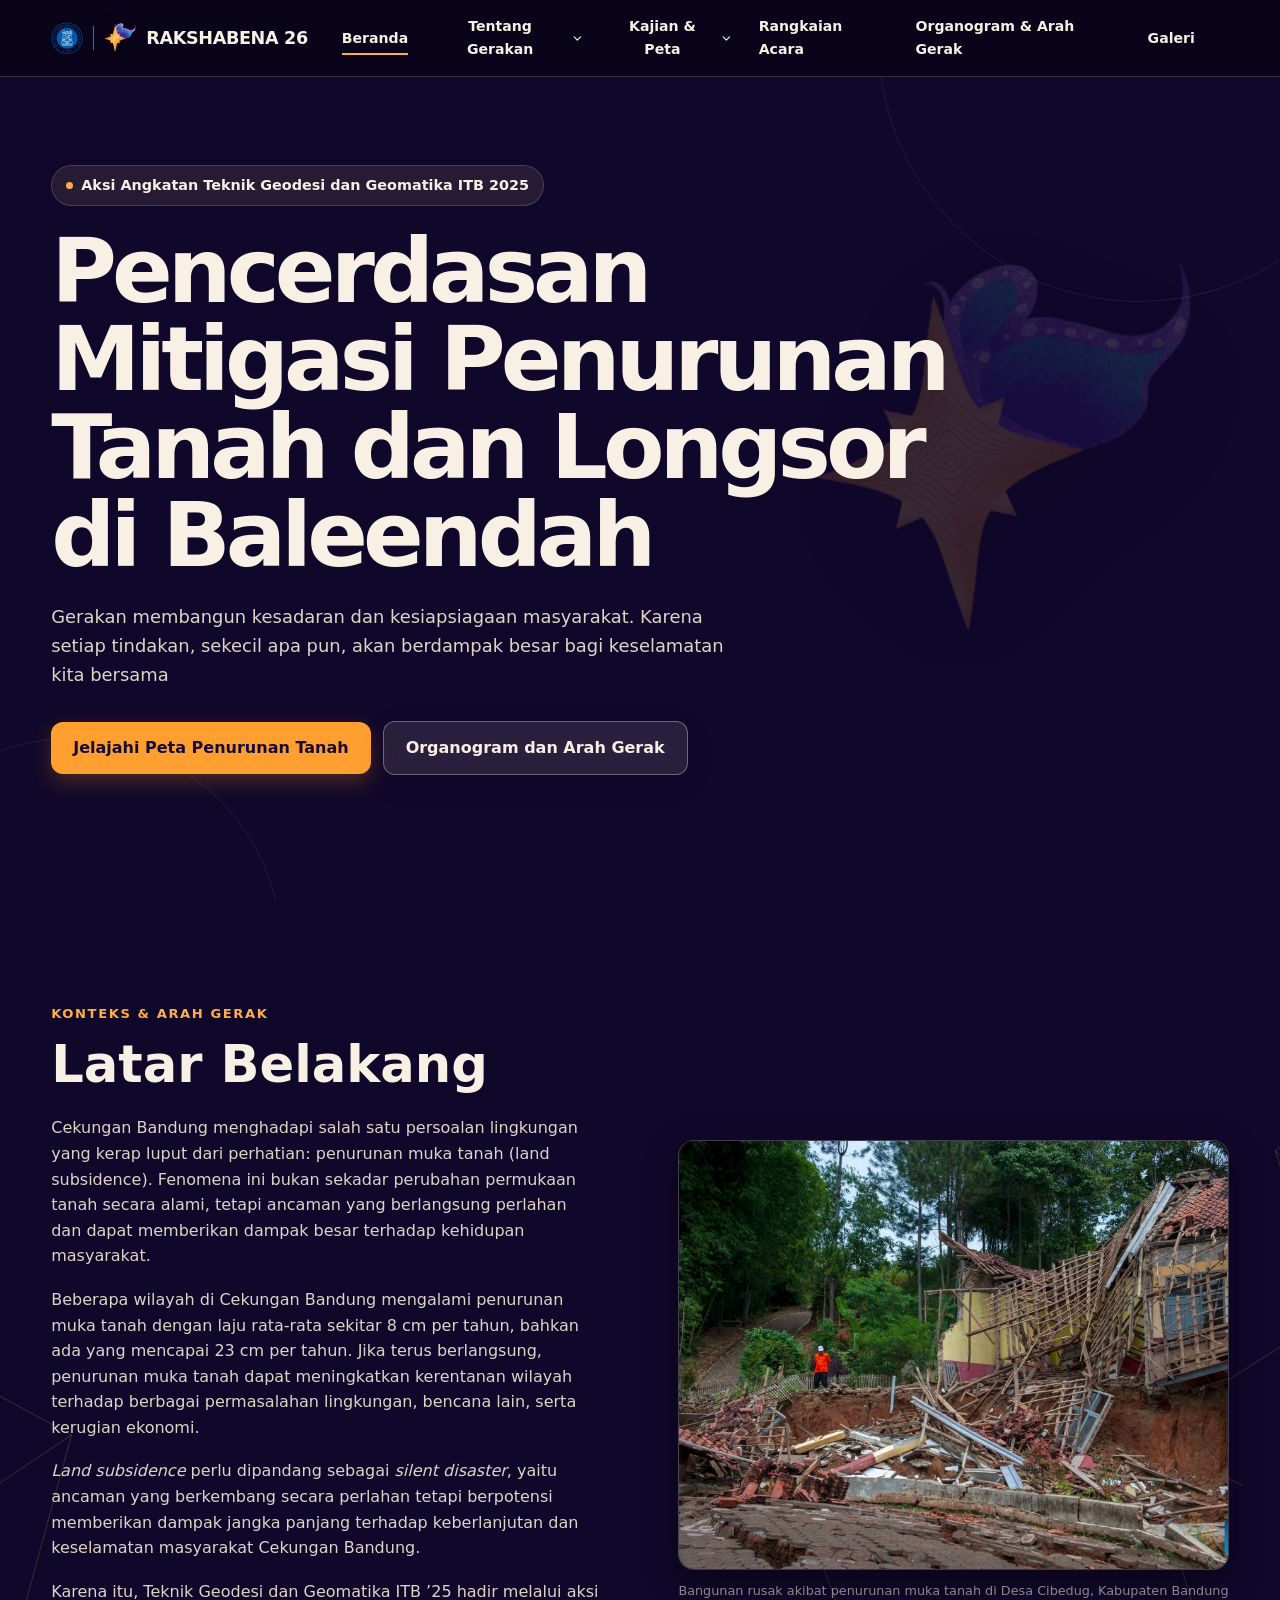
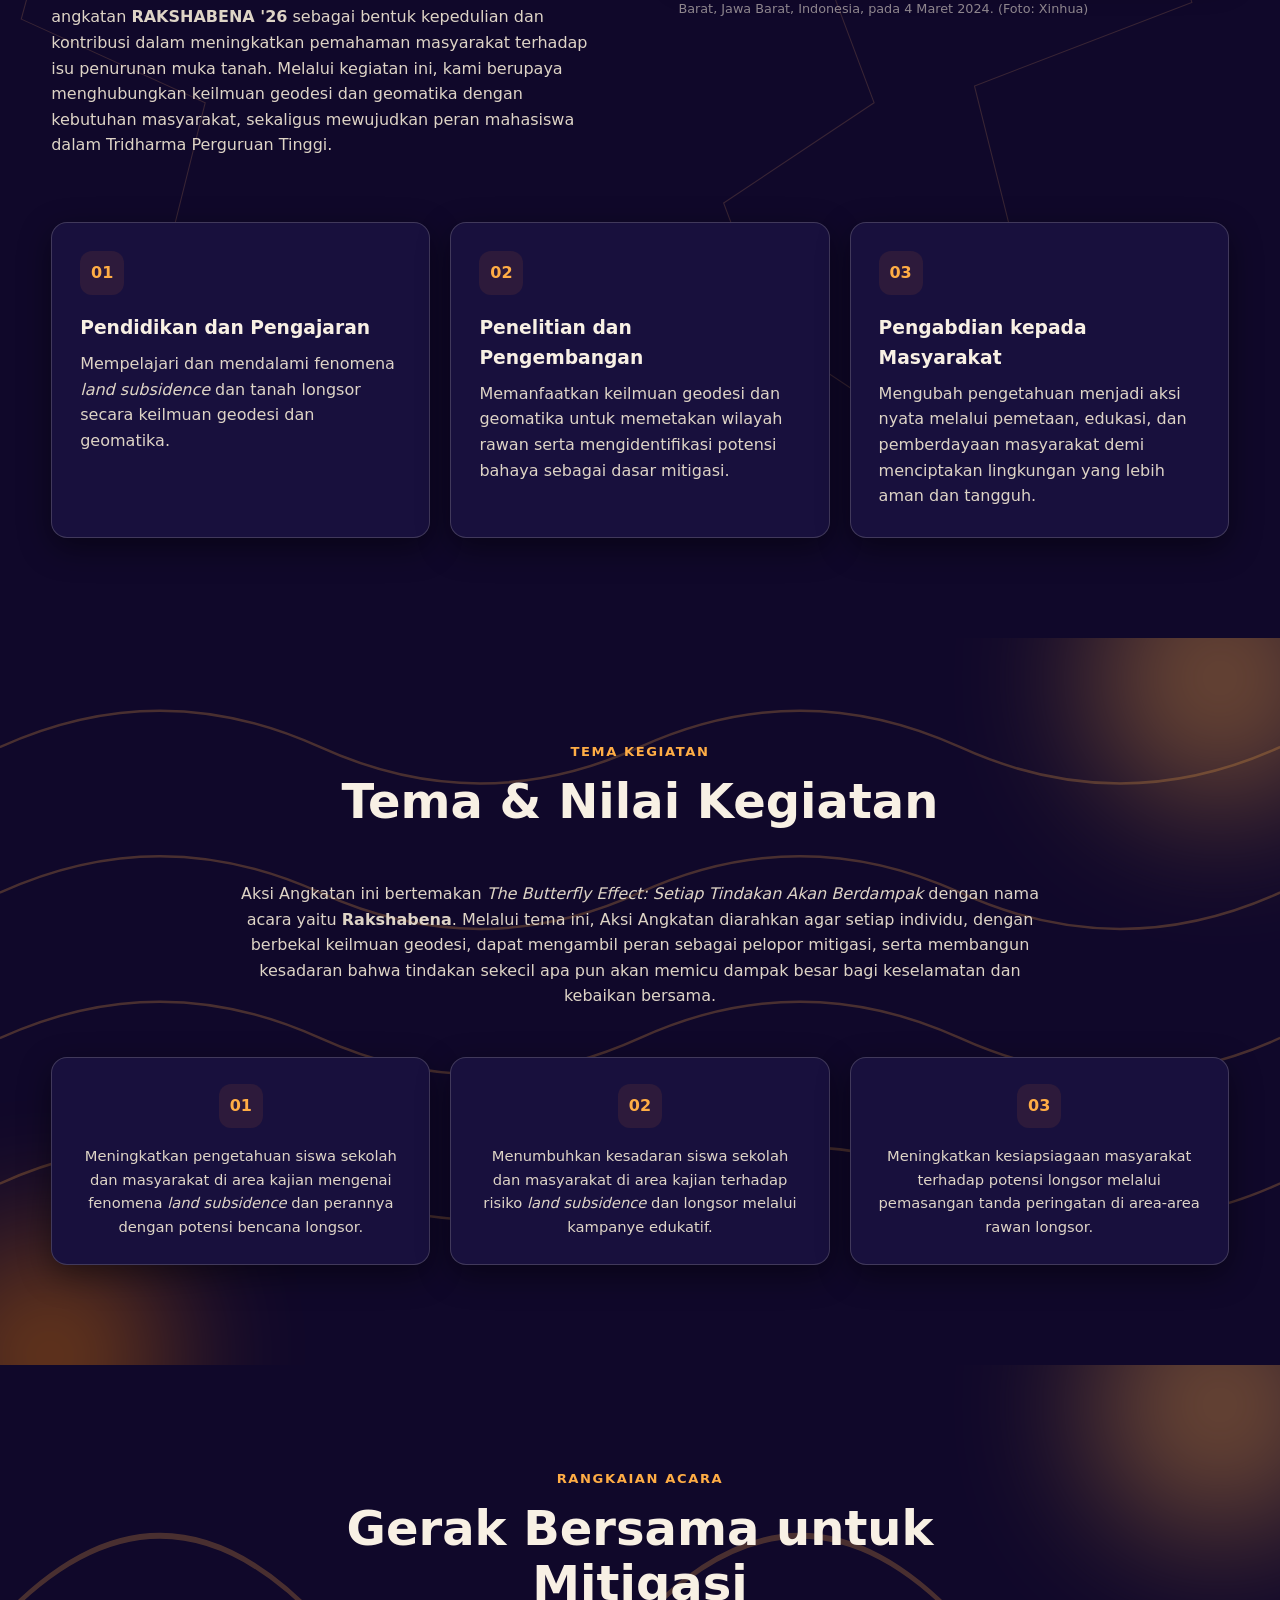
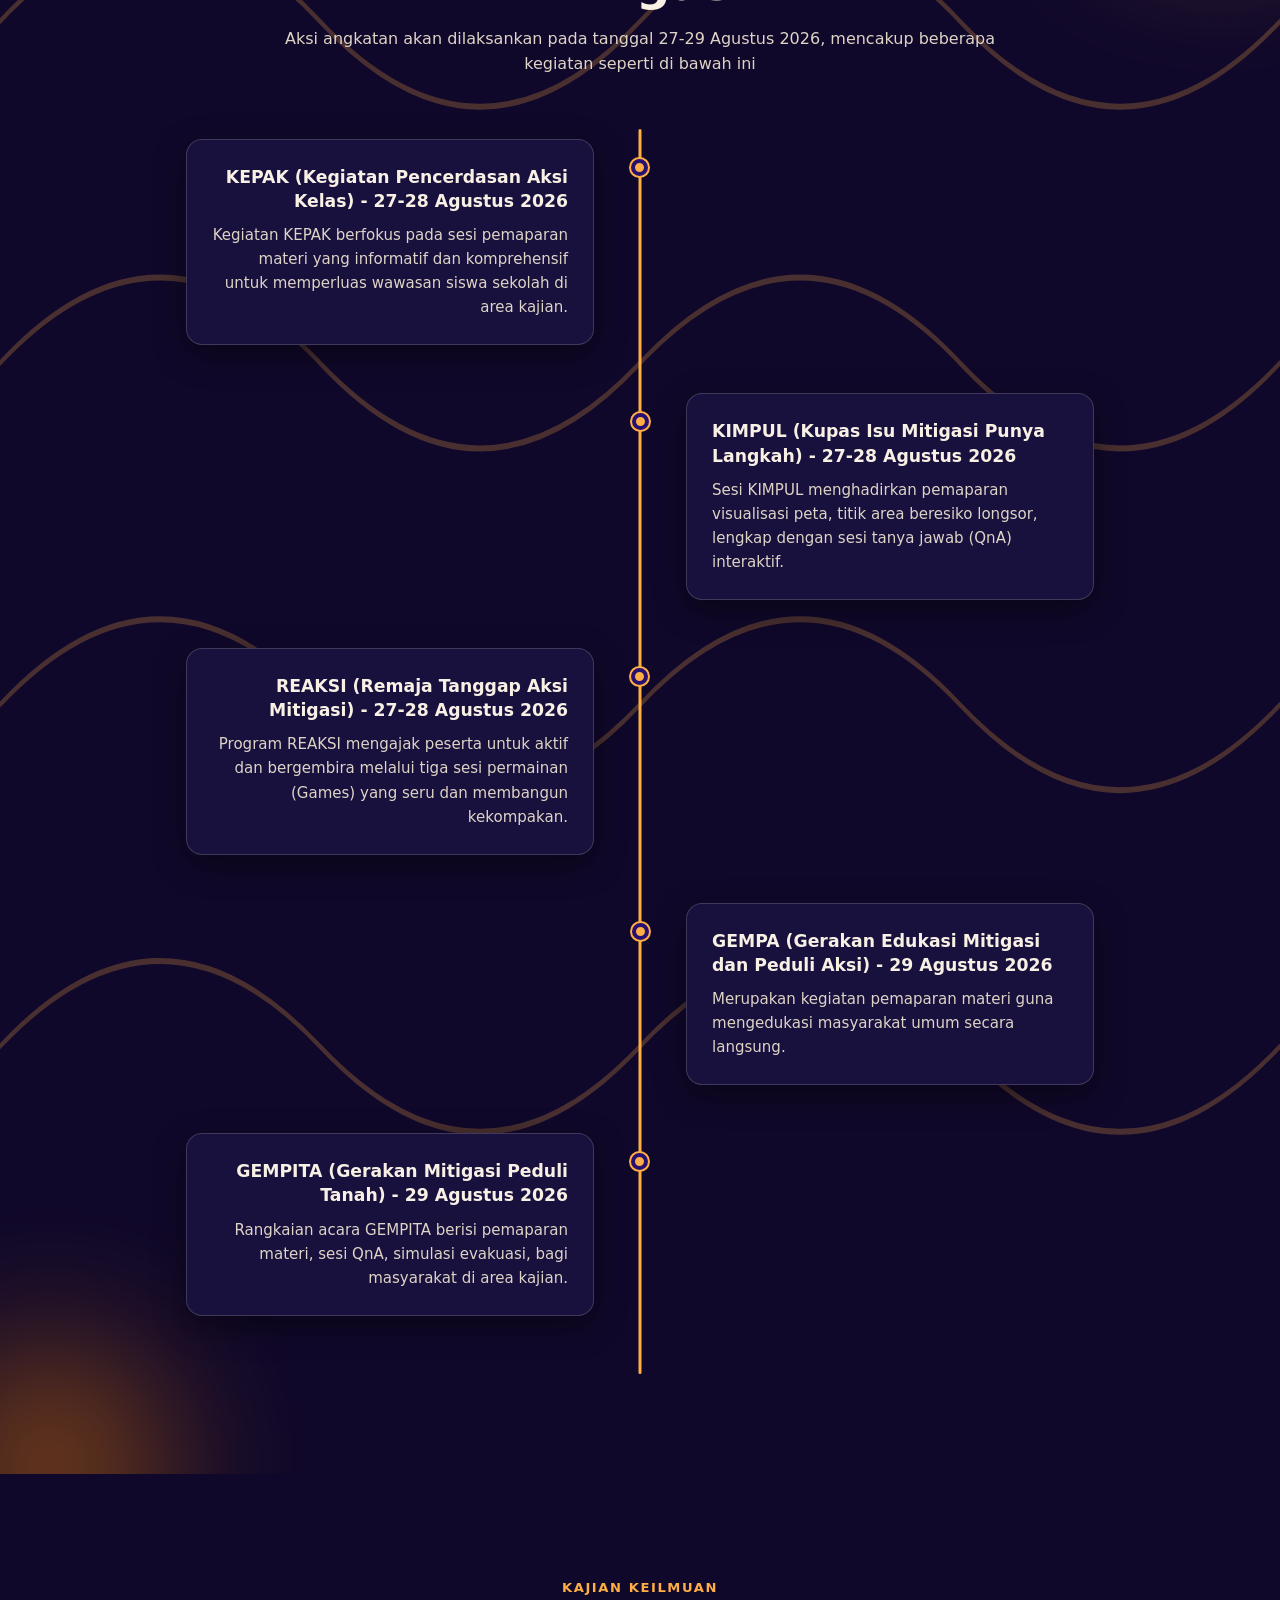
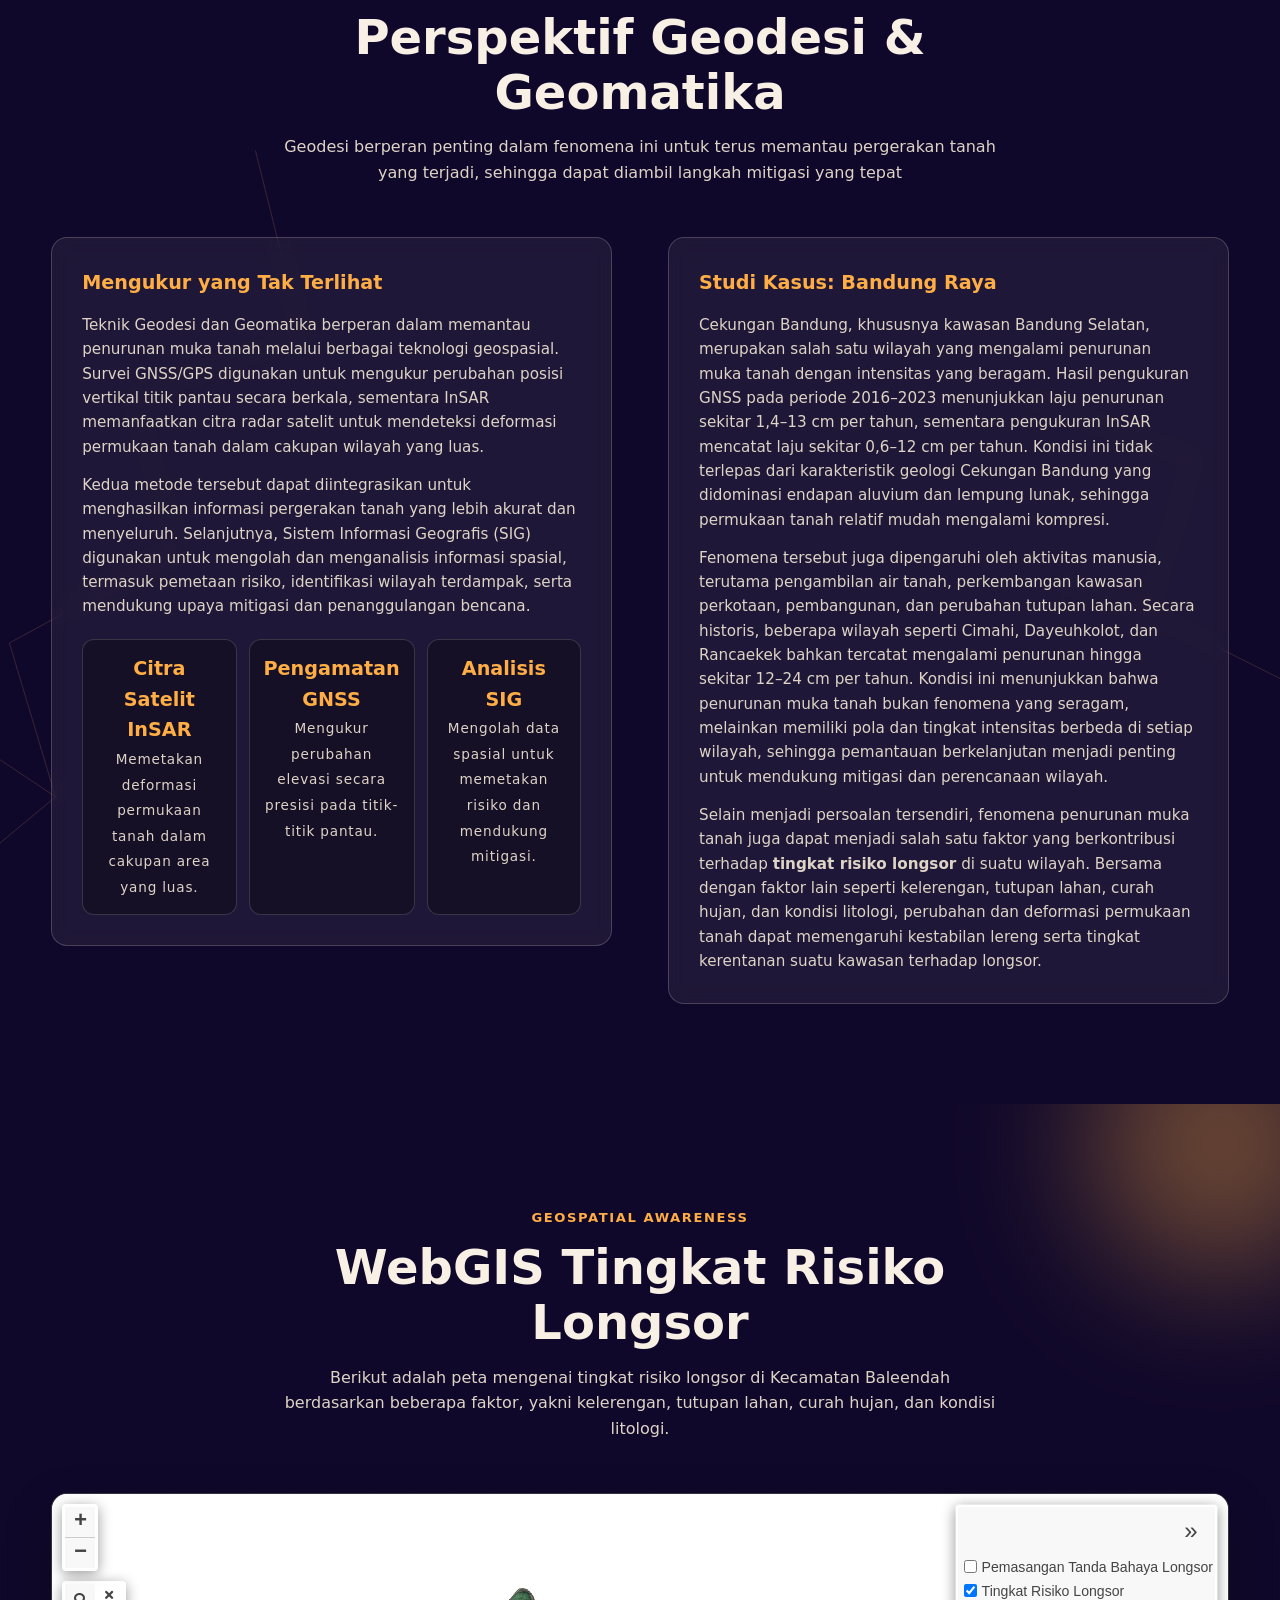
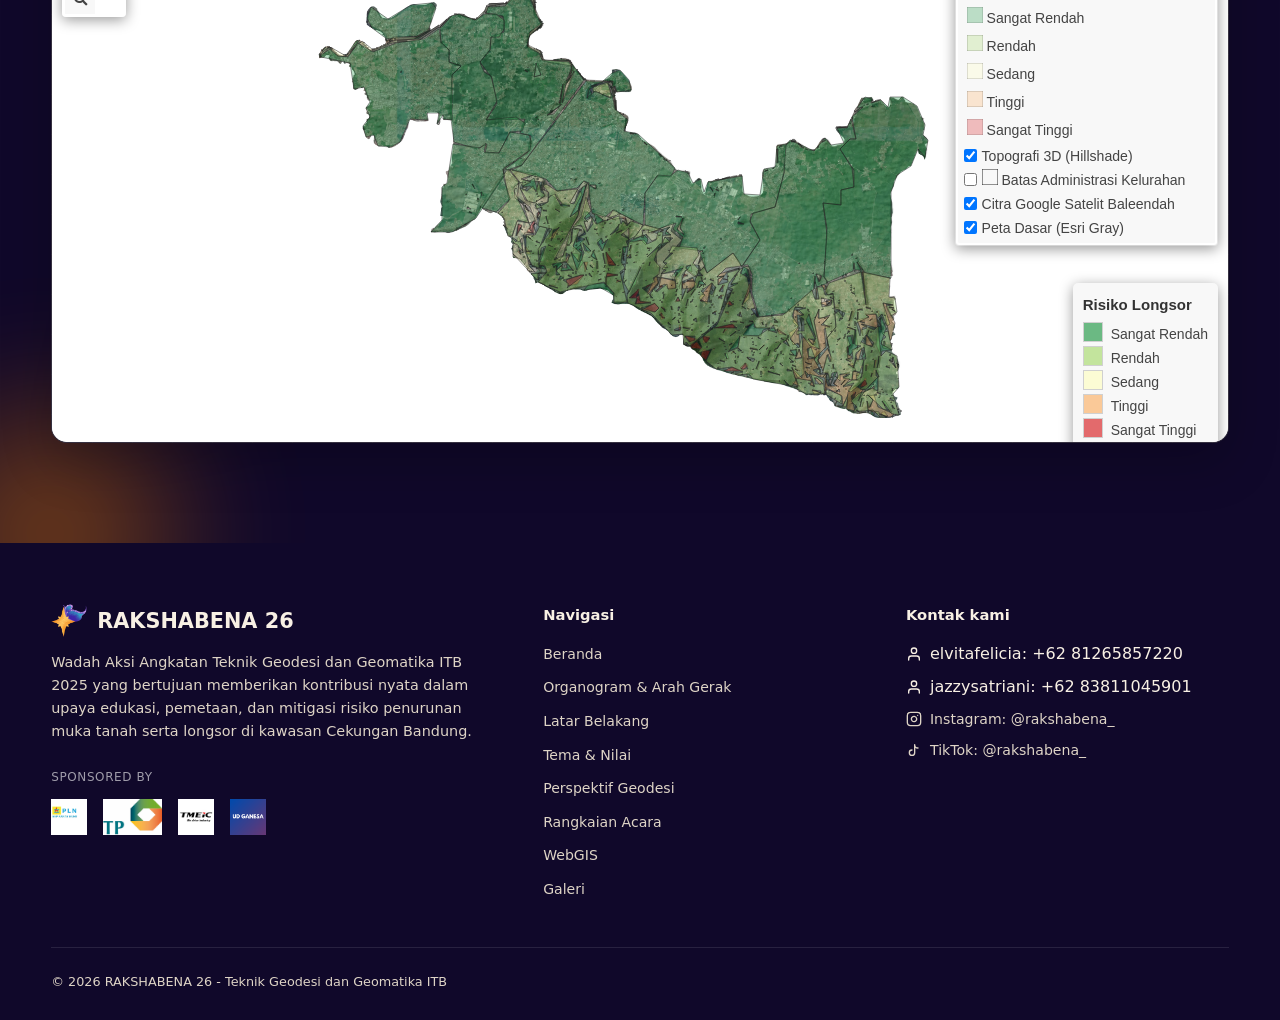
==== commit 2b2e2dcb: "Update index.html" ====
--- a/index.html
+++ b/index.html
@@ -829,64 +829,79 @@
 
           <div class="gallery-grid">
             <article class="gallery-card">
-              <img src="dokum_aksang/IMG_1583.jpg" alt="Dokumentasi" style="position: absolute; inset: 0; width: 100%; height: 100%; object-fit: cover; border-radius: inherit; z-index: 0;">
-            </article>
-
-            <article class="gallery-card">
-              <img src="dokum_aksang/IMG_9070.jpg" alt="Dokumentasi" style="position: absolute; inset: 0; width: 100%; height: 100%; object-fit: cover; border-radius: inherit; z-index: 0;">
-            </article>
-
-            <article class="gallery-card">
-              <img src="dokum_aksang/IMG_9284.jpg" alt="Dokumentasi" style="position: absolute; inset: 0; width: 100%; height: 100%; object-fit: cover; border-radius: inherit; z-index: 0;">
-            </article>
-
-            <article class="gallery-card">
-              <img src="dokum_aksang/IMG_9345.jpg" alt="Dokumentasi" style="position: absolute; inset: 0; width: 100%; height: 100%; object-fit: cover; border-radius: inherit; z-index: 0;">
-            </article>
-
-            <article class="gallery-card">
-              <img src="dokum_aksang/IMG_9284.jpg" alt="Dokumentasi" style="position: absolute; inset: 0; width: 100%; height: 100%; object-fit: cover; border-radius: inherit; z-index: 0;">
-            </article>
-
-            <article class="gallery-card">
-              <img src="dokum_aksang/IMG_9070.jpg" alt="Dokumentasi" style="position: absolute; inset: 0; width: 100%; height: 100%; object-fit: cover; border-radius: inherit; z-index: 0;">
-            </article>
-
-            <article class="gallery-card">
-              <img src="dokum_aksang/IMG_1583.jpg" alt="Dokumentasi" style="position: absolute; inset: 0; width: 100%; height: 100%; object-fit: cover; border-radius: inherit; z-index: 0;">
-            </article>
-
-            <article class="gallery-card">
-              <img src="dokum_aksang/IMG_1184.jpg" alt="Dokumentasi" style="position: absolute; inset: 0; width: 100%; height: 100%; object-fit: cover; border-radius: inherit; z-index: 0;">
-            </article>
-
-            <article class="gallery-card">
-              <img src="dokum_aksang/IMG_1221.jpg" alt="Dokumentasi" style="position: absolute; inset: 0; width: 100%; height: 100%; object-fit: cover; border-radius: inherit; z-index: 0;">
-            </article>
-
-            <article class="gallery-card">
-              <img src="dokum_aksang/IMG_1275.jpg" alt="Dokumentasi" style="position: absolute; inset: 0; width: 100%; height: 100%; object-fit: cover; border-radius: inherit; z-index: 0;">
-            </article>
-
-            <article class="gallery-card">
-              <img src="dokum_aksang/IMG_1391.jpg" alt="Dokumentasi" style="position: absolute; inset: 0; width: 100%; height: 100%; object-fit: cover; border-radius: inherit; z-index: 0;">
-            </article>
-
-            <article class="gallery-card">
-              <img src="dokum_aksang/IMG_1465.jpg" alt="Dokumentasi" style="position: absolute; inset: 0; width: 100%; height: 100%; object-fit: cover; border-radius: inherit; z-index: 0;">
-            </article>
-
-            <article class="gallery-card">
-              <img src="dokum_aksang/IMG_1496.jpg" alt="Dokumentasi" style="position: absolute; inset: 0; width: 100%; height: 100%; object-fit: cover; border-radius: inherit; z-index: 0;">
-            </article>
-
-            <article class="gallery-card">
-              <img src="dokum_aksang/IMG_1515.jpg" alt="Dokumentasi" style="position: absolute; inset: 0; width: 100%; height: 100%; object-fit: cover; border-radius: inherit; z-index: 0;">
-            </article>
-
-            <article class="gallery-card">
-              <img src="dokum_aksang/IMG_1563.jpg" alt="Dokumentasi" style="position: absolute; inset: 0; width: 100%; height: 100%; object-fit: cover; border-radius: inherit; z-index: 0;">
-            </article>
+              <img src="dokum_aksang/IMG_9070.jpg" alt="Dokumentasi"
+                style="position: absolute; inset: 0; width: 100%; height: 100%; object-fit: cover; border-radius: inherit; z-index: 0;">
+            </article>
+            
+            <article class="gallery-card">
+              <img src="dokum_aksang/IMG_9284.jpg" alt="Dokumentasi"
+                style="position: absolute; inset: 0; width: 100%; height: 100%; object-fit: cover; border-radius: inherit; z-index: 0;">
+            </article>
+            
+            <article class="gallery-card">
+              <img src="dokum_aksang/IMG_9345.jpg" alt="Dokumentasi"
+                style="position: absolute; inset: 0; width: 100%; height: 100%; object-fit: cover; border-radius: inherit; z-index: 0;">
+            </article>
+            
+            <article class="gallery-card">
+              <img src="dokum_aksang/IMG_1000.jpg" alt="Dokumentasi"
+                style="position: absolute; inset: 0; width: 100%; height: 100%; object-fit: cover; border-radius: inherit; z-index: 0;">
+            </article>
+            
+            <article class="gallery-card">
+              <img src="dokum_aksang/IMG_1055.jpg" alt="Dokumentasi"
+                style="position: absolute; inset: 0; width: 100%; height: 100%; object-fit: cover; border-radius: inherit; z-index: 0;">
+            </article>
+            
+            <article class="gallery-card">
+              <img src="dokum_aksang/IMG_1583.jpg" alt="Dokumentasi"
+                style="position: absolute; inset: 0; width: 100%; height: 100%; object-fit: cover; border-radius: inherit; z-index: 0;">
+            </article>
+            
+            <article class="gallery-card">
+              <img src="dokum_aksang/IMG_1184.jpg" alt="Dokumentasi"
+                style="position: absolute; inset: 0; width: 100%; height: 100%; object-fit: cover; border-radius: inherit; z-index: 0;">
+            </article>
+            
+            <article class="gallery-card">
+              <img src="dokum_aksang/IMG_1221.jpg" alt="Dokumentasi"
+                style="position: absolute; inset: 0; width: 100%; height: 100%; object-fit: cover; border-radius: inherit; z-index: 0;">
+            </article>
+            
+            <article class="gallery-card">
+              <img src="dokum_aksang/IMG_1275.jpg" alt="Dokumentasi"
+                style="position: absolute; inset: 0; width: 100%; height: 100%; object-fit: cover; border-radius: inherit; z-index: 0;">
+            </article>
+            
+            <article class="gallery-card">
+              <img src="dokum_aksang/IMG_1391.jpg" alt="Dokumentasi"
+                style="position: absolute; inset: 0; width: 100%; height: 100%; object-fit: cover; border-radius: inherit; z-index: 0;">
+            </article>
+            
+            <article class="gallery-card">
+              <img src="dokum_aksang/IMG_1465.jpg" alt="Dokumentasi"
+                style="position: absolute; inset: 0; width: 100%; height: 100%; object-fit: cover; border-radius: inherit; z-index: 0;">
+            </article>
+            
+            <article class="gallery-card">
+              <img src="dokum_aksang/IMG_1496.jpg" alt="Dokumentasi"
+                style="position: absolute; inset: 0; width: 100%; height: 100%; object-fit: cover; border-radius: inherit; z-index: 0;">
+            </article>
+            
+            <article class="gallery-card">
+              <img src="dokum_aksang/IMG_1515.jpg" alt="Dokumentasi"
+                style="position: absolute; inset: 0; width: 100%; height: 100%; object-fit: cover; border-radius: inherit; z-index: 0;">
+            </article>
+            
+            <article class="gallery-card">
+              <img src="dokum_aksang/IMG_1563.jpg" alt="Dokumentasi"
+                style="position: absolute; inset: 0; width: 100%; height: 100%; object-fit: cover; border-radius: inherit; z-index: 0;">
+            </article>
+          </div>
+          <div style="text-align: center; margin-top: 40px; margin-bottom: 20px;">
+            <a class="btn btn-primary" href="https://drive.google.com/drive/folders/1R9EczwpPmJ14XgzAU-ilUoyfRiUsYP8X?usp=drive_link" target="_blank" rel="noopener noreferrer">
+              Lihat Aftermovie dan Dokumentasi Lainnya
+            </a>
           </div>
         </div>
       </section>
